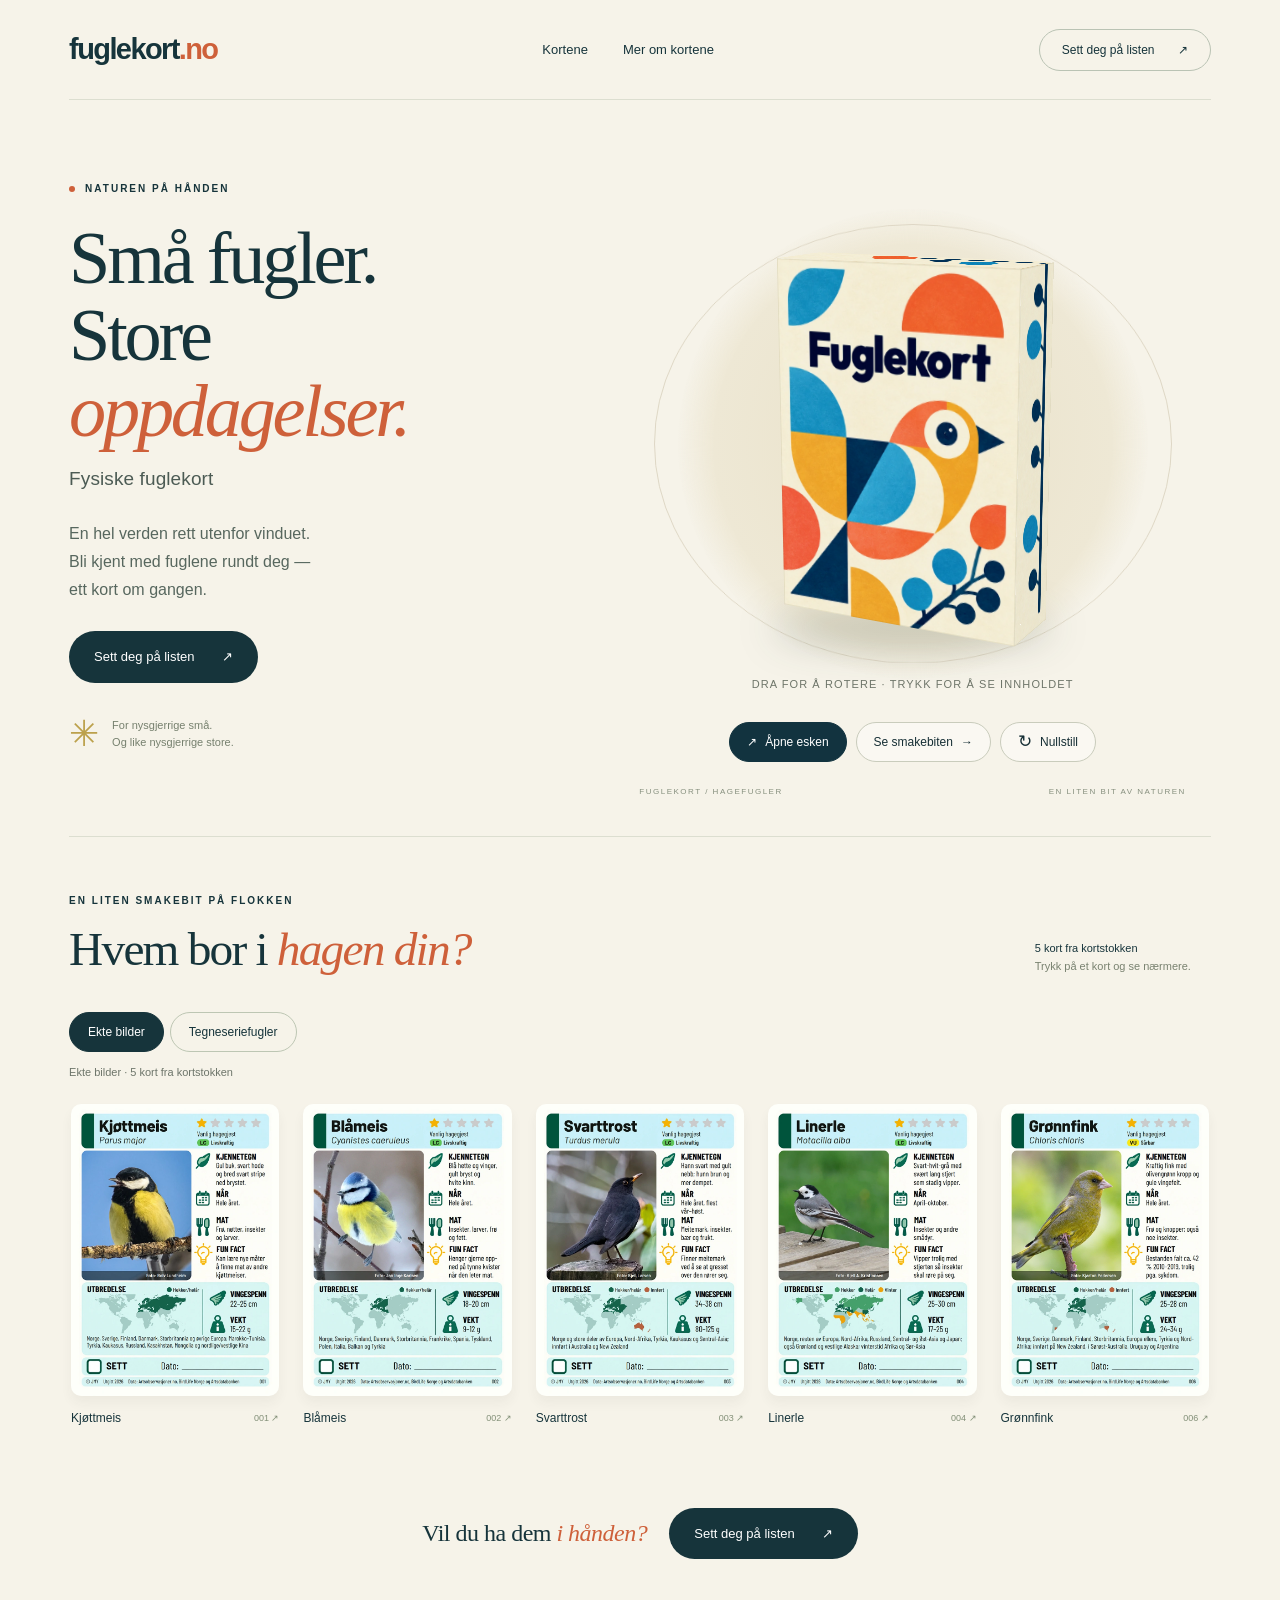
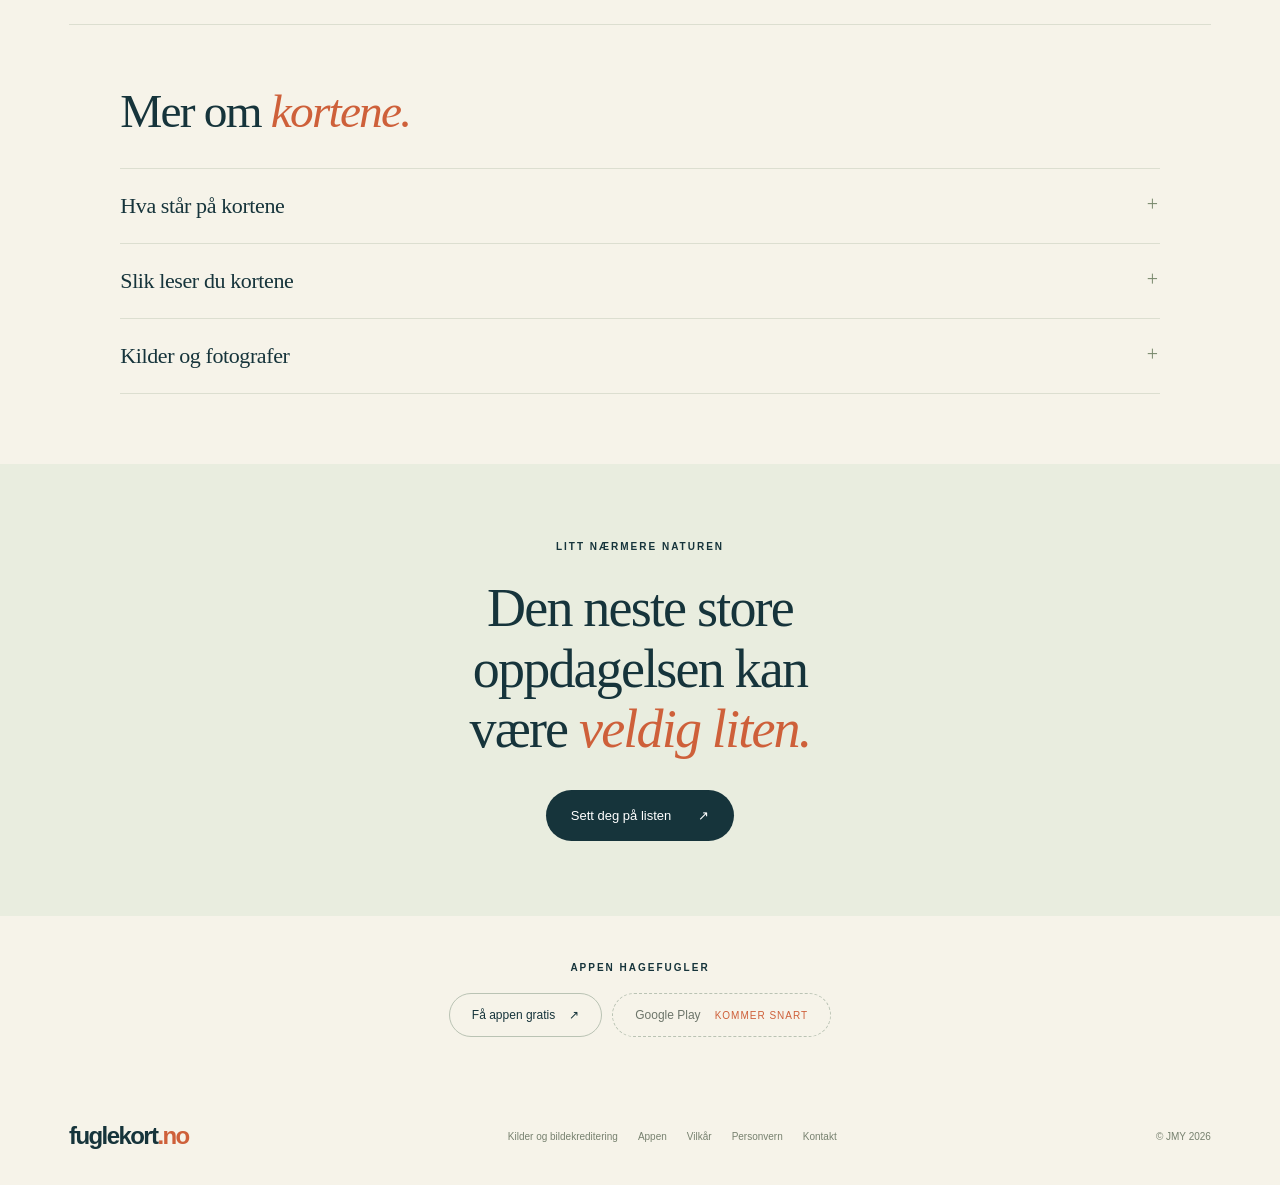
==== index.html @ 7085169b "Forsiden: uten «Ingen betaling nå», med skillelinje og mindre luft - Fjerner «Ingen betaling nå» und" ====
<!doctype html><html lang="nb"><head><meta charset="utf-8"><meta name="viewport" content="width=device-width,initial-scale=1"><meta name="theme-color" content="#f6f3e9"><meta name="description" content="Fuglekort er en kortstokk med fuglene du kan se i og fra hagen. Sett deg på listen for de fysiske kortene. Ingen betaling nå."><title>fuglekort.no — Naturen på hånden</title><link rel="stylesheet" href="style.css?v=11"><script type="module" src="app.js?v=10"></script></head><body>
<header class="header"><a class="wordmark" href="#" aria-label="Fuglekort hjem">fuglekort<span class="brand-dot">.no</span></a><nav aria-label="Hovedmeny"><a href="#kortene">Kortene</a><a href="#mer">Mer om kortene</a></nav><button class="header-order" data-order>Sett deg på listen <span>↗</span></button></header>
<main><section class="hero"><div class="hero-copy"><p class="eyebrow"><span></span> NATUREN PÅ HÅNDEN</p><h1>Små fugler.<br>Store <em>oppdagelser.</em></h1><p class="hero-sub">Fysiske fuglekort</p><p class="intro">En hel verden rett utenfor vinduet. <br>Bli kjent med fuglene rundt deg — <br>ett kort om gangen.</p><div class="hero-actions"><button class="button dark" data-order>Sett deg på listen <span>↗</span></button></div><div class="hero-progress" id="hero-progress" hidden></div><div class="hero-note"><span class="sun" aria-hidden="true">✳</span><p>For nysgjerrige små.<br>Og like nysgjerrige store.</p></div></div><div class="product"><fuglekort-box no-picker></fuglekort-box><div class="product-caption"><span>FUGLEKORT / HAGEFUGLER</span><span>EN LITEN BIT AV NATUREN</span></div></div></section>
<hr class="section-line">
<section class="collection" id="kortene"><div class="section-head"><div><p class="eyebrow">EN LITEN SMAKEBIT PÅ FLOKKEN</p><h2>Hvem bor i <em>hagen din?</em></h2></div><div class="collection-controls"><p>5 kort fra kortstokken<br><span>Trykk på et kort og se nærmere.</span></p><button id="scroll-left" aria-label="Bla til venstre">←</button><button id="scroll-right" aria-label="Bla til høyre">→</button></div></div><div class="edition-picker" role="group" aria-label="Velg kortversjon"><button data-edition="photos" aria-pressed="true">Ekte bilder</button><button data-edition="illustrations" aria-pressed="false">Tegneseriefugler</button></div><p class="edition-note" id="edition-note" aria-live="polite">Ekte bilder · 5 kort fra kortstokken</p><div class="card-rail" id="card-rail" aria-label="Fuglekort"></div><div class="rail-foot"><span>DRA ELLER BLA <span>↔</span></span></div><div class="collection-cta"><p>Vil du ha dem <em>i hånden?</em></p><button class="button dark" data-order>Sett deg på listen <span>↗</span></button></div></section>

<section class="more" id="mer"><div class="more-head"><h2>Mer om <em>kortene.</em></h2></div><div class="more-list"><details id="om"><summary>Hva står på kortene</summary><div class="detail-content"><p>Fuglekort er en kortstokk med fuglene du kan se i og fra hagen, og noen du møter i skogen eller ved vannet. Hvert kort har bilde, kjennetegn og en fun fact, og plass til å krysse av når du har sett fuglen.</p><p>Velg mellom ekte fotografier og tegneseriefugler. Begge versjonene lar deg bli kjent med de samme fuglene.</p><div class="story-list"><div><span>01</span><p><strong>Se etter kjennetegn</strong>Illustrasjoner eller fotografier og enkle beskrivelser hjelper deg å kjenne igjen fuglene.</p></div><div><span>02</span><p><strong>Oppdag noe du ikke visste</strong>Les om maten, vingespennet og de små tingene som gjør hver fugl spesiell.</p></div><div><span>03</span><p><strong>Ta vare på øyeblikket</strong>Kryss av for fuglene du har sett, og skriv ned datoen på kortet.</p></div></div></div></details><details id="slik-leser-du"><summary>Slik leser du kortene</summary><div class="detail-content"><p>Stjerner, farger og kart hjelper deg å bli kjent med hver fugl.</p><div class="guide-columns"><div class="star-guide"><p class="eyebrow">STJERNENE</p><h3>Hvor lett er fuglen<br>å se i hagen?</h3><ul class="star-list"><li><span class="stars" aria-label="1 av 5 stjerner"><span aria-hidden="true">★</span><span class="empty-stars" aria-hidden="true">★★★★</span></span><span>Vanlig hagegjest</span></li><li><span class="stars" aria-label="2 av 5 stjerner"><span aria-hidden="true">★★</span><span class="empty-stars" aria-hidden="true">★★★</span></span><span>Regelmessig hagegjest</span></li><li><span class="stars" aria-label="3 av 5 stjerner"><span aria-hidden="true">★★★</span><span class="empty-stars" aria-hidden="true">★★</span></span><span>Uvanlig hagegjest</span></li><li><span class="stars" aria-label="4 av 5 stjerner"><span aria-hidden="true">★★★★</span><span class="empty-stars" aria-hidden="true">★</span></span><span>Sjelden hagegjest</span></li><li><span class="stars" aria-label="5 av 5 stjerner"><span aria-hidden="true">★★★★★</span><span class="empty-stars" aria-hidden="true"></span></span><span>Svært sjelden hagegjest</span></li></ul><p class="guide-note">Stjernene gjelder hager i boligstrøk. Grunnlaget er Hagefugltellingen 2024–2026 fra fôringsplasser i hele landet og funn i Artsobservasjoner.</p><p class="guide-note star-distinction">Stjernene beskriver hvor vanlig fuglen er å se i hagen. Rødlistemerket beskriver risikoen for at arten dør ut i Norge.</p></div><div class="guide-details"><details open><summary>Rødlista <span>Artens status i Norge</span></summary><div class="detail-content"><p>Merket under stjernene viser kategorien i Norsk rødliste for arter 2021 fra Artsdatabanken, som denne kortutgaven bruker.</p><div class="status-grid"><div><span class="status-chip status-lc">LC</span><span>Livskraftig</span></div><div><span class="status-chip status-nt">NT</span><span>Nær truet</span></div><div><span class="status-chip status-vu">VU</span><span>Sårbar</span></div><div><span class="status-chip status-en">EN</span><span>Sterkt truet</span></div><div><span class="status-chip status-cr">CR</span><span>Kritisk truet</span></div><div><span class="status-chip status-re">RE</span><span>Regionalt utdødd</span></div><div><span class="status-chip status-dd">DD</span><span>Datamangel</span></div><div><span class="status-chip status-na">NA</span><span>Ikke egnet</span></div><div><span class="status-chip status-ne">NE</span><span>Ikke vurdert</span></div></div></div></details><details><summary>Fargen ved navnet <span>Hvilken fuglegruppe?</span></summary><div class="detail-content"><p>Fargestolpen til venstre for navnet viser hvilken orden fuglen tilhører hos Artsdatabanken.</p><ul class="group-legend"><li><span class="group-stripe" style="background:#00573d" aria-hidden="true"></span>Spurvefugler</li><li><span class="group-stripe" style="background:#804a20" aria-hidden="true"></span>Haukefugler</li><li><span class="group-stripe" style="background:#3398b6" aria-hidden="true"></span>Vade-, måke- og alkefugler</li><li><span class="group-stripe" style="background:#808aaa" aria-hidden="true"></span>Duefugler</li><li><span class="group-stripe" style="background:#bb6227" aria-hidden="true"></span>Falkefugler</li><li><span class="group-stripe" style="background:#819c2b" aria-hidden="true"></span>Tranefugler</li><li><span class="group-stripe" style="background:#c21b5b" aria-hidden="true"></span>Gjøkfugler</li><li><span class="group-stripe" style="background:#dfa821" aria-hidden="true"></span>Horn- og hærfugler</li><li><span class="group-stripe" style="background:#b8291c" aria-hidden="true"></span>Spettefugler</li><li><span class="group-stripe" style="background:#674697" aria-hidden="true"></span>Ugler</li><li><span class="group-stripe" style="background:#746c23" aria-hidden="true"></span>Hønsefugler</li><li><span class="group-stripe" style="background:#1c79bb" aria-hidden="true"></span>Andefugler</li><li><span class="group-stripe" style="background:#333438" aria-hidden="true"></span>Nattravn- og seilerfugler</li><li><span class="group-stripe" style="background:#183b62" aria-hidden="true"></span>Lomfugler</li><li><span class="group-stripe" style="background:#0a9da6" aria-hidden="true"></span>Råkefugler</li><li><span class="group-stripe" style="background:#97adb5" aria-hidden="true"></span>Pelikan- og hegrefugler</li></ul></div></details><details><summary>Kartet <span>Hvor i verden lever fuglen?</span></summary><div class="detail-content"><p>Kartet viser en grov utbredelse. Teksten under kartet nevner land og områder.</p><ul class="map-legend"><li><i style="background:#18664f"></i>Hekker eller er der hele året</li><li><i style="background:#48a274"></i>Hekker (bare sommer)</li><li><i style="background:#eaa51c"></i>Er der om vinteren</li><li><i style="background:#ba6840"></i>Innført av mennesker</li></ul></div></details><details><summary>«Sett» <span>Din egen oppdagelsesliste</span></summary><div class="detail-content"><p>Kryss av og skriv datoen når du har sett fuglen selv. Bruk kortene som en liten samling av egne naturopplevelser. Hvor mange finner du?</p></div></details></div></div></div></details><details id="kilder"><summary>Kilder og fotografer</summary><div class="detail-content"><h3 class="more-sub">Kilder til opplysningene</h3><p>Kortutgaven oppgir Hagefugltellingen (BirdLife Norge/Fuglevennen), Artsobservasjoner.no og Artsdatabanken som grunnlag. Fakta, vingespenn og vekt er kontrollert mot Store norske leksikon, BTO, RSPB og andre fagkilder, ifølge informasjonskortet.</p><div class="source-links"><a href="https://www.birdlife.no/" target="_blank" rel="noopener noreferrer">BirdLife Norge ↗</a><a href="https://www.artsobservasjoner.no/" target="_blank" rel="noopener noreferrer">Artsobservasjoner ↗</a><a href="https://www.artsdatabanken.no/" target="_blank" rel="noopener noreferrer">Artsdatabanken ↗</a></div><h3 class="more-sub">Fotografene i fotoversjonen</h3><p>Fotografiene er hentet fra artssidene hos Artsdatabanken og Artsobservasjoner. De er beskåret og skalert for kortene.</p><table class="photo-credits"><caption>Fotokreditering for de fem kortene med ekte bilder</caption><thead><tr><th scope="col">Kort</th><th scope="col">Fotograf</th></tr></thead><tbody><tr><td>001 · Kjøttmeis</td><td>Rolv Lundheim</td></tr><tr><td>002 · Blåmeis</td><td>Jan Inge Karlsen</td></tr><tr><td>003 · Svarttrost</td><td>Kjell Larsen</td></tr><tr><td>004 · Linerle</td><td>Kjell A. Kristiansen</td></tr><tr><td>006 · Grønnfink</td><td>Kjartan Pedersen</td></tr></tbody></table><p>De fem fotografiene er oppført med <a href="https://creativecommons.org/licenses/by/4.0/" target="_blank" rel="noopener noreferrer">CC BY 4.0</a> på bildekrediteringskortet.</p><a class="text-link" href="assets/bildekreditering.webp" target="_blank" rel="noopener noreferrer">Se full bildekreditering og lisenser ↗</a></div></details></div></section>
<section class="order-section"><p class="eyebrow">LITT NÆRMERE NATUREN</p><h2>Den neste store<br>oppdagelsen kan<br>være <em>veldig liten.</em></h2><button class="button dark" data-order>Sett deg på listen <span>↗</span></button></section><section class="app-buttons" aria-labelledby="app-buttons-title"><p class="eyebrow" id="app-buttons-title">APPEN HAGEFUGLER</p><div class="app-buttons-row"><a class="app-btn" id="app-link" href="/app/">Få appen gratis <span>↗</span></a><span class="app-btn soon" aria-disabled="true">Google Play <small>Kommer snart</small></span></div></section></main>
<footer><a class="wordmark" href="#">fuglekort<span class="brand-dot">.no</span></a><span class="footer-links"><a class="footer-sources" href="#kilder">Kilder og bildekreditering</a><a class="footer-sources" href="/app/">Appen</a><a class="footer-sources" href="/vilkar/">Vilkår</a><a class="footer-sources" href="/personvern/">Personvern</a><a class="footer-sources" href="mailto:post.fuglekort@gmail.com">Kontakt</a></span><small>© JMY 2026</small></footer>
<dialog id="viewer" class="viewer" aria-label="Se fuglekort"><button class="close" data-close aria-label="Lukk kortvisning">✕</button><div class="viewer-editions"><div class="edition-picker" role="group" aria-label="Velg kortversjon"><button data-edition="photos" aria-pressed="true">Ekte bilder</button><button data-edition="illustrations" aria-pressed="false">Tegneseriefugler</button></div></div><div class="viewer-layout"><button class="round prev" aria-label="Forrige kort">←</button><div class="viewer-card"><img id="large-card" alt=""><p id="card-counter" aria-live="polite"></p></div><button class="round next" aria-label="Neste kort">→</button></div><p class="viewer-tip">En smakebit: de fem første kortene. Bruk pilene for å bla.</p></dialog>
<dialog id="app-guide" class="order-dialog app-guide" aria-labelledby="app-guide-title" data-os="ios"><button class="close" data-close aria-label="Lukk">✕</button><p class="eyebrow">APPEN HAGEFUGLER</p><h2 id="app-guide-title">Hagefugler på<br><em>hjemskjermen.</em></h2><p class="guide-intro">Slik får du appen som et eget ikon på telefonen.</p><ol class="guide-steps" data-for="ios"><li><span class="step-n">1</span><p>Trykk <b>Åpne appen</b> nederst. Appen åpnes i Safari.</p></li><li><span class="step-n">2</span><p>Trykk <span class="ui-icon" role="img" aria-label="tre prikker"><svg viewBox="0 0 24 24" fill="currentColor"><circle cx="5" cy="12" r="1.9"/><circle cx="12" cy="12" r="1.9"/><circle cx="19" cy="12" r="1.9"/></svg></span> ved adressefeltet, og så <span class="ui-icon" role="img" aria-label="Del"><svg viewBox="0 0 24 24" fill="none" stroke="currentColor" stroke-width="1.8" stroke-linecap="round" stroke-linejoin="round"><path d="M12 14.5V3.5M8 7.5l4-4 4 4"/><path d="M8 10.5H6.5v10h11v-10H16"/></svg></span> <b>Del</b>. Ser du <span class="ui-icon" role="img" aria-label="Del"><svg viewBox="0 0 24 24" fill="none" stroke="currentColor" stroke-width="1.8" stroke-linecap="round" stroke-linejoin="round"><path d="M12 14.5V3.5M8 7.5l4-4 4 4"/><path d="M8 10.5H6.5v10h11v-10H16"/></svg></span> nederst på skjermen, trykker du rett på den.</p></li><li><span class="step-n">3</span><p>Bla ned og trykk <span class="ui-icon" role="img" aria-label="pluss"><svg viewBox="0 0 24 24" fill="none" stroke="currentColor" stroke-width="1.8" stroke-linecap="round"><rect x="4" y="4" width="16" height="16" rx="4.5"/><path d="M12 8.5v7M8.5 12h7"/></svg></span> <b>Legg til på Hjem-skjerm</b>, og så <b>Legg til</b>.</p></li></ol><ol class="guide-steps" data-for="android"><li><span class="step-n">1</span><p>Trykk <b>Åpne appen</b> nederst. Appen åpnes i Chrome.</p></li><li><span class="step-n">2</span><p>Trykk <span class="ui-icon" role="img" aria-label="tre prikker"><svg viewBox="0 0 24 24" fill="currentColor"><circle cx="12" cy="5" r="1.9"/><circle cx="12" cy="12" r="1.9"/><circle cx="12" cy="19" r="1.9"/></svg></span> øverst til høyre.</p></li><li><span class="step-n">3</span><p>Trykk <b>Installer app</b> eller <b>Legg til på startskjermen</b>, og bekreft.</p></li></ol><a class="button dark wide" href="/app/">Åpne appen <span>↗</span></a></dialog><dialog id="order" class="order-dialog" aria-labelledby="order-title"><button class="close" data-close aria-label="Lukk bestilling">✕</button><p class="eyebrow">DIN KORTESKE</p><h2 id="order-title">En liten verden.<br><em>Til å holde i hånden.</em></h2>
<div id="order-start"><div class="order-product"><img src="assets/box-front.webp" alt="Fuglekort-esken"><div><h3>Fuglekort</h3><p>Fysiske fuglekort i illustrert eske.</p><p class="price"><strong>199 kr</strong> per kortstokk + frakt</p></div></div>
<div class="versions" role="group" aria-label="Antall kortstokker av hver versjon"><p class="field-label">Velg antall av hver versjon</p><div class="version-row" data-version="photos"><div class="version-head"><strong>Ekte bilder</strong><div class="quantity"><button type="button" data-step="-1" aria-label="Én kortstokk færre med ekte bilder">−</button><output aria-live="polite">0</output><button type="button" data-step="1" aria-label="Én kortstokk til med ekte bilder">+</button></div></div><div class="version-progress" hidden><div class="progress-bar" role="progressbar" aria-label="Bestilt med ekte bilder" aria-valuemin="0" aria-valuemax="100" aria-valuenow="0"><span></span></div><small></small></div></div><div class="version-row" data-version="illustrations"><div class="version-head"><strong>Tegneseriefugler</strong><div class="quantity"><button type="button" data-step="-1" aria-label="Én kortstokk færre med tegneseriefugler">−</button><output aria-live="polite">0</output><button type="button" data-step="1" aria-label="Én kortstokk til med tegneseriefugler">+</button></div></div><div class="version-progress" hidden><div class="progress-bar" role="progressbar" aria-label="Bestilt med tegneseriefugler" aria-valuemin="0" aria-valuemax="100" aria-valuenow="0"><span></span></div><small></small></div></div></div>
<div class="order-status"><span class="status-dot"></span><div><strong>Sett deg på listen. Ingen betaling nå.</strong><p>Hver versjon har sitt eget mål. Når en versjon har 100 bestilte kortstokker, vurderer vi å trykke den. Blir det trykk, får du en betalingsforespørsel i Vipps for det som trykkes. Du er ikke bundet før du har betalt. 100 bestillinger er ingen garanti for at kortene blir trykket.</p></div></div>
<form id="order-form" class="order-form" novalidate onsubmit="return false">
<label class="field"><span class="field-label">Navn</span><input name="navn" autocomplete="name" maxlength="100" required></label>
<label class="field"><span class="field-label">E-post</span><input name="epost" type="email" autocomplete="email" maxlength="254" required></label>
<label class="field"><span class="field-label">Mobilnummer</span><input name="mobil" type="tel" inputmode="tel" autocomplete="tel-national" placeholder="8 siffer" maxlength="16" required><span class="field-note">Til betalingsforespørselen i Vipps.</span></label>
<fieldset class="delivery"><legend class="field-label">Levering</legend><div class="delivery-options"><label><input type="radio" name="levering" value="post" checked><span>Send i posten · 69 kr</span></label><label><input type="radio" name="levering" value="hent"><span>Hent selv i Oslo · gratis</span></label></div><p class="field-note">Frakten er 69 kr per bestilling, uansett antall. Henting avtaler vi på e-post.</p></fieldset>
<div class="address-fields" id="address-fields"><label class="field"><span class="field-label">Adresse</span><input name="adresse" autocomplete="street-address" maxlength="200"></label><div class="field-row"><label class="field"><span class="field-label">Postnummer</span><input name="postnummer" inputmode="numeric" autocomplete="postal-code" maxlength="4"></label><label class="field"><span class="field-label">Poststed</span><input name="poststed" autocomplete="address-level2" maxlength="60"></label></div></div>
<div class="hp" aria-hidden="true"><label>La dette feltet stå tomt<input name="nettside" tabindex="-1" autocomplete="off"></label></div>
<div class="order-total" aria-live="polite"><div><p class="field-label">Totalt</p><span id="total-detail">1 kortstokk 199 kr + frakt 69 kr</span></div><strong id="total-sum">268 kr</strong></div>
<label class="consent"><input type="checkbox" name="samtykke" required><span>Jeg godtar <a href="/vilkar/" target="_blank">vilkårene</a> og <a href="/personvern/#bestillingslisten" target="_blank">personvernerklæringen</a>, og at jeg får en betalingsforespørsel i Vipps på mobilnummeret hvis kortene blir trykket.</span></label>
<p class="form-error" id="form-error" role="alert" hidden></p>
<button class="button dark wide" type="submit" id="order-submit">Sett meg på listen <span>→</span></button>
</form><p class="demo-note">Vil du melde deg av, skriv til <a href="mailto:post.fuglekort@gmail.com">post.fuglekort@gmail.com</a>.</p></div>
<div class="order-done" id="order-done" tabindex="-1" hidden><span class="done-mark" aria-hidden="true">✓</span><h3>Du står på listen</h3><p id="done-summary"></p><p>Du får en bekreftelse på e-post nå. Vi gir også beskjed når vi vet om kortene blir trykket. Du betaler ingenting før du får en forespørsel i Vipps.</p><button class="button dark wide" type="button" id="back-explore">Utforsk kortene <span>→</span></button><button class="text-button" type="button" id="order-again">Meld på én til</button></div></dialog>
</body></html>
---- style.css ----
:root{--paper:#f6f3e9;--ink:#16343b;--muted:#6d756a;--orange:#ce603a;--line:#dcded0}*{box-sizing:border-box}html{scroll-behavior:smooth;scroll-padding-top:35px}body{margin:0;background:var(--paper);color:var(--ink);font-family:Arial,Helvetica,sans-serif;-webkit-font-smoothing:antialiased}button,a{-webkit-tap-highlight-color:transparent}button{font:inherit;cursor:pointer}a{color:inherit;text-decoration:none}button:focus-visible,a:focus-visible{outline:3px solid var(--orange);outline-offset:5px}button:disabled{opacity:.4;cursor:default}.header{height:100px;border-bottom:1px solid var(--line);margin:0 5.4%;display:flex;align-items:center;justify-content:space-between}.wordmark{font-size:29px;letter-spacing:-1.6px;font-weight:800;display:flex;align-items:center}.brand-dot{color:var(--orange)}nav{display:flex;gap:35px;font-size:13px}nav a:hover{color:var(--orange)}.header-order{background:transparent;border:1px solid #bac3b4;border-radius:30px;padding:13px 22px;color:var(--ink);font-size:12px}.header-order span{padding-left:20px}.hero{max-width:1500px;margin:auto;display:grid;grid-template-columns:46% 54%;padding:40px 5.4% 54px;align-items:center;min-height:680px}.eyebrow{font-size:10px;letter-spacing:2px;font-weight:600;margin:0 0 24px;line-height:1.5}.hero-copy>.eyebrow{display:flex;align-items:center;gap:10px}.eyebrow>span{width:6px;height:6px;border-radius:50%;background:var(--orange)}h1,h2{font-family:Georgia,'Times New Roman',serif;font-weight:400;margin:0;letter-spacing:-3.2px}h1{font-size:clamp(55px,5.8vw,88px);line-height:1.03}h1 em{display:block}em{font-weight:400;color:var(--orange)}.intro{font-size:16px;color:#57675e;line-height:1.75;margin:28px 0 27px}.hero-actions{display:flex;gap:22px;align-items:center}.button{border:0;border-radius:32px;padding:18px 25px;display:inline-flex;align-items:center;justify-content:space-between;gap:27px;font-size:13px;line-height:1.2}.dark{background:var(--ink);color:#fff}.dark:hover{background:#2e5459}.text-link{font-size:12px;border-bottom:1px solid #a9b2a7;padding-bottom:5px;white-space:nowrap}.text-link span{padding-left:8px}.hero-note{display:flex;align-items:center;gap:13px;margin-top:30px}.hero-note p{font-size:11px;line-height:1.5;color:#76806e;margin:0}.sun{font-size:36px;color:#bca14c;font-weight:normal}.product{position:relative;padding-left:20px;min-width:0}.product-caption{display:flex;justify-content:space-between;margin:25px 25px 0;color:#87907f;font-size:8px;letter-spacing:1.5px}.collection{padding:84px 5.4% 65px;max-width:1600px;margin:auto}.section-head{display:flex;justify-content:space-between;align-items:end;margin-bottom:36px}.section-head .eyebrow{margin-bottom:15px}h2{font-size:clamp(36px,3.7vw,54px);line-height:1.12;letter-spacing:-1.8px}.collection-controls{display:flex;align-items:center;gap:10px}.collection-controls p{font-size:11px;line-height:1.7;margin:0 20px 0 0}.collection-controls p span{color:#798270}.collection-controls button,.round{width:39px;height:39px;border:1px solid #c4ccb8;color:var(--ink);background:transparent;border-radius:50%;font-size:18px}.collection-controls button:hover{background:#e6e8d9}.card-rail{display:flex;gap:28px;overflow-x:auto;scroll-snap-type:x mandatory;padding:10px 2px 24px;scrollbar-width:thin;scrollbar-color:#c9ccb9 transparent}.card-tile{flex:0 0 210px;border:0;background:transparent;padding:0;text-align:left;color:var(--ink);scroll-snap-align:start}.card-tile img{width:100%;height:auto;display:block;border-radius:10px;box-shadow:0 7px 12px #3944330d;transition:transform .3s}.card-tile:hover img{transform:translateY(-6px) rotate(-1deg)}.card-label{display:flex;justify-content:space-between;align-items:center;margin-top:15px;font-size:12px}.card-label small{color:#839078;font-size:9px}.rail-foot{display:flex;justify-content:flex-end;font-size:8px;color:#7e8876;letter-spacing:1.5px;margin-top:21px}.rail-foot>span:last-child>span{font-size:16px;margin-left:12px}.story{margin:25px 5.4% 0;border-top:1px solid var(--line);padding:78px 4% 85px;display:grid;grid-template-columns:1fr 1fr;gap:12%;align-items:center}.story-art{background:#e6e8d8;min-height:515px;display:flex;flex-direction:column;align-items:center;justify-content:center;overflow:hidden}.story-art img{width:56%;max-width:260px;transform:rotate(-9deg);box-shadow:12px 22px 35px #2d443123}.story-art span{font-family:Georgia,serif;font-style:italic;font-size:20px;margin-top:40px;color:#6e775e}.story-copy>p:not(.eyebrow){max-width:420px;line-height:1.8;font-size:13px;color:#6b796a;margin-top:24px}.story-list{margin-top:28px}.story-list>div{display:flex;gap:19px;border-top:1px solid var(--line);padding:16px 0}.story-list>div>span{font-size:10px;color:var(--orange);padding-top:4px}.story-list p{margin:0;color:#77816f;font-size:11px;line-height:1.6;max-width:330px}.story-list strong{display:block;color:var(--ink);font-size:12px;margin-bottom:4px;font-weight:500}.order-section{text-align:center;background:#e9eddf;padding:75px 20px}.order-section .button{margin-top:30px}.order-section h2{font-size:54px}.launch-note{font-size:11px;color:#7b856f;margin-top:22px}footer{padding:35px 5.4%;display:flex;align-items:center;justify-content:space-between}footer .wordmark{font-size:24px}footer>span,footer small{font-size:10px;color:#77816f}dialog{border:0;padding:0;color:var(--ink)}dialog::backdrop{background:#152c30ba;backdrop-filter:blur(8px)}.close{position:absolute;top:20px;right:20px;border:1px solid #c7cebf;width:38px;height:38px;border-radius:50%;background:#f6f3e9;color:var(--ink);z-index:3}.viewer{background:transparent;overflow:visible;max-width:100vw;width:850px;height:min(92dvh,920px);max-height:94dvh}.viewer .close{right:16px;top:10px;background:#fff}.viewer-layout{height:calc(100% - 40px);display:flex;align-items:center;justify-content:center;gap:35px}.viewer-card{height:100%;min-width:0;display:flex;flex-direction:column;align-items:center;padding-top:15px}.viewer-card img{height:calc(100% - 38px);max-width:100%;object-fit:contain;border-radius:15px}.viewer-card p{color:#f3f0e5;font-size:11px;letter-spacing:1px;margin:14px 0 0}.viewer .round{flex-shrink:0;background:#f6f3e9;border:0;width:42px;height:42px}.viewer-tip{text-align:center;font-size:11px;color:#d8dece}.order-dialog{width:510px;max-width:calc(100vw - 30px);background:var(--paper);padding:43px 35px;border-radius:5px;max-height:92dvh;overflow:auto}.order-dialog h2{font-size:37px}.order-product{display:flex;gap:25px;align-items:center;padding:28px 0}.order-product>img{width:88px;transform:rotate(-5deg);box-shadow:4px 7px 10px #1c32331c}.order-product h3{margin:0 0 8px;font-size:17px}.order-product p{font-size:12px;color:#74806c;line-height:1.5;margin:0 0 16px}.quantity{display:inline-flex;align-items:center;border:1px solid #cbd0c1;border-radius:20px;overflow:hidden}.quantity button{border:0;background:transparent;width:33px;height:30px;color:var(--ink)}.quantity output{width:35px;text-align:center;font-size:12px}.order-status{display:flex;gap:10px;background:#e9ecdf;padding:18px;margin:12px 0 24px}.status-dot{background:#c37246;width:6px;height:6px;border-radius:50%;flex-shrink:0;margin-top:4px}.order-status strong{font-size:12px}.order-status p{font-size:11px;line-height:1.7;color:#6c7766;margin:7px 0 0}.wide{width:100%}.demo-note{text-align:center;font-size:10px;line-height:1.6;color:#818877;margin:16px 0 0}body.modal-open{overflow:hidden}
@media(min-width:1600px){.header,footer{max-width:1500px;margin:auto}.hero{padding-inline:50px}}@media(max-width:1100px){.hero-actions{gap:13px;flex-wrap:wrap}.hero{grid-template-columns:44% 56%;padding-inline:4%;gap:0}.product{padding-left:0}h1{font-size:61px}.story{gap:7%;padding-inline:0}.story-art{min-height:460px}.collection-controls p{display:none}}
@media(max-width:760px){.header{height:77px;margin-inline:6%}.wordmark{font-size:25px}nav{display:none}.header-order{font-size:11px;padding:10px 14px}.header-order span{padding-left:12px}.hero{display:flex;flex-direction:column;padding:40px 6% 32px;min-height:0}.hero-copy{width:100%}h1{font-size:clamp(52px,10vw,70px);letter-spacing:-2px}h1 em{display:inline}.intro{font-size:14px;margin:19px 0 23px}.intro br{display:none}.hero-copy .eyebrow{font-size:9px;margin-bottom:19px}.hero-actions{gap:20px}.button{font-size:12px;padding:16px 22px}.hero-note{display:none}.product{width:calc(100% + 30px);margin-top:15px}.product-caption{font-size:7px;letter-spacing:1px;margin:22px 18px 0}.collection{padding:50px 6% 35px}.section-head{align-items:end;gap:12px;margin-bottom:24px}.section-head .eyebrow{font-size:8px;letter-spacing:1.5px}h2{font-size:35px}.collection-controls{gap:5px}.collection-controls button{width:31px;height:31px}.card-rail{gap:18px}.card-tile{flex-basis:185px}.rail-foot{font-size:7px;line-height:1.6}.rail-foot>span:last-child{display:none}.story{margin:0 6%;padding:42px 0;grid-template-columns:1fr;gap:40px}.story-art{min-height:370px}.story-art img{width:185px}.story-art span{font-size:19px;margin-top:30px}.story-copy h2{font-size:42px}.story-list p{max-width:none}.order-section{padding:50px 20px}.order-section h2{font-size:37px}footer{padding:30px 6%}footer>span{display:none}.viewer-layout{gap:8px}.viewer .round{width:30px;height:30px}.viewer-card{padding-top:45px}.viewer-card img{border-radius:9px}.viewer{width:100vw;height:min(90dvh,760px)}.viewer .close{top:2px;right:10px}.order-dialog{padding:35px 24px}.order-dialog h2{font-size:31px}}
@media(prefers-reduced-motion:reduce){html{scroll-behavior:auto}*{transition:none!important}}
/* Five-card sample and companion app. */
@media(min-width:761px){.card-rail{display:grid;grid-template-columns:repeat(5,minmax(0,1fr));gap:24px;overflow:visible}.card-tile{min-width:0}.collection-controls button{display:none}.rail-foot>span:last-child{display:none}}
.app-section{margin:0 5.4% 65px;border-top:1px solid var(--line);padding:45px 4% 0;display:flex;align-items:center;gap:30px}.app-mark{font-family:Georgia,serif;font-size:55px;background:#e6e8d8;color:var(--orange);width:88px;height:100px;border-radius:20px;display:flex;align-items:center;justify-content:center;flex-shrink:0;transform:rotate(-7deg)}.app-copy{flex:1}.app-copy .eyebrow{font-size:8px;margin-bottom:12px}.app-copy h2{font-size:34px}.app-copy>p:last-child{font-size:12px;line-height:1.7;color:var(--muted);max-width:400px;margin:15px 0 0}.play-link{display:flex;align-items:center;gap:13px;background:#12333f;color:#fff;padding:15px 18px;border-radius:11px;flex-shrink:0}.play-link:hover{background:#244b56}.play-link small{display:block;font-size:9px;line-height:1.6;color:#dce5de}.play-link strong{display:block;font-size:22px;letter-spacing:-.4px;font-weight:500}.external-arrow{align-self:start;font-size:14px;margin-left:6px}
@media(max-width:760px){.app-section{margin:0 6% 42px;padding:35px 0 0;flex-wrap:wrap;gap:21px}.app-mark{width:60px;height:75px;font-size:40px;border-radius:14px}.app-copy{flex-basis:calc(100% - 90px)}.app-copy h2{font-size:29px}.play-link{margin-left:81px}.app-copy>p:last-child{font-size:11px}}
.reading-guide{margin:0 5.4%;border-top:1px solid var(--line);padding:66px 4% 60px}.guide-heading{margin-bottom:35px}.guide-heading .eyebrow{margin-bottom:15px}.guide-heading>p:last-child{color:var(--muted);font-size:13px;line-height:1.7}.guide-columns{display:grid;grid-template-columns:.9fr 1.1fr;gap:65px}.star-guide{background:#e9eddf;padding:31px 32px;align-self:start}.star-guide .eyebrow{margin-bottom:12px;color:#748267}.star-guide h3{font-family:Georgia,serif;font-weight:400;font-size:28px;line-height:1.2;letter-spacing:-.5px;margin:0 0 24px}.star-list{padding:0;list-style:none;margin:0}.star-list li{display:flex;gap:17px;align-items:center;padding:9px 0;font-size:12px}.stars{white-space:nowrap;color:#c99226;font-size:19px;letter-spacing:1.5px;flex-shrink:0}.empty-stars{color:#c9cebc}.guide-note{font-size:10px;line-height:1.8;color:#6c7964;margin:24px 0 0}.star-distinction{border-top:1px solid #cfd6c2;padding-top:18px}.guide-details details,.credit-details details{border-top:1px solid var(--line)}.guide-details details:last-child,.credit-details details:last-child{border-bottom:1px solid var(--line)}summary{list-style:none;cursor:pointer;position:relative;padding:22px 25px 22px 0;font-size:15px;font-weight:500}summary::-webkit-details-marker{display:none}summary:after{content:'+';position:absolute;right:2px;top:21px;font-size:20px;font-weight:400;color:#79896d}details[open]>summary:after{content:'−'}summary span{display:block;font-size:10px;color:#78836e;margin-top:6px;font-weight:400}summary:focus-visible{outline:3px solid var(--orange);outline-offset:3px}.detail-content{padding:0 0 24px}.detail-content>p{font-size:12px;color:#697763;line-height:1.8;margin:0 0 18px}.status-grid{display:grid;grid-template-columns:repeat(3,minmax(0,1fr));gap:13px 7px}.status-grid>div{display:flex;gap:6px;align-items:center;font-size:10px}.status-chip{min-width:29px;padding:4px 5px;border-radius:14px;display:inline-block;text-align:center;font-weight:700;font-size:10px;color:#17372c;background:#e2e4d9}.status-lc{background:#93c792}.status-nt{background:#dae488}.status-vu{background:#f2d976}.status-en{background:#efb187}.status-cr{background:#c64635;color:white}.status-re{background:#54465e;color:white}.status-na,.status-ne{background:white;border:1px solid #c7cdbf}.map-legend,.group-legend{padding:0;margin:0;list-style:none;display:grid;grid-template-columns:1fr 1fr;gap:12px 15px}.map-legend li,.group-legend li{display:flex;align-items:center;gap:9px;font-size:11px;line-height:1.5}.map-legend i{width:11px;height:11px;border-radius:50%;flex-shrink:0}.group-stripe{width:7px;height:23px;border-radius:3px;flex-shrink:0}.credits-section{margin:0 5.4%;border-top:1px solid var(--line);padding:60px 4% 65px;display:grid;grid-template-columns:.9fr 1.1fr;gap:65px}.credits-section h2{font-size:38px}.credits-section>div>p:not(.eyebrow){font-size:13px;color:var(--muted);line-height:1.8;max-width:350px}.source-links{display:flex;gap:15px;flex-wrap:wrap;font-size:11px}.source-links a,.detail-content>p>a{text-decoration:underline;text-underline-offset:3px}.photo-credits{width:100%;border-collapse:collapse;text-align:left;font-size:11px;margin:5px 0 19px}.photo-credits caption{position:absolute;width:1px;height:1px;overflow:hidden;clip-path:inset(50%)}.photo-credits th{font-size:9px;letter-spacing:.6px;color:#748269;font-weight:500;text-transform:uppercase}.photo-credits th,.photo-credits td{padding:10px 2px;border-bottom:1px solid var(--line)}.footer-sources{font-size:10px;color:#77816f}
@media(max-width:1000px){.guide-columns,.credits-section{gap:32px}.reading-guide,.credits-section{padding-inline:0}.star-guide{padding:25px 22px}.star-list li{gap:12px}.stars{font-size:17px;letter-spacing:.5px}.status-grid{grid-template-columns:1fr 1fr}}
@media(max-width:760px){.reading-guide{margin:0 6%;padding:42px 0}.guide-heading{margin-bottom:25px}.guide-columns,.credits-section{grid-template-columns:1fr;gap:30px}.star-guide{padding:26px}.star-list li{font-size:12px;gap:20px}.stars{font-size:19px;letter-spacing:1px}.guide-note{font-size:11px}.status-grid{grid-template-columns:repeat(3,minmax(0,1fr));gap:12px 4px}.status-grid>div{font-size:9px;gap:4px}.status-chip{font-size:9px;min-width:25px}.group-legend{gap:10px}.credits-section{margin:0 6%;padding:40px 0;gap:15px}.credits-section h2{font-size:34px}.footer-sources{font-size:9px;max-width:105px;text-align:center;line-height:1.6}}
@media(max-width:365px){.status-grid{grid-template-columns:1fr 1fr}.group-legend{grid-template-columns:1fr}}
.domain-title{font-size:clamp(44px,5.1vw,76px);letter-spacing:-3px;white-space:nowrap}.domain-title span{color:var(--orange)}.hero-tagline{font:italic 25px/1.3 Georgia,serif;color:#68785f;margin:22px 0 0}.edition-picker{display:flex;gap:6px;flex-wrap:wrap;align-items:center}.edition-picker button{font-size:12px;color:var(--ink);padding:12px 18px;background:transparent;border:1px solid #bdc6b3;border-radius:26px;transition:background .2s,color .2s}.edition-picker button[aria-pressed="true"]{background:var(--ink);border-color:var(--ink);color:#fff}.edition-picker button:hover{box-shadow:0 0 0 1px #76866c}.edition-note{font-size:11px;color:var(--muted);margin:14px 0 16px}.viewer-editions{display:flex;justify-content:center;height:48px;padding-right:42px}.viewer-editions .edition-picker{justify-content:center;gap:5px}.viewer-editions button{background:#f6f3e9;font-size:11px;padding:10px 14px}.viewer .viewer-layout{height:calc(100% - 90px)}.viewer .close{top:0}.viewer .viewer-card{padding-top:10px}.viewer-tip{line-height:1.5}#order-edition{color:var(--ink);font-size:11px;font-weight:600}.order-dialog>.edition-picker{margin:0 0 22px}.order-dialog>.edition-picker button{font-size:11px;padding:10px 12px}
@media(max-width:1100px) and (min-width:761px){.domain-title{font-size:clamp(38px,4.9vw,54px);letter-spacing:-2px}.hero-tagline{font-size:21px}}
@media(max-width:760px){.domain-title{font-size:clamp(40px,9vw,66px);letter-spacing:-2px}.hero-tagline{font-size:22px;margin-top:14px}.collection .edition-picker button{font-size:11px;padding:11px 13px}.viewer-editions{height:46px;padding-right:42px}.viewer-editions button{font-size:9px;padding:9px 10px}.viewer-card p{font-size:9px;line-height:1.5;text-align:center}.header .wordmark{font-size:24px}footer .wordmark{font-size:21px}}
.footer-links{display:flex;flex-wrap:wrap;gap:8px 20px}.footer-links a:hover{color:var(--orange)}
@media(max-width:760px){footer{flex-wrap:wrap;gap:14px 20px;padding:30px 6%}.footer-links{order:3;width:100%;gap:10px 18px}}
/* Bestillingslisten i bestillingsdialogen, i samme stil som knappene og versjonsvalget */
[hidden]{display:none!important}.order-product .price{color:var(--ink);font-size:12px;margin:0 0 10px}.order-product .price strong{font-size:17px;font-weight:600}.versions{margin:0 0 4px}.versions>.field-label{margin-bottom:6px}.version-row{border-bottom:1px solid var(--line);padding:14px 0}.version-row:first-of-type{border-top:1px solid var(--line)}.version-head{display:flex;justify-content:space-between;align-items:center;gap:12px}.version-head strong{font-size:14px;font-weight:600}.version-progress{display:grid;grid-template-columns:minmax(0,1fr) auto;align-items:center;gap:12px;margin-top:11px}.version-progress small{font-size:10px;color:var(--muted);white-space:nowrap}.progress-bar{height:6px;border-radius:3px;background:#dde2cf;overflow:hidden}.progress-bar span{display:block;height:100%;width:0;background:var(--orange);border-radius:3px;transition:width .6s}
.order-form{display:grid;gap:20px;margin-top:4px}.field{display:grid;gap:9px;min-width:0}.field-label{font-size:10px;letter-spacing:2px;font-weight:600;text-transform:uppercase;line-height:1.5;margin:0;padding:0}.field input{font:16px/1.3 Arial,Helvetica,sans-serif;color:var(--ink);background:transparent;border:1px solid #bdc6b3;border-radius:26px;padding:13px 20px;width:100%;min-width:0;transition:border-color .2s,box-shadow .2s}.field input::placeholder{color:#9aa292}.field input:hover{box-shadow:0 0 0 1px #76866c}.field input:focus{outline:0;border-color:var(--ink);box-shadow:0 0 0 1px var(--ink)}.field input[aria-invalid="true"]{border-color:var(--orange);box-shadow:0 0 0 1px var(--orange)}.field-note{font-size:11px;line-height:1.6;color:var(--muted);margin:0}.field-row{display:grid;grid-template-columns:minmax(0,2fr) minmax(0,3fr);gap:10px}.address-fields{display:grid;gap:20px}
.delivery{border:0;padding:0;margin:0;min-width:0;display:grid;gap:10px}.delivery legend{margin-bottom:9px}.delivery-options{display:flex;flex-wrap:wrap;gap:6px}.delivery-options label{position:relative;cursor:pointer}.delivery-options input{position:absolute;inset:0;width:100%;height:100%;margin:0;opacity:0;cursor:pointer}.delivery-options span{display:inline-block;font-size:12px;color:var(--ink);padding:12px 18px;border:1px solid #bdc6b3;border-radius:26px;transition:background .2s,color .2s}.delivery-options label:hover span{box-shadow:0 0 0 1px #76866c}.delivery-options input:checked+span{background:var(--ink);border-color:var(--ink);color:#fff}.delivery-options input:focus-visible+span{outline:3px solid var(--orange);outline-offset:3px}
.order-total{display:flex;justify-content:space-between;align-items:flex-end;gap:12px;border-block:1px solid var(--line);padding:18px 0}.order-total .field-label{margin-bottom:5px}.order-total span{font-size:11px;line-height:1.5;color:var(--muted)}.order-total strong{font-family:Georgia,'Times New Roman',serif;font-weight:400;font-size:34px;letter-spacing:-1px;line-height:1;white-space:nowrap}
.consent{display:flex;gap:12px;align-items:flex-start;font-size:11px;line-height:1.7;color:#6c7766;cursor:pointer}.consent input{accent-color:var(--ink);width:18px;height:18px;margin:1px 0 0;flex-shrink:0}.consent input:focus-visible{outline:3px solid var(--orange);outline-offset:2px}.consent a,.demo-note a{text-decoration:underline;text-underline-offset:2px}.form-error{border-left:3px solid var(--orange);background:#f1e4d9;color:#83361a;font-size:12px;line-height:1.6;padding:12px 14px;margin:0}.hp{position:absolute;left:-9999px;width:1px;height:1px;overflow:hidden}
.order-done{text-align:center;padding:30px 0 4px;outline:0}.done-mark{display:inline-flex;width:54px;height:54px;border-radius:50%;background:var(--ink);color:#fff;font-size:24px;align-items:center;justify-content:center;margin-bottom:18px}.order-done h3{font-family:Georgia,'Times New Roman',serif;font-weight:400;font-size:29px;letter-spacing:-.6px;margin:0 0 12px}.order-done p{font-size:12px;line-height:1.75;color:#5f6d62;margin:0 0 12px}.order-done .button{margin-top:12px}.text-button{background:none;border:0;padding:8px;font-size:12px;color:var(--ink);text-decoration:underline;text-underline-offset:3px;margin-top:14px}
@media(max-width:760px){.delivery-options span{font-size:11px;padding:11px 14px}.order-total strong{font-size:30px}}
/* Forsiden med fokus på bestillingslisten */
.hero-actions .text-link{background:none;border:0;border-bottom:1px solid #a9b2a7;border-radius:0;padding:0 0 5px;color:var(--ink);font:inherit;font-size:12px;cursor:pointer}.hero-price{font-size:12px;color:var(--muted);margin:16px 0 0}.hero-progress{display:grid;gap:10px;margin-top:22px;max-width:400px}.hero-count{display:grid;grid-template-columns:118px minmax(0,1fr) auto;gap:12px;align-items:center;font-size:11px}.hero-count>strong{font-weight:600}.hero-count small{font-size:10px;color:var(--muted);white-space:nowrap}
.collection-cta{display:flex;align-items:center;justify-content:center;gap:12px 22px;flex-wrap:wrap;margin-top:38px}.collection-cta p{font:400 24px/1.2 Georgia,'Times New Roman',serif;letter-spacing:-.5px;margin:0}
.more{margin:0 5.4%;border-top:1px solid var(--line);padding:60px 4% 70px}.more-head{margin-bottom:30px}.more-head .eyebrow{margin-bottom:15px}.more-head>p:not(.eyebrow){font-size:13px;color:var(--muted);margin:14px 0 0}.more-list>details{border-top:1px solid var(--line)}.more-list>details:last-child{border-bottom:1px solid var(--line)}.more-list>details>summary{font-family:Georgia,'Times New Roman',serif;font-weight:400;font-size:22px;letter-spacing:-.4px;padding:24px 30px 24px 0}.more-list>details>summary span{font-family:Arial,Helvetica,sans-serif;letter-spacing:0;font-size:11px}.more-list>details>summary:after{top:24px}.more-list>details>.detail-content{padding:0 0 32px}.more-list>details>.detail-content>p{font-size:13px;max-width:640px}.more .story-list{max-width:520px}.more .guide-columns{margin-top:10px}.more-sub{font-size:13px;font-weight:600;margin:4px 0 10px}.more .source-links+.more-sub{margin-top:30px}.more .play-link{display:inline-flex;margin-top:6px}
@media(max-width:1000px){.more{padding-inline:0}}
@media(max-width:760px){.hero-progress{max-width:none}.hero-count{grid-template-columns:104px minmax(0,1fr) auto}.collection-cta{margin-top:26px}.collection-cta p{font-size:21px}.more{margin:0 6%;padding:42px 0 50px}.more-list>details>summary{font-size:19px;padding:20px 28px 20px 0}.more-list>details>summary:after{top:19px}}
/* Mobil: overskriften og hele esken på første skjermbilde, så introteksten og bestillingsknappen */
@media(max-width:760px){.header{height:64px}.hero{align-items:stretch;padding-top:20px}.hero-copy{display:contents}.hero-copy>.eyebrow{order:1;margin-bottom:12px}.hero-copy>h1{order:2;font-size:clamp(34px,10.2vw,44px);letter-spacing:-1.6px}.hero>.product{order:3;margin-top:14px;align-self:center}.hero-copy>.intro{order:4;margin:6px 0 0}.hero-copy>.hero-actions{order:5;margin-top:24px}.hero-copy>.hero-price{order:6}.hero-copy>.hero-progress{order:7}.hero-copy>.hero-note{order:8}}
/* Appknapper nederst */
.app-buttons{text-align:center;padding:44px 20px 50px}.app-buttons .eyebrow{margin-bottom:18px}.app-buttons-row{display:flex;justify-content:center;gap:10px;flex-wrap:wrap}.app-btn{display:inline-flex;align-items:center;gap:14px;border:1px solid #bac3b4;border-radius:30px;padding:14px 22px;font-size:12px;color:var(--ink);background:transparent}a.app-btn:hover{background:#e9eddf}.app-btn.soon{color:var(--muted);border-style:dashed;cursor:default}.app-btn.soon small{font-size:10px;letter-spacing:1px;text-transform:uppercase;color:var(--orange)}
/* Instruksjoner for å legge appen på hjemskjermen */
.app-guide[data-os="ios"] [data-for="android"],.app-guide[data-os="android"] [data-for="ios"]{display:none}.app-guide .guide-intro{font-size:13px;line-height:1.7;color:var(--muted);margin:14px 0 22px}.guide-steps{list-style:none;padding:0;margin:0 0 26px;border-top:1px solid var(--line)}.guide-steps li{display:flex;gap:16px;align-items:flex-start;border-bottom:1px solid var(--line);padding:16px 0}.step-n{flex:0 0 28px;height:28px;border-radius:50%;background:var(--ink);color:#fff;font-size:12px;font-weight:600;display:inline-flex;align-items:center;justify-content:center}.guide-steps p{margin:3px 0 0;font-size:14px;line-height:1.75;color:#4c5b54}.guide-steps b{color:var(--ink);font-weight:600}.ui-icon{display:inline-flex;align-items:center;justify-content:center;width:26px;height:26px;margin:0 2px;vertical-align:-7px;border:1px solid #c7cebf;border-radius:8px;background:#fffdf7;color:var(--ink)}.ui-icon svg{width:16px;height:16px}
/* Undertekst under overskriften */
.hero-sub{font-size:19px;line-height:1.4;color:#4c5b54;margin:16px 0 0;letter-spacing:.1px}
@media(max-width:760px){.hero-copy>.hero-sub{order:2;font-size:17px;margin:6px 0 0}.hero>.product{margin-top:6px}}
/* Skille mellom toppen og smakebiten, med mindre luft */
.section-line{border:0;border-top:1px solid var(--line);margin:0 5.4%;height:0}.hero{padding-bottom:40px}.section-line+.collection{padding-top:56px}
@media(max-width:760px){.section-line{margin:0 6%}.hero{padding-bottom:30px}.section-line+.collection{padding-top:34px}}
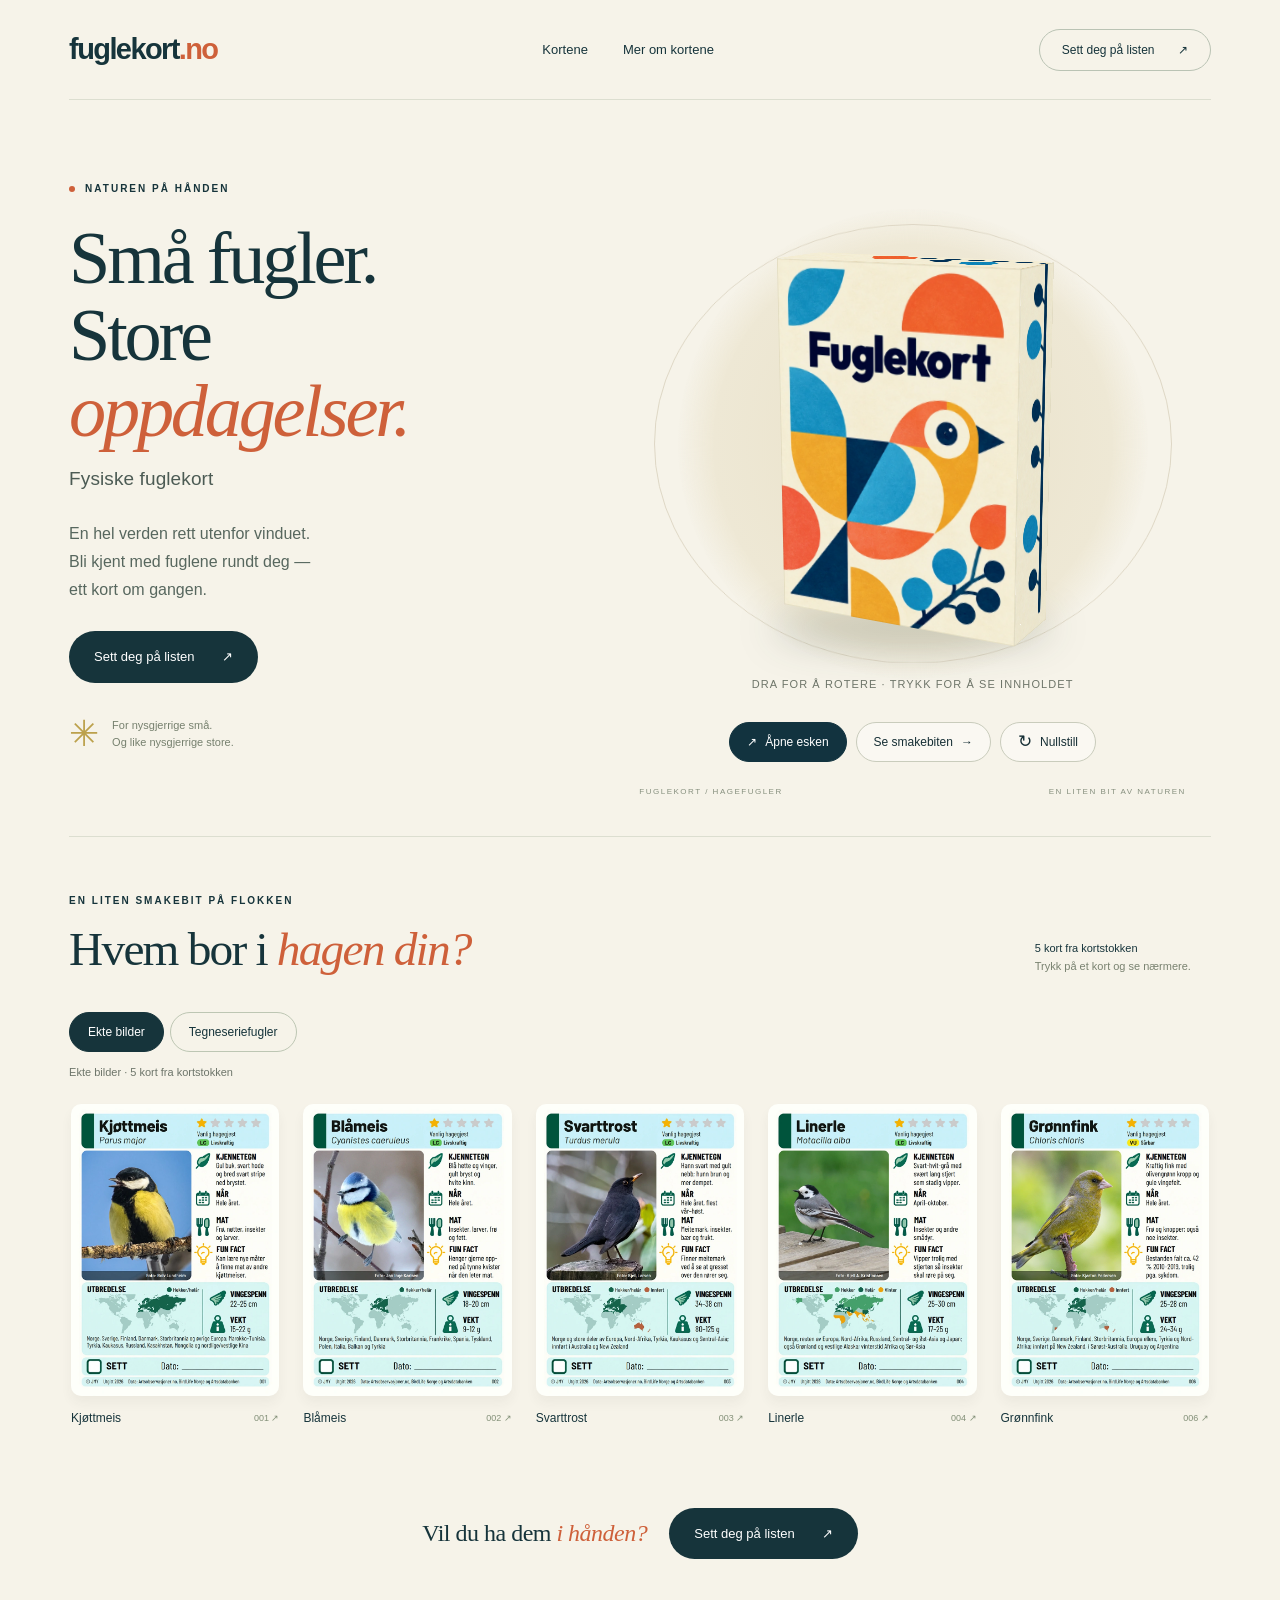
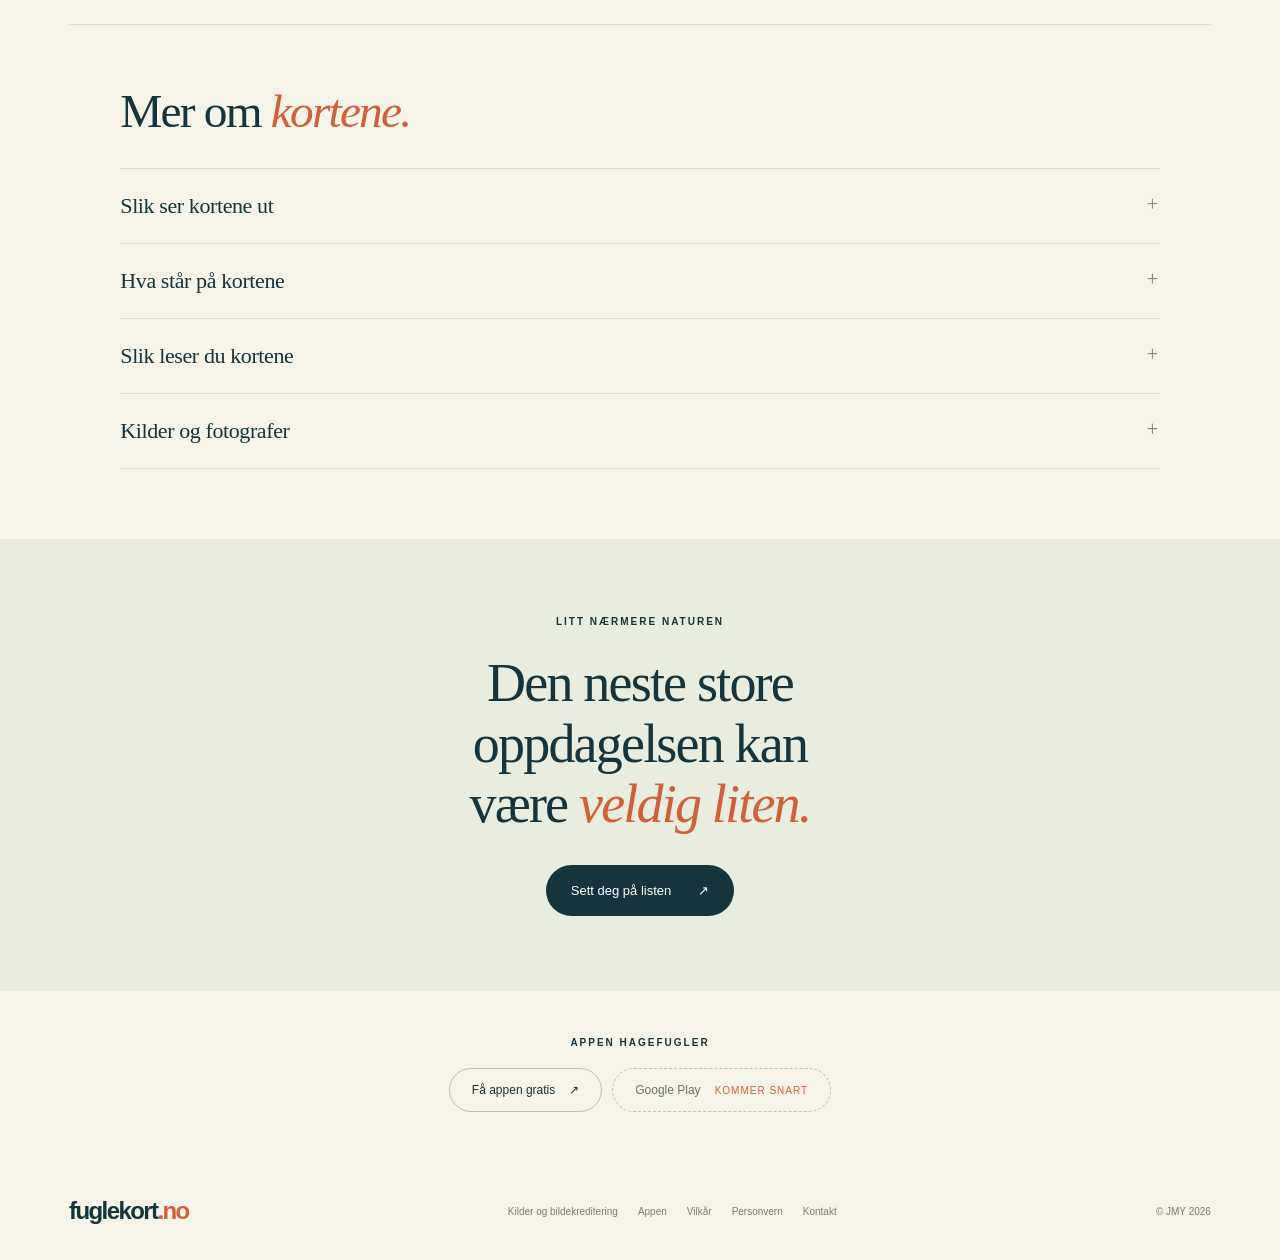
==== commit a0cf8f63: "Nytt felt «Slik ser kortene ut» med bilder og sitat - Øverst under «Mer om kortene»: to bilder av de" ====
--- a/index.html
+++ b/index.html
@@ -1,10 +1,10 @@
-<!doctype html><html lang="nb"><head><meta charset="utf-8"><meta name="viewport" content="width=device-width,initial-scale=1"><meta name="theme-color" content="#f6f3e9"><meta name="description" content="Fuglekort er en kortstokk med fuglene du kan se i og fra hagen. Sett deg på listen for de fysiske kortene. Ingen betaling nå."><title>fuglekort.no — Naturen på hånden</title><link rel="stylesheet" href="style.css?v=11"><script type="module" src="app.js?v=10"></script></head><body>
+<!doctype html><html lang="nb"><head><meta charset="utf-8"><meta name="viewport" content="width=device-width,initial-scale=1"><meta name="theme-color" content="#f6f3e9"><meta name="description" content="Fuglekort er en kortstokk med fuglene du kan se i og fra hagen. Sett deg på listen for de fysiske kortene. Ingen betaling nå."><title>fuglekort.no — Naturen på hånden</title><link rel="stylesheet" href="style.css?v=12"><script type="module" src="app.js?v=10"></script></head><body>
 <header class="header"><a class="wordmark" href="#" aria-label="Fuglekort hjem">fuglekort<span class="brand-dot">.no</span></a><nav aria-label="Hovedmeny"><a href="#kortene">Kortene</a><a href="#mer">Mer om kortene</a></nav><button class="header-order" data-order>Sett deg på listen <span>↗</span></button></header>
 <main><section class="hero"><div class="hero-copy"><p class="eyebrow"><span></span> NATUREN PÅ HÅNDEN</p><h1>Små fugler.<br>Store <em>oppdagelser.</em></h1><p class="hero-sub">Fysiske fuglekort</p><p class="intro">En hel verden rett utenfor vinduet. <br>Bli kjent med fuglene rundt deg — <br>ett kort om gangen.</p><div class="hero-actions"><button class="button dark" data-order>Sett deg på listen <span>↗</span></button></div><div class="hero-progress" id="hero-progress" hidden></div><div class="hero-note"><span class="sun" aria-hidden="true">✳</span><p>For nysgjerrige små.<br>Og like nysgjerrige store.</p></div></div><div class="product"><fuglekort-box no-picker></fuglekort-box><div class="product-caption"><span>FUGLEKORT / HAGEFUGLER</span><span>EN LITEN BIT AV NATUREN</span></div></div></section>
 <hr class="section-line">
 <section class="collection" id="kortene"><div class="section-head"><div><p class="eyebrow">EN LITEN SMAKEBIT PÅ FLOKKEN</p><h2>Hvem bor i <em>hagen din?</em></h2></div><div class="collection-controls"><p>5 kort fra kortstokken<br><span>Trykk på et kort og se nærmere.</span></p><button id="scroll-left" aria-label="Bla til venstre">←</button><button id="scroll-right" aria-label="Bla til høyre">→</button></div></div><div class="edition-picker" role="group" aria-label="Velg kortversjon"><button data-edition="photos" aria-pressed="true">Ekte bilder</button><button data-edition="illustrations" aria-pressed="false">Tegneseriefugler</button></div><p class="edition-note" id="edition-note" aria-live="polite">Ekte bilder · 5 kort fra kortstokken</p><div class="card-rail" id="card-rail" aria-label="Fuglekort"></div><div class="rail-foot"><span>DRA ELLER BLA <span>↔</span></span></div><div class="collection-cta"><p>Vil du ha dem <em>i hånden?</em></p><button class="button dark" data-order>Sett deg på listen <span>↗</span></button></div></section>
 
-<section class="more" id="mer"><div class="more-head"><h2>Mer om <em>kortene.</em></h2></div><div class="more-list"><details id="om"><summary>Hva står på kortene</summary><div class="detail-content"><p>Fuglekort er en kortstokk med fuglene du kan se i og fra hagen, og noen du møter i skogen eller ved vannet. Hvert kort har bilde, kjennetegn og en fun fact, og plass til å krysse av når du har sett fuglen.</p><p>Velg mellom ekte fotografier og tegneseriefugler. Begge versjonene lar deg bli kjent med de samme fuglene.</p><div class="story-list"><div><span>01</span><p><strong>Se etter kjennetegn</strong>Illustrasjoner eller fotografier og enkle beskrivelser hjelper deg å kjenne igjen fuglene.</p></div><div><span>02</span><p><strong>Oppdag noe du ikke visste</strong>Les om maten, vingespennet og de små tingene som gjør hver fugl spesiell.</p></div><div><span>03</span><p><strong>Ta vare på øyeblikket</strong>Kryss av for fuglene du har sett, og skriv ned datoen på kortet.</p></div></div></div></details><details id="slik-leser-du"><summary>Slik leser du kortene</summary><div class="detail-content"><p>Stjerner, farger og kart hjelper deg å bli kjent med hver fugl.</p><div class="guide-columns"><div class="star-guide"><p class="eyebrow">STJERNENE</p><h3>Hvor lett er fuglen<br>å se i hagen?</h3><ul class="star-list"><li><span class="stars" aria-label="1 av 5 stjerner"><span aria-hidden="true">★</span><span class="empty-stars" aria-hidden="true">★★★★</span></span><span>Vanlig hagegjest</span></li><li><span class="stars" aria-label="2 av 5 stjerner"><span aria-hidden="true">★★</span><span class="empty-stars" aria-hidden="true">★★★</span></span><span>Regelmessig hagegjest</span></li><li><span class="stars" aria-label="3 av 5 stjerner"><span aria-hidden="true">★★★</span><span class="empty-stars" aria-hidden="true">★★</span></span><span>Uvanlig hagegjest</span></li><li><span class="stars" aria-label="4 av 5 stjerner"><span aria-hidden="true">★★★★</span><span class="empty-stars" aria-hidden="true">★</span></span><span>Sjelden hagegjest</span></li><li><span class="stars" aria-label="5 av 5 stjerner"><span aria-hidden="true">★★★★★</span><span class="empty-stars" aria-hidden="true"></span></span><span>Svært sjelden hagegjest</span></li></ul><p class="guide-note">Stjernene gjelder hager i boligstrøk. Grunnlaget er Hagefugltellingen 2024–2026 fra fôringsplasser i hele landet og funn i Artsobservasjoner.</p><p class="guide-note star-distinction">Stjernene beskriver hvor vanlig fuglen er å se i hagen. Rødlistemerket beskriver risikoen for at arten dør ut i Norge.</p></div><div class="guide-details"><details open><summary>Rødlista <span>Artens status i Norge</span></summary><div class="detail-content"><p>Merket under stjernene viser kategorien i Norsk rødliste for arter 2021 fra Artsdatabanken, som denne kortutgaven bruker.</p><div class="status-grid"><div><span class="status-chip status-lc">LC</span><span>Livskraftig</span></div><div><span class="status-chip status-nt">NT</span><span>Nær truet</span></div><div><span class="status-chip status-vu">VU</span><span>Sårbar</span></div><div><span class="status-chip status-en">EN</span><span>Sterkt truet</span></div><div><span class="status-chip status-cr">CR</span><span>Kritisk truet</span></div><div><span class="status-chip status-re">RE</span><span>Regionalt utdødd</span></div><div><span class="status-chip status-dd">DD</span><span>Datamangel</span></div><div><span class="status-chip status-na">NA</span><span>Ikke egnet</span></div><div><span class="status-chip status-ne">NE</span><span>Ikke vurdert</span></div></div></div></details><details><summary>Fargen ved navnet <span>Hvilken fuglegruppe?</span></summary><div class="detail-content"><p>Fargestolpen til venstre for navnet viser hvilken orden fuglen tilhører hos Artsdatabanken.</p><ul class="group-legend"><li><span class="group-stripe" style="background:#00573d" aria-hidden="true"></span>Spurvefugler</li><li><span class="group-stripe" style="background:#804a20" aria-hidden="true"></span>Haukefugler</li><li><span class="group-stripe" style="background:#3398b6" aria-hidden="true"></span>Vade-, måke- og alkefugler</li><li><span class="group-stripe" style="background:#808aaa" aria-hidden="true"></span>Duefugler</li><li><span class="group-stripe" style="background:#bb6227" aria-hidden="true"></span>Falkefugler</li><li><span class="group-stripe" style="background:#819c2b" aria-hidden="true"></span>Tranefugler</li><li><span class="group-stripe" style="background:#c21b5b" aria-hidden="true"></span>Gjøkfugler</li><li><span class="group-stripe" style="background:#dfa821" aria-hidden="true"></span>Horn- og hærfugler</li><li><span class="group-stripe" style="background:#b8291c" aria-hidden="true"></span>Spettefugler</li><li><span class="group-stripe" style="background:#674697" aria-hidden="true"></span>Ugler</li><li><span class="group-stripe" style="background:#746c23" aria-hidden="true"></span>Hønsefugler</li><li><span class="group-stripe" style="background:#1c79bb" aria-hidden="true"></span>Andefugler</li><li><span class="group-stripe" style="background:#333438" aria-hidden="true"></span>Nattravn- og seilerfugler</li><li><span class="group-stripe" style="background:#183b62" aria-hidden="true"></span>Lomfugler</li><li><span class="group-stripe" style="background:#0a9da6" aria-hidden="true"></span>Råkefugler</li><li><span class="group-stripe" style="background:#97adb5" aria-hidden="true"></span>Pelikan- og hegrefugler</li></ul></div></details><details><summary>Kartet <span>Hvor i verden lever fuglen?</span></summary><div class="detail-content"><p>Kartet viser en grov utbredelse. Teksten under kartet nevner land og områder.</p><ul class="map-legend"><li><i style="background:#18664f"></i>Hekker eller er der hele året</li><li><i style="background:#48a274"></i>Hekker (bare sommer)</li><li><i style="background:#eaa51c"></i>Er der om vinteren</li><li><i style="background:#ba6840"></i>Innført av mennesker</li></ul></div></details><details><summary>«Sett» <span>Din egen oppdagelsesliste</span></summary><div class="detail-content"><p>Kryss av og skriv datoen når du har sett fuglen selv. Bruk kortene som en liten samling av egne naturopplevelser. Hvor mange finner du?</p></div></details></div></div></div></details><details id="kilder"><summary>Kilder og fotografer</summary><div class="detail-content"><h3 class="more-sub">Kilder til opplysningene</h3><p>Kortutgaven oppgir Hagefugltellingen (BirdLife Norge/Fuglevennen), Artsobservasjoner.no og Artsdatabanken som grunnlag. Fakta, vingespenn og vekt er kontrollert mot Store norske leksikon, BTO, RSPB og andre fagkilder, ifølge informasjonskortet.</p><div class="source-links"><a href="https://www.birdlife.no/" target="_blank" rel="noopener noreferrer">BirdLife Norge ↗</a><a href="https://www.artsobservasjoner.no/" target="_blank" rel="noopener noreferrer">Artsobservasjoner ↗</a><a href="https://www.artsdatabanken.no/" target="_blank" rel="noopener noreferrer">Artsdatabanken ↗</a></div><h3 class="more-sub">Fotografene i fotoversjonen</h3><p>Fotografiene er hentet fra artssidene hos Artsdatabanken og Artsobservasjoner. De er beskåret og skalert for kortene.</p><table class="photo-credits"><caption>Fotokreditering for de fem kortene med ekte bilder</caption><thead><tr><th scope="col">Kort</th><th scope="col">Fotograf</th></tr></thead><tbody><tr><td>001 · Kjøttmeis</td><td>Rolv Lundheim</td></tr><tr><td>002 · Blåmeis</td><td>Jan Inge Karlsen</td></tr><tr><td>003 · Svarttrost</td><td>Kjell Larsen</td></tr><tr><td>004 · Linerle</td><td>Kjell A. Kristiansen</td></tr><tr><td>006 · Grønnfink</td><td>Kjartan Pedersen</td></tr></tbody></table><p>De fem fotografiene er oppført med <a href="https://creativecommons.org/licenses/by/4.0/" target="_blank" rel="noopener noreferrer">CC BY 4.0</a> på bildekrediteringskortet.</p><a class="text-link" href="assets/bildekreditering.webp" target="_blank" rel="noopener noreferrer">Se full bildekreditering og lisenser ↗</a></div></details></div></section>
+<section class="more" id="mer"><div class="more-head"><h2>Mer om <em>kortene.</em></h2></div><div class="more-list"><details id="bilder"><summary>Slik ser kortene ut</summary><div class="detail-content"><div class="photo-pair"><img class="photo-wide" src="assets/fysisk-bord-768.webp" srcset="assets/fysisk-bord-768.webp 768w, assets/fysisk-bord-1536.webp 1536w" sizes="(max-width:760px) 88vw, 700px" width="1536" height="750" loading="lazy" decoding="async" alt="Fuglekort-esken med kortene vifta ut på et bord"><img class="photo-square" src="assets/fysisk-hand-640.webp" srcset="assets/fysisk-hand-640.webp 640w, assets/fysisk-hand-1152.webp 1152w" sizes="(max-width:760px) 88vw, 340px" width="1152" height="1152" loading="lazy" decoding="async" alt="En hånd som holder fem fuglekort"></div><figure class="photo-quote"><blockquote><p>«De var fine»</p></blockquote><figcaption>— Johanne, 5 år</figcaption></figure></div></details><details id="om"><summary>Hva står på kortene</summary><div class="detail-content"><p>Fuglekort er en kortstokk med fuglene du kan se i og fra hagen, og noen du møter i skogen eller ved vannet. Hvert kort har bilde, kjennetegn og en fun fact, og plass til å krysse av når du har sett fuglen.</p><p>Velg mellom ekte fotografier og tegneseriefugler. Begge versjonene lar deg bli kjent med de samme fuglene.</p><div class="story-list"><div><span>01</span><p><strong>Se etter kjennetegn</strong>Illustrasjoner eller fotografier og enkle beskrivelser hjelper deg å kjenne igjen fuglene.</p></div><div><span>02</span><p><strong>Oppdag noe du ikke visste</strong>Les om maten, vingespennet og de små tingene som gjør hver fugl spesiell.</p></div><div><span>03</span><p><strong>Ta vare på øyeblikket</strong>Kryss av for fuglene du har sett, og skriv ned datoen på kortet.</p></div></div></div></details><details id="slik-leser-du"><summary>Slik leser du kortene</summary><div class="detail-content"><p>Stjerner, farger og kart hjelper deg å bli kjent med hver fugl.</p><div class="guide-columns"><div class="star-guide"><p class="eyebrow">STJERNENE</p><h3>Hvor lett er fuglen<br>å se i hagen?</h3><ul class="star-list"><li><span class="stars" aria-label="1 av 5 stjerner"><span aria-hidden="true">★</span><span class="empty-stars" aria-hidden="true">★★★★</span></span><span>Vanlig hagegjest</span></li><li><span class="stars" aria-label="2 av 5 stjerner"><span aria-hidden="true">★★</span><span class="empty-stars" aria-hidden="true">★★★</span></span><span>Regelmessig hagegjest</span></li><li><span class="stars" aria-label="3 av 5 stjerner"><span aria-hidden="true">★★★</span><span class="empty-stars" aria-hidden="true">★★</span></span><span>Uvanlig hagegjest</span></li><li><span class="stars" aria-label="4 av 5 stjerner"><span aria-hidden="true">★★★★</span><span class="empty-stars" aria-hidden="true">★</span></span><span>Sjelden hagegjest</span></li><li><span class="stars" aria-label="5 av 5 stjerner"><span aria-hidden="true">★★★★★</span><span class="empty-stars" aria-hidden="true"></span></span><span>Svært sjelden hagegjest</span></li></ul><p class="guide-note">Stjernene gjelder hager i boligstrøk. Grunnlaget er Hagefugltellingen 2024–2026 fra fôringsplasser i hele landet og funn i Artsobservasjoner.</p><p class="guide-note star-distinction">Stjernene beskriver hvor vanlig fuglen er å se i hagen. Rødlistemerket beskriver risikoen for at arten dør ut i Norge.</p></div><div class="guide-details"><details open><summary>Rødlista <span>Artens status i Norge</span></summary><div class="detail-content"><p>Merket under stjernene viser kategorien i Norsk rødliste for arter 2021 fra Artsdatabanken, som denne kortutgaven bruker.</p><div class="status-grid"><div><span class="status-chip status-lc">LC</span><span>Livskraftig</span></div><div><span class="status-chip status-nt">NT</span><span>Nær truet</span></div><div><span class="status-chip status-vu">VU</span><span>Sårbar</span></div><div><span class="status-chip status-en">EN</span><span>Sterkt truet</span></div><div><span class="status-chip status-cr">CR</span><span>Kritisk truet</span></div><div><span class="status-chip status-re">RE</span><span>Regionalt utdødd</span></div><div><span class="status-chip status-dd">DD</span><span>Datamangel</span></div><div><span class="status-chip status-na">NA</span><span>Ikke egnet</span></div><div><span class="status-chip status-ne">NE</span><span>Ikke vurdert</span></div></div></div></details><details><summary>Fargen ved navnet <span>Hvilken fuglegruppe?</span></summary><div class="detail-content"><p>Fargestolpen til venstre for navnet viser hvilken orden fuglen tilhører hos Artsdatabanken.</p><ul class="group-legend"><li><span class="group-stripe" style="background:#00573d" aria-hidden="true"></span>Spurvefugler</li><li><span class="group-stripe" style="background:#804a20" aria-hidden="true"></span>Haukefugler</li><li><span class="group-stripe" style="background:#3398b6" aria-hidden="true"></span>Vade-, måke- og alkefugler</li><li><span class="group-stripe" style="background:#808aaa" aria-hidden="true"></span>Duefugler</li><li><span class="group-stripe" style="background:#bb6227" aria-hidden="true"></span>Falkefugler</li><li><span class="group-stripe" style="background:#819c2b" aria-hidden="true"></span>Tranefugler</li><li><span class="group-stripe" style="background:#c21b5b" aria-hidden="true"></span>Gjøkfugler</li><li><span class="group-stripe" style="background:#dfa821" aria-hidden="true"></span>Horn- og hærfugler</li><li><span class="group-stripe" style="background:#b8291c" aria-hidden="true"></span>Spettefugler</li><li><span class="group-stripe" style="background:#674697" aria-hidden="true"></span>Ugler</li><li><span class="group-stripe" style="background:#746c23" aria-hidden="true"></span>Hønsefugler</li><li><span class="group-stripe" style="background:#1c79bb" aria-hidden="true"></span>Andefugler</li><li><span class="group-stripe" style="background:#333438" aria-hidden="true"></span>Nattravn- og seilerfugler</li><li><span class="group-stripe" style="background:#183b62" aria-hidden="true"></span>Lomfugler</li><li><span class="group-stripe" style="background:#0a9da6" aria-hidden="true"></span>Råkefugler</li><li><span class="group-stripe" style="background:#97adb5" aria-hidden="true"></span>Pelikan- og hegrefugler</li></ul></div></details><details><summary>Kartet <span>Hvor i verden lever fuglen?</span></summary><div class="detail-content"><p>Kartet viser en grov utbredelse. Teksten under kartet nevner land og områder.</p><ul class="map-legend"><li><i style="background:#18664f"></i>Hekker eller er der hele året</li><li><i style="background:#48a274"></i>Hekker (bare sommer)</li><li><i style="background:#eaa51c"></i>Er der om vinteren</li><li><i style="background:#ba6840"></i>Innført av mennesker</li></ul></div></details><details><summary>«Sett» <span>Din egen oppdagelsesliste</span></summary><div class="detail-content"><p>Kryss av og skriv datoen når du har sett fuglen selv. Bruk kortene som en liten samling av egne naturopplevelser. Hvor mange finner du?</p></div></details></div></div></div></details><details id="kilder"><summary>Kilder og fotografer</summary><div class="detail-content"><h3 class="more-sub">Kilder til opplysningene</h3><p>Kortutgaven oppgir Hagefugltellingen (BirdLife Norge/Fuglevennen), Artsobservasjoner.no og Artsdatabanken som grunnlag. Fakta, vingespenn og vekt er kontrollert mot Store norske leksikon, BTO, RSPB og andre fagkilder, ifølge informasjonskortet.</p><div class="source-links"><a href="https://www.birdlife.no/" target="_blank" rel="noopener noreferrer">BirdLife Norge ↗</a><a href="https://www.artsobservasjoner.no/" target="_blank" rel="noopener noreferrer">Artsobservasjoner ↗</a><a href="https://www.artsdatabanken.no/" target="_blank" rel="noopener noreferrer">Artsdatabanken ↗</a></div><h3 class="more-sub">Fotografene i fotoversjonen</h3><p>Fotografiene er hentet fra artssidene hos Artsdatabanken og Artsobservasjoner. De er beskåret og skalert for kortene.</p><table class="photo-credits"><caption>Fotokreditering for de fem kortene med ekte bilder</caption><thead><tr><th scope="col">Kort</th><th scope="col">Fotograf</th></tr></thead><tbody><tr><td>001 · Kjøttmeis</td><td>Rolv Lundheim</td></tr><tr><td>002 · Blåmeis</td><td>Jan Inge Karlsen</td></tr><tr><td>003 · Svarttrost</td><td>Kjell Larsen</td></tr><tr><td>004 · Linerle</td><td>Kjell A. Kristiansen</td></tr><tr><td>006 · Grønnfink</td><td>Kjartan Pedersen</td></tr></tbody></table><p>De fem fotografiene er oppført med <a href="https://creativecommons.org/licenses/by/4.0/" target="_blank" rel="noopener noreferrer">CC BY 4.0</a> på bildekrediteringskortet.</p><a class="text-link" href="assets/bildekreditering.webp" target="_blank" rel="noopener noreferrer">Se full bildekreditering og lisenser ↗</a></div></details></div></section>
 <section class="order-section"><p class="eyebrow">LITT NÆRMERE NATUREN</p><h2>Den neste store<br>oppdagelsen kan<br>være <em>veldig liten.</em></h2><button class="button dark" data-order>Sett deg på listen <span>↗</span></button></section><section class="app-buttons" aria-labelledby="app-buttons-title"><p class="eyebrow" id="app-buttons-title">APPEN HAGEFUGLER</p><div class="app-buttons-row"><a class="app-btn" id="app-link" href="/app/">Få appen gratis <span>↗</span></a><span class="app-btn soon" aria-disabled="true">Google Play <small>Kommer snart</small></span></div></section></main>
 <footer><a class="wordmark" href="#">fuglekort<span class="brand-dot">.no</span></a><span class="footer-links"><a class="footer-sources" href="#kilder">Kilder og bildekreditering</a><a class="footer-sources" href="/app/">Appen</a><a class="footer-sources" href="/vilkar/">Vilkår</a><a class="footer-sources" href="/personvern/">Personvern</a><a class="footer-sources" href="mailto:post.fuglekort@gmail.com">Kontakt</a></span><small>© JMY 2026</small></footer>
 <dialog id="viewer" class="viewer" aria-label="Se fuglekort"><button class="close" data-close aria-label="Lukk kortvisning">✕</button><div class="viewer-editions"><div class="edition-picker" role="group" aria-label="Velg kortversjon"><button data-edition="photos" aria-pressed="true">Ekte bilder</button><button data-edition="illustrations" aria-pressed="false">Tegneseriefugler</button></div></div><div class="viewer-layout"><button class="round prev" aria-label="Forrige kort">←</button><div class="viewer-card"><img id="large-card" alt=""><p id="card-counter" aria-live="polite"></p></div><button class="round next" aria-label="Neste kort">→</button></div><p class="viewer-tip">En smakebit: de fem første kortene. Bruk pilene for å bla.</p></dialog>
--- a/style.css
+++ b/style.css
@@ -41,3 +41,6 @@
 /* Skille mellom toppen og smakebiten, med mindre luft */
 .section-line{border:0;border-top:1px solid var(--line);margin:0 5.4%;height:0}.hero{padding-bottom:40px}.section-line+.collection{padding-top:56px}
 @media(max-width:760px){.section-line{margin:0 6%}.hero{padding-bottom:30px}.section-line+.collection{padding-top:34px}}
+/* «Slik ser kortene ut»: bilder av de fysiske kortene og et sitat */
+.photo-pair{display:flex;gap:12px;align-items:flex-start;margin:4px 0 0}.photo-pair img{display:block;width:100%;height:auto;min-width:0;border-radius:8px;background:#e9e4d4}.photo-wide{flex:2.048 1 0}.photo-square{flex:1 1 0}.photo-quote{margin:26px 0 4px}.photo-quote blockquote{margin:0}.photo-quote blockquote p{font:italic 400 28px/1.25 Georgia,'Times New Roman',serif;letter-spacing:-.4px;color:var(--ink);margin:0}.photo-quote figcaption{font-size:12px;color:var(--muted);margin-top:8px}
+@media(max-width:760px){.photo-pair{flex-direction:column;gap:10px}.photo-wide,.photo-square{flex:none}.photo-quote{margin-top:20px}.photo-quote blockquote p{font-size:24px}}
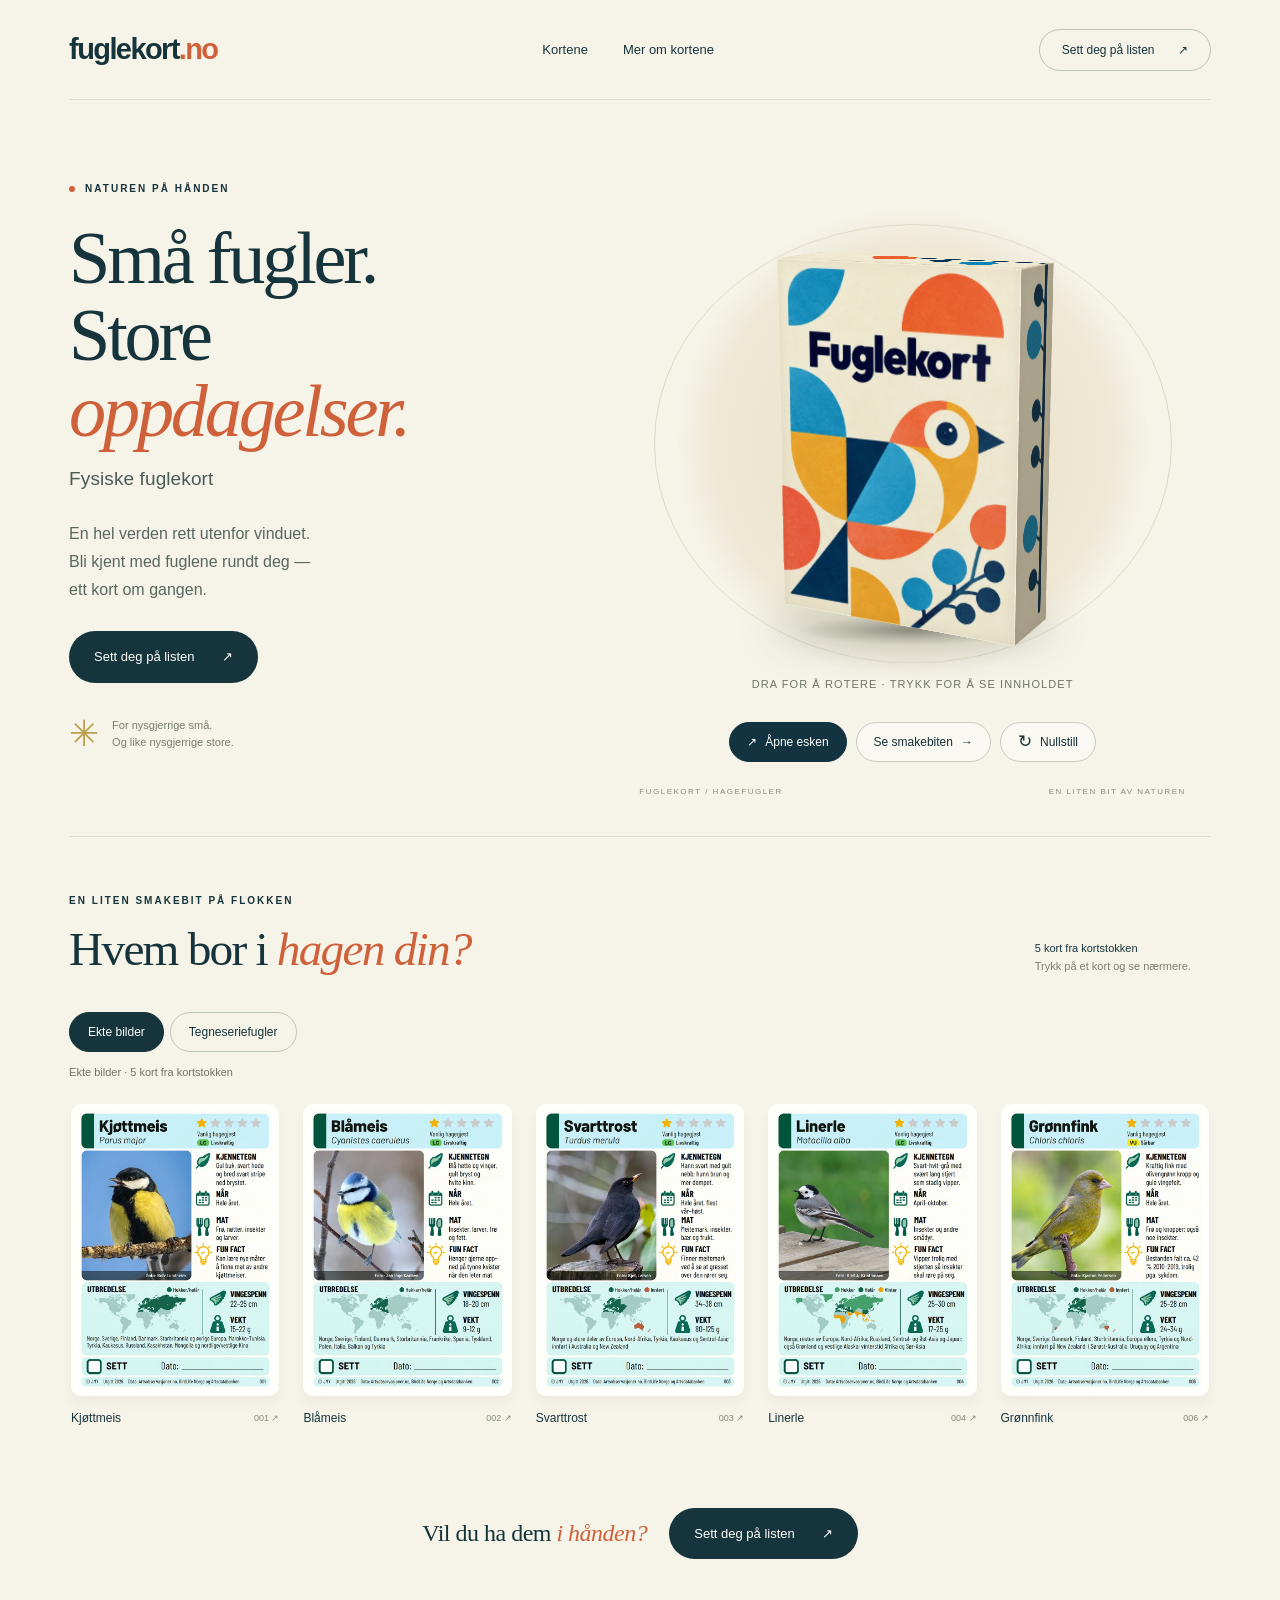
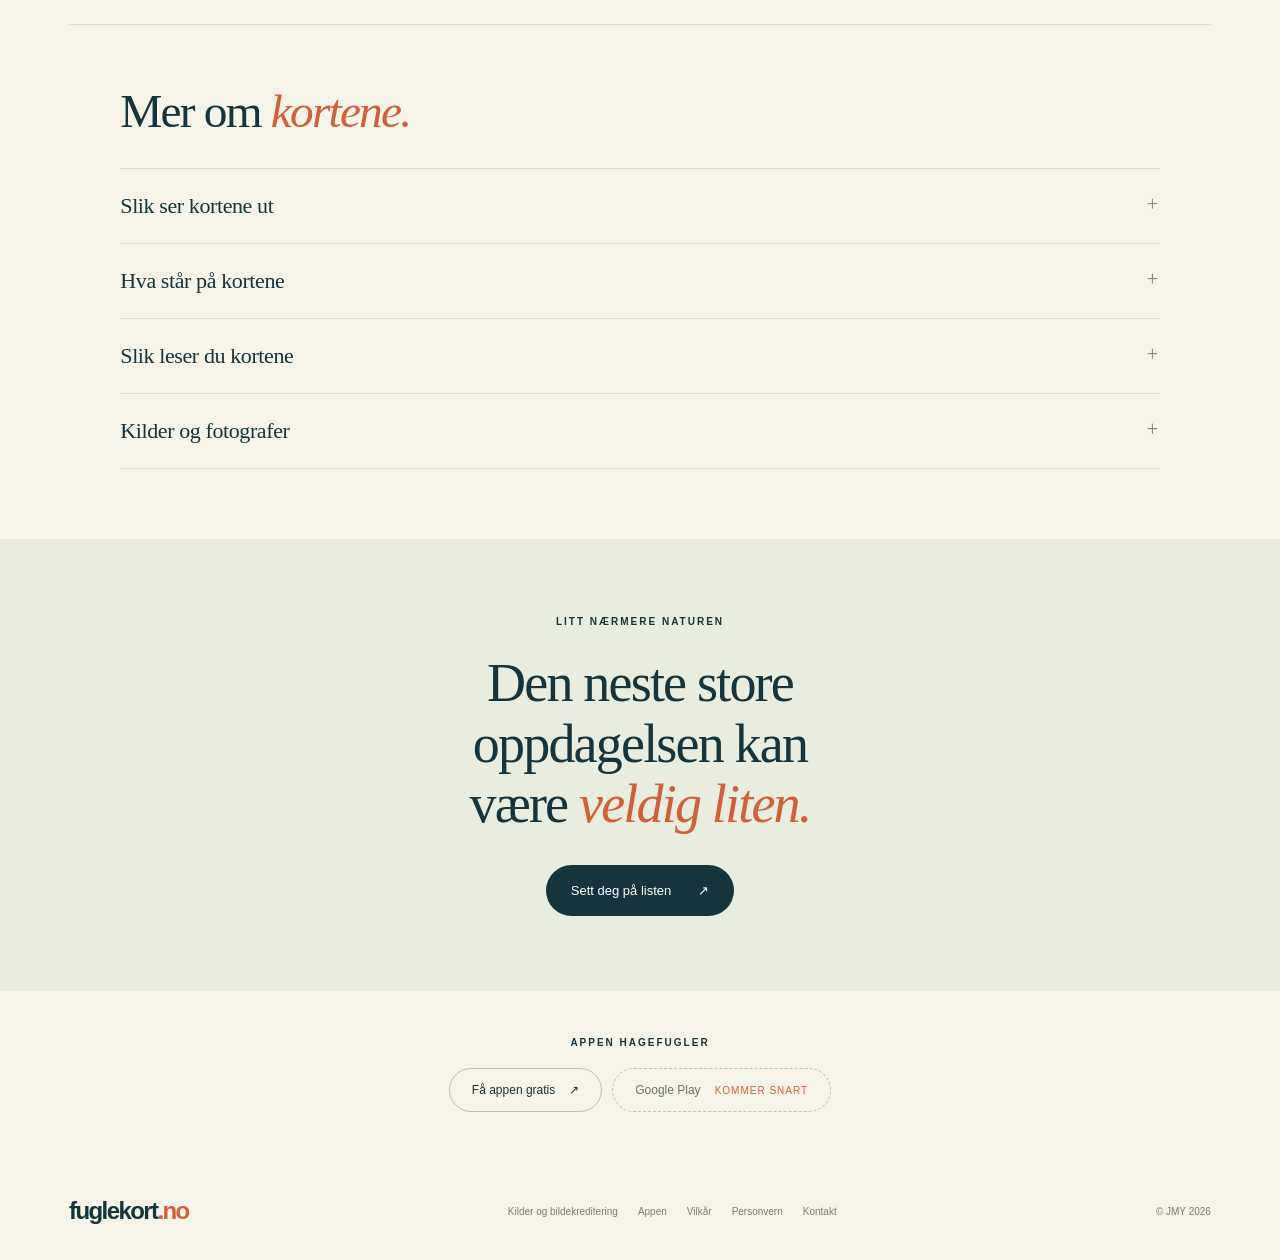
==== commit 05d99127: "Mer realistisk eske (kan slås av med attributtet realisme) - Lys og skygge per flate som følger rota" ====
--- a/index.html
+++ b/index.html
@@ -1,15 +1,15 @@
-<!doctype html><html lang="nb"><head><meta charset="utf-8"><meta name="viewport" content="width=device-width,initial-scale=1"><meta name="theme-color" content="#f6f3e9"><meta name="description" content="Fuglekort er en kortstokk med fuglene du kan se i og fra hagen. Sett deg på listen for de fysiske kortene. Ingen betaling nå."><title>fuglekort.no — Naturen på hånden</title><link rel="stylesheet" href="style.css?v=12"><script type="module" src="app.js?v=10"></script></head><body>
+<!doctype html><html lang="nb"><head><meta charset="utf-8"><meta name="viewport" content="width=device-width,initial-scale=1"><meta name="theme-color" content="#f6f3e9"><meta name="description" content="Fuglekort er en kortstokk med fuglene du kan se i og fra hagen. Sett deg på listen for de fysiske kortene. Ingen betaling nå."><title>fuglekort.no — Naturen på hånden</title><link rel="stylesheet" href="style.css?v=12"><script type="module" src="app.js?v=12"></script></head><body>
 <header class="header"><a class="wordmark" href="#" aria-label="Fuglekort hjem">fuglekort<span class="brand-dot">.no</span></a><nav aria-label="Hovedmeny"><a href="#kortene">Kortene</a><a href="#mer">Mer om kortene</a></nav><button class="header-order" data-order>Sett deg på listen <span>↗</span></button></header>
-<main><section class="hero"><div class="hero-copy"><p class="eyebrow"><span></span> NATUREN PÅ HÅNDEN</p><h1>Små fugler.<br>Store <em>oppdagelser.</em></h1><p class="hero-sub">Fysiske fuglekort</p><p class="intro">En hel verden rett utenfor vinduet. <br>Bli kjent med fuglene rundt deg — <br>ett kort om gangen.</p><div class="hero-actions"><button class="button dark" data-order>Sett deg på listen <span>↗</span></button></div><div class="hero-progress" id="hero-progress" hidden></div><div class="hero-note"><span class="sun" aria-hidden="true">✳</span><p>For nysgjerrige små.<br>Og like nysgjerrige store.</p></div></div><div class="product"><fuglekort-box no-picker></fuglekort-box><div class="product-caption"><span>FUGLEKORT / HAGEFUGLER</span><span>EN LITEN BIT AV NATUREN</span></div></div></section>
+<main><section class="hero"><div class="hero-copy"><p class="eyebrow"><span></span> NATUREN PÅ HÅNDEN</p><h1>Små fugler.<br>Store <em>oppdagelser.</em></h1><p class="hero-sub">Fysiske fuglekort</p><p class="intro">En hel verden rett utenfor vinduet. <br>Bli kjent med fuglene rundt deg — <br>ett kort om gangen.</p><div class="hero-actions"><button class="button dark" data-order>Sett deg på listen <span>↗</span></button></div><div class="hero-progress" id="hero-progress" hidden></div><div class="hero-note"><span class="sun" aria-hidden="true">✳</span><p>For nysgjerrige små.<br>Og like nysgjerrige store.</p></div></div><div class="product"><fuglekort-box no-picker realisme></fuglekort-box><div class="product-caption"><span>FUGLEKORT / HAGEFUGLER</span><span>EN LITEN BIT AV NATUREN</span></div></div></section>
 <hr class="section-line">
 <section class="collection" id="kortene"><div class="section-head"><div><p class="eyebrow">EN LITEN SMAKEBIT PÅ FLOKKEN</p><h2>Hvem bor i <em>hagen din?</em></h2></div><div class="collection-controls"><p>5 kort fra kortstokken<br><span>Trykk på et kort og se nærmere.</span></p><button id="scroll-left" aria-label="Bla til venstre">←</button><button id="scroll-right" aria-label="Bla til høyre">→</button></div></div><div class="edition-picker" role="group" aria-label="Velg kortversjon"><button data-edition="photos" aria-pressed="true">Ekte bilder</button><button data-edition="illustrations" aria-pressed="false">Tegneseriefugler</button></div><p class="edition-note" id="edition-note" aria-live="polite">Ekte bilder · 5 kort fra kortstokken</p><div class="card-rail" id="card-rail" aria-label="Fuglekort"></div><div class="rail-foot"><span>DRA ELLER BLA <span>↔</span></span></div><div class="collection-cta"><p>Vil du ha dem <em>i hånden?</em></p><button class="button dark" data-order>Sett deg på listen <span>↗</span></button></div></section>
 
-<section class="more" id="mer"><div class="more-head"><h2>Mer om <em>kortene.</em></h2></div><div class="more-list"><details id="bilder"><summary>Slik ser kortene ut</summary><div class="detail-content"><div class="photo-pair"><img class="photo-wide" src="assets/fysisk-bord-768.webp" srcset="assets/fysisk-bord-768.webp 768w, assets/fysisk-bord-1536.webp 1536w" sizes="(max-width:760px) 88vw, 700px" width="1536" height="750" loading="lazy" decoding="async" alt="Fuglekort-esken med kortene vifta ut på et bord"><img class="photo-square" src="assets/fysisk-hand-640.webp" srcset="assets/fysisk-hand-640.webp 640w, assets/fysisk-hand-1152.webp 1152w" sizes="(max-width:760px) 88vw, 340px" width="1152" height="1152" loading="lazy" decoding="async" alt="En hånd som holder fem fuglekort"></div><figure class="photo-quote"><blockquote><p>«De var fine»</p></blockquote><figcaption>— Johanne, 5 år</figcaption></figure></div></details><details id="om"><summary>Hva står på kortene</summary><div class="detail-content"><p>Fuglekort er en kortstokk med fuglene du kan se i og fra hagen, og noen du møter i skogen eller ved vannet. Hvert kort har bilde, kjennetegn og en fun fact, og plass til å krysse av når du har sett fuglen.</p><p>Velg mellom ekte fotografier og tegneseriefugler. Begge versjonene lar deg bli kjent med de samme fuglene.</p><div class="story-list"><div><span>01</span><p><strong>Se etter kjennetegn</strong>Illustrasjoner eller fotografier og enkle beskrivelser hjelper deg å kjenne igjen fuglene.</p></div><div><span>02</span><p><strong>Oppdag noe du ikke visste</strong>Les om maten, vingespennet og de små tingene som gjør hver fugl spesiell.</p></div><div><span>03</span><p><strong>Ta vare på øyeblikket</strong>Kryss av for fuglene du har sett, og skriv ned datoen på kortet.</p></div></div></div></details><details id="slik-leser-du"><summary>Slik leser du kortene</summary><div class="detail-content"><p>Stjerner, farger og kart hjelper deg å bli kjent med hver fugl.</p><div class="guide-columns"><div class="star-guide"><p class="eyebrow">STJERNENE</p><h3>Hvor lett er fuglen<br>å se i hagen?</h3><ul class="star-list"><li><span class="stars" aria-label="1 av 5 stjerner"><span aria-hidden="true">★</span><span class="empty-stars" aria-hidden="true">★★★★</span></span><span>Vanlig hagegjest</span></li><li><span class="stars" aria-label="2 av 5 stjerner"><span aria-hidden="true">★★</span><span class="empty-stars" aria-hidden="true">★★★</span></span><span>Regelmessig hagegjest</span></li><li><span class="stars" aria-label="3 av 5 stjerner"><span aria-hidden="true">★★★</span><span class="empty-stars" aria-hidden="true">★★</span></span><span>Uvanlig hagegjest</span></li><li><span class="stars" aria-label="4 av 5 stjerner"><span aria-hidden="true">★★★★</span><span class="empty-stars" aria-hidden="true">★</span></span><span>Sjelden hagegjest</span></li><li><span class="stars" aria-label="5 av 5 stjerner"><span aria-hidden="true">★★★★★</span><span class="empty-stars" aria-hidden="true"></span></span><span>Svært sjelden hagegjest</span></li></ul><p class="guide-note">Stjernene gjelder hager i boligstrøk. Grunnlaget er Hagefugltellingen 2024–2026 fra fôringsplasser i hele landet og funn i Artsobservasjoner.</p><p class="guide-note star-distinction">Stjernene beskriver hvor vanlig fuglen er å se i hagen. Rødlistemerket beskriver risikoen for at arten dør ut i Norge.</p></div><div class="guide-details"><details open><summary>Rødlista <span>Artens status i Norge</span></summary><div class="detail-content"><p>Merket under stjernene viser kategorien i Norsk rødliste for arter 2021 fra Artsdatabanken, som denne kortutgaven bruker.</p><div class="status-grid"><div><span class="status-chip status-lc">LC</span><span>Livskraftig</span></div><div><span class="status-chip status-nt">NT</span><span>Nær truet</span></div><div><span class="status-chip status-vu">VU</span><span>Sårbar</span></div><div><span class="status-chip status-en">EN</span><span>Sterkt truet</span></div><div><span class="status-chip status-cr">CR</span><span>Kritisk truet</span></div><div><span class="status-chip status-re">RE</span><span>Regionalt utdødd</span></div><div><span class="status-chip status-dd">DD</span><span>Datamangel</span></div><div><span class="status-chip status-na">NA</span><span>Ikke egnet</span></div><div><span class="status-chip status-ne">NE</span><span>Ikke vurdert</span></div></div></div></details><details><summary>Fargen ved navnet <span>Hvilken fuglegruppe?</span></summary><div class="detail-content"><p>Fargestolpen til venstre for navnet viser hvilken orden fuglen tilhører hos Artsdatabanken.</p><ul class="group-legend"><li><span class="group-stripe" style="background:#00573d" aria-hidden="true"></span>Spurvefugler</li><li><span class="group-stripe" style="background:#804a20" aria-hidden="true"></span>Haukefugler</li><li><span class="group-stripe" style="background:#3398b6" aria-hidden="true"></span>Vade-, måke- og alkefugler</li><li><span class="group-stripe" style="background:#808aaa" aria-hidden="true"></span>Duefugler</li><li><span class="group-stripe" style="background:#bb6227" aria-hidden="true"></span>Falkefugler</li><li><span class="group-stripe" style="background:#819c2b" aria-hidden="true"></span>Tranefugler</li><li><span class="group-stripe" style="background:#c21b5b" aria-hidden="true"></span>Gjøkfugler</li><li><span class="group-stripe" style="background:#dfa821" aria-hidden="true"></span>Horn- og hærfugler</li><li><span class="group-stripe" style="background:#b8291c" aria-hidden="true"></span>Spettefugler</li><li><span class="group-stripe" style="background:#674697" aria-hidden="true"></span>Ugler</li><li><span class="group-stripe" style="background:#746c23" aria-hidden="true"></span>Hønsefugler</li><li><span class="group-stripe" style="background:#1c79bb" aria-hidden="true"></span>Andefugler</li><li><span class="group-stripe" style="background:#333438" aria-hidden="true"></span>Nattravn- og seilerfugler</li><li><span class="group-stripe" style="background:#183b62" aria-hidden="true"></span>Lomfugler</li><li><span class="group-stripe" style="background:#0a9da6" aria-hidden="true"></span>Råkefugler</li><li><span class="group-stripe" style="background:#97adb5" aria-hidden="true"></span>Pelikan- og hegrefugler</li></ul></div></details><details><summary>Kartet <span>Hvor i verden lever fuglen?</span></summary><div class="detail-content"><p>Kartet viser en grov utbredelse. Teksten under kartet nevner land og områder.</p><ul class="map-legend"><li><i style="background:#18664f"></i>Hekker eller er der hele året</li><li><i style="background:#48a274"></i>Hekker (bare sommer)</li><li><i style="background:#eaa51c"></i>Er der om vinteren</li><li><i style="background:#ba6840"></i>Innført av mennesker</li></ul></div></details><details><summary>«Sett» <span>Din egen oppdagelsesliste</span></summary><div class="detail-content"><p>Kryss av og skriv datoen når du har sett fuglen selv. Bruk kortene som en liten samling av egne naturopplevelser. Hvor mange finner du?</p></div></details></div></div></div></details><details id="kilder"><summary>Kilder og fotografer</summary><div class="detail-content"><h3 class="more-sub">Kilder til opplysningene</h3><p>Kortutgaven oppgir Hagefugltellingen (BirdLife Norge/Fuglevennen), Artsobservasjoner.no og Artsdatabanken som grunnlag. Fakta, vingespenn og vekt er kontrollert mot Store norske leksikon, BTO, RSPB og andre fagkilder, ifølge informasjonskortet.</p><div class="source-links"><a href="https://www.birdlife.no/" target="_blank" rel="noopener noreferrer">BirdLife Norge ↗</a><a href="https://www.artsobservasjoner.no/" target="_blank" rel="noopener noreferrer">Artsobservasjoner ↗</a><a href="https://www.artsdatabanken.no/" target="_blank" rel="noopener noreferrer">Artsdatabanken ↗</a></div><h3 class="more-sub">Fotografene i fotoversjonen</h3><p>Fotografiene er hentet fra artssidene hos Artsdatabanken og Artsobservasjoner. De er beskåret og skalert for kortene.</p><table class="photo-credits"><caption>Fotokreditering for de fem kortene med ekte bilder</caption><thead><tr><th scope="col">Kort</th><th scope="col">Fotograf</th></tr></thead><tbody><tr><td>001 · Kjøttmeis</td><td>Rolv Lundheim</td></tr><tr><td>002 · Blåmeis</td><td>Jan Inge Karlsen</td></tr><tr><td>003 · Svarttrost</td><td>Kjell Larsen</td></tr><tr><td>004 · Linerle</td><td>Kjell A. Kristiansen</td></tr><tr><td>006 · Grønnfink</td><td>Kjartan Pedersen</td></tr></tbody></table><p>De fem fotografiene er oppført med <a href="https://creativecommons.org/licenses/by/4.0/" target="_blank" rel="noopener noreferrer">CC BY 4.0</a> på bildekrediteringskortet.</p><a class="text-link" href="assets/bildekreditering.webp" target="_blank" rel="noopener noreferrer">Se full bildekreditering og lisenser ↗</a></div></details></div></section>
+<section class="more" id="mer"><div class="more-head"><h2>Mer om <em>kortene.</em></h2></div><div class="more-list"><details id="bilder"><summary>Slik ser kortene ut</summary><div class="detail-content"><div class="photo-pair"><img class="photo-wide" src="assets/fysisk-bord-768.webp" srcset="assets/fysisk-bord-768.webp 768w, assets/fysisk-bord-1536.webp 1536w" sizes="(max-width:760px) 88vw, 700px" width="1536" height="750" loading="lazy" decoding="async" alt="Fuglekort-esken med kortene vifta ut på et bord"><img class="photo-square" src="assets/fysisk-hand-640.webp" srcset="assets/fysisk-hand-640.webp 640w, assets/fysisk-hand-1152.webp 1152w" sizes="(max-width:760px) 88vw, 340px" width="1152" height="1152" loading="lazy" decoding="async" alt="En hånd som holder fem fuglekort"></div><figure class="photo-quote"><blockquote><p>«De var fine»</p></blockquote><figcaption>— Johanne, 5 år</figcaption></figure></div></details><details id="om"><summary>Hva står på kortene</summary><div class="detail-content"><p>Fuglekort er en kortstokk med fuglene du kan se i og fra hagen, og noen du møter i skogen eller ved vannet. Hvert kort har bilde, kjennetegn og en fun fact, og plass til å krysse av når du har sett fuglen.</p><p>Kortstokken har 55 kort: 50 fugler, forklaringskort og bonuskort med andre dyr i hagen.</p><p>Velg mellom ekte fotografier og tegneseriefugler. Begge versjonene lar deg bli kjent med de samme fuglene.</p><div class="story-list"><div><span>01</span><p><strong>Se etter kjennetegn</strong>Illustrasjoner eller fotografier og enkle beskrivelser hjelper deg å kjenne igjen fuglene.</p></div><div><span>02</span><p><strong>Oppdag noe du ikke visste</strong>Les om maten, vingespennet og de små tingene som gjør hver fugl spesiell.</p></div><div><span>03</span><p><strong>Ta vare på øyeblikket</strong>Kryss av for fuglene du har sett, og skriv ned datoen på kortet.</p></div></div></div></details><details id="slik-leser-du"><summary>Slik leser du kortene</summary><div class="detail-content"><p>Stjerner, farger og kart hjelper deg å bli kjent med hver fugl.</p><div class="guide-columns"><div class="star-guide"><p class="eyebrow">STJERNENE</p><h3>Hvor lett er fuglen<br>å se i hagen?</h3><ul class="star-list"><li><span class="stars" aria-label="1 av 5 stjerner"><span aria-hidden="true">★</span><span class="empty-stars" aria-hidden="true">★★★★</span></span><span>Vanlig hagegjest</span></li><li><span class="stars" aria-label="2 av 5 stjerner"><span aria-hidden="true">★★</span><span class="empty-stars" aria-hidden="true">★★★</span></span><span>Regelmessig hagegjest</span></li><li><span class="stars" aria-label="3 av 5 stjerner"><span aria-hidden="true">★★★</span><span class="empty-stars" aria-hidden="true">★★</span></span><span>Uvanlig hagegjest</span></li><li><span class="stars" aria-label="4 av 5 stjerner"><span aria-hidden="true">★★★★</span><span class="empty-stars" aria-hidden="true">★</span></span><span>Sjelden hagegjest</span></li><li><span class="stars" aria-label="5 av 5 stjerner"><span aria-hidden="true">★★★★★</span><span class="empty-stars" aria-hidden="true"></span></span><span>Svært sjelden hagegjest</span></li></ul><p class="guide-note">Stjernene gjelder hager i boligstrøk. Grunnlaget er Hagefugltellingen 2024–2026 fra fôringsplasser i hele landet og funn i Artsobservasjoner.</p><p class="guide-note star-distinction">Stjernene beskriver hvor vanlig fuglen er å se i hagen. Rødlistemerket beskriver risikoen for at arten dør ut i Norge.</p></div><div class="guide-details"><details open><summary>Rødlista <span>Artens status i Norge</span></summary><div class="detail-content"><p>Merket under stjernene viser kategorien i Norsk rødliste for arter 2021 fra Artsdatabanken, som denne kortutgaven bruker.</p><div class="status-grid"><div><span class="status-chip status-lc">LC</span><span>Livskraftig</span></div><div><span class="status-chip status-nt">NT</span><span>Nær truet</span></div><div><span class="status-chip status-vu">VU</span><span>Sårbar</span></div><div><span class="status-chip status-en">EN</span><span>Sterkt truet</span></div><div><span class="status-chip status-cr">CR</span><span>Kritisk truet</span></div><div><span class="status-chip status-re">RE</span><span>Regionalt utdødd</span></div><div><span class="status-chip status-dd">DD</span><span>Datamangel</span></div><div><span class="status-chip status-na">NA</span><span>Ikke egnet</span></div><div><span class="status-chip status-ne">NE</span><span>Ikke vurdert</span></div></div></div></details><details><summary>Fargen ved navnet <span>Hvilken fuglegruppe?</span></summary><div class="detail-content"><p>Fargestolpen til venstre for navnet viser hvilken orden fuglen tilhører hos Artsdatabanken.</p><ul class="group-legend"><li><span class="group-stripe" style="background:#00573d" aria-hidden="true"></span>Spurvefugler</li><li><span class="group-stripe" style="background:#804a20" aria-hidden="true"></span>Haukefugler</li><li><span class="group-stripe" style="background:#3398b6" aria-hidden="true"></span>Vade-, måke- og alkefugler</li><li><span class="group-stripe" style="background:#808aaa" aria-hidden="true"></span>Duefugler</li><li><span class="group-stripe" style="background:#bb6227" aria-hidden="true"></span>Falkefugler</li><li><span class="group-stripe" style="background:#819c2b" aria-hidden="true"></span>Tranefugler</li><li><span class="group-stripe" style="background:#c21b5b" aria-hidden="true"></span>Gjøkfugler</li><li><span class="group-stripe" style="background:#dfa821" aria-hidden="true"></span>Horn- og hærfugler</li><li><span class="group-stripe" style="background:#b8291c" aria-hidden="true"></span>Spettefugler</li><li><span class="group-stripe" style="background:#674697" aria-hidden="true"></span>Ugler</li><li><span class="group-stripe" style="background:#746c23" aria-hidden="true"></span>Hønsefugler</li><li><span class="group-stripe" style="background:#1c79bb" aria-hidden="true"></span>Andefugler</li><li><span class="group-stripe" style="background:#333438" aria-hidden="true"></span>Nattravn- og seilerfugler</li><li><span class="group-stripe" style="background:#183b62" aria-hidden="true"></span>Lomfugler</li><li><span class="group-stripe" style="background:#0a9da6" aria-hidden="true"></span>Råkefugler</li><li><span class="group-stripe" style="background:#97adb5" aria-hidden="true"></span>Pelikan- og hegrefugler</li></ul></div></details><details><summary>Kartet <span>Hvor i verden lever fuglen?</span></summary><div class="detail-content"><p>Kartet viser en grov utbredelse. Teksten under kartet nevner land og områder.</p><ul class="map-legend"><li><i style="background:#18664f"></i>Hekker eller er der hele året</li><li><i style="background:#48a274"></i>Hekker (bare sommer)</li><li><i style="background:#eaa51c"></i>Er der om vinteren</li><li><i style="background:#ba6840"></i>Innført av mennesker</li></ul></div></details><details><summary>«Sett» <span>Din egen oppdagelsesliste</span></summary><div class="detail-content"><p>Kryss av og skriv datoen når du har sett fuglen selv. Bruk kortene som en liten samling av egne naturopplevelser. Hvor mange finner du?</p></div></details></div></div></div></details><details id="kilder"><summary>Kilder og fotografer</summary><div class="detail-content"><h3 class="more-sub">Kilder til opplysningene</h3><p>Kortutgaven oppgir Hagefugltellingen (BirdLife Norge/Fuglevennen), Artsobservasjoner.no og Artsdatabanken som grunnlag. Fakta, vingespenn og vekt er kontrollert mot Store norske leksikon, BTO, RSPB og andre fagkilder, ifølge informasjonskortet.</p><div class="source-links"><a href="https://www.birdlife.no/" target="_blank" rel="noopener noreferrer">BirdLife Norge ↗</a><a href="https://www.artsobservasjoner.no/" target="_blank" rel="noopener noreferrer">Artsobservasjoner ↗</a><a href="https://www.artsdatabanken.no/" target="_blank" rel="noopener noreferrer">Artsdatabanken ↗</a></div><h3 class="more-sub">Fotografene i fotoversjonen</h3><p>Fotografiene er hentet fra artssidene hos Artsdatabanken og Artsobservasjoner. De er beskåret og skalert for kortene.</p><table class="photo-credits"><caption>Fotokreditering for de fem kortene med ekte bilder</caption><thead><tr><th scope="col">Kort</th><th scope="col">Fotograf</th></tr></thead><tbody><tr><td>001 · Kjøttmeis</td><td>Rolv Lundheim</td></tr><tr><td>002 · Blåmeis</td><td>Jan Inge Karlsen</td></tr><tr><td>003 · Svarttrost</td><td>Kjell Larsen</td></tr><tr><td>004 · Linerle</td><td>Kjell A. Kristiansen</td></tr><tr><td>006 · Grønnfink</td><td>Kjartan Pedersen</td></tr></tbody></table><p>De fem fotografiene er oppført med <a href="https://creativecommons.org/licenses/by/4.0/" target="_blank" rel="noopener noreferrer">CC BY 4.0</a> på bildekrediteringskortet.</p><a class="text-link" href="assets/bildekreditering.webp" target="_blank" rel="noopener noreferrer">Se full bildekreditering og lisenser ↗</a></div></details></div></section>
 <section class="order-section"><p class="eyebrow">LITT NÆRMERE NATUREN</p><h2>Den neste store<br>oppdagelsen kan<br>være <em>veldig liten.</em></h2><button class="button dark" data-order>Sett deg på listen <span>↗</span></button></section><section class="app-buttons" aria-labelledby="app-buttons-title"><p class="eyebrow" id="app-buttons-title">APPEN HAGEFUGLER</p><div class="app-buttons-row"><a class="app-btn" id="app-link" href="/app/">Få appen gratis <span>↗</span></a><span class="app-btn soon" aria-disabled="true">Google Play <small>Kommer snart</small></span></div></section></main>
 <footer><a class="wordmark" href="#">fuglekort<span class="brand-dot">.no</span></a><span class="footer-links"><a class="footer-sources" href="#kilder">Kilder og bildekreditering</a><a class="footer-sources" href="/app/">Appen</a><a class="footer-sources" href="/vilkar/">Vilkår</a><a class="footer-sources" href="/personvern/">Personvern</a><a class="footer-sources" href="mailto:post.fuglekort@gmail.com">Kontakt</a></span><small>© JMY 2026</small></footer>
 <dialog id="viewer" class="viewer" aria-label="Se fuglekort"><button class="close" data-close aria-label="Lukk kortvisning">✕</button><div class="viewer-editions"><div class="edition-picker" role="group" aria-label="Velg kortversjon"><button data-edition="photos" aria-pressed="true">Ekte bilder</button><button data-edition="illustrations" aria-pressed="false">Tegneseriefugler</button></div></div><div class="viewer-layout"><button class="round prev" aria-label="Forrige kort">←</button><div class="viewer-card"><img id="large-card" alt=""><p id="card-counter" aria-live="polite"></p></div><button class="round next" aria-label="Neste kort">→</button></div><p class="viewer-tip">En smakebit: de fem første kortene. Bruk pilene for å bla.</p></dialog>
 <dialog id="app-guide" class="order-dialog app-guide" aria-labelledby="app-guide-title" data-os="ios"><button class="close" data-close aria-label="Lukk">✕</button><p class="eyebrow">APPEN HAGEFUGLER</p><h2 id="app-guide-title">Hagefugler på<br><em>hjemskjermen.</em></h2><p class="guide-intro">Slik får du appen som et eget ikon på telefonen.</p><ol class="guide-steps" data-for="ios"><li><span class="step-n">1</span><p>Trykk <b>Åpne appen</b> nederst. Appen åpnes i Safari.</p></li><li><span class="step-n">2</span><p>Trykk <span class="ui-icon" role="img" aria-label="tre prikker"><svg viewBox="0 0 24 24" fill="currentColor"><circle cx="5" cy="12" r="1.9"/><circle cx="12" cy="12" r="1.9"/><circle cx="19" cy="12" r="1.9"/></svg></span> ved adressefeltet, og så <span class="ui-icon" role="img" aria-label="Del"><svg viewBox="0 0 24 24" fill="none" stroke="currentColor" stroke-width="1.8" stroke-linecap="round" stroke-linejoin="round"><path d="M12 14.5V3.5M8 7.5l4-4 4 4"/><path d="M8 10.5H6.5v10h11v-10H16"/></svg></span> <b>Del</b>. Ser du <span class="ui-icon" role="img" aria-label="Del"><svg viewBox="0 0 24 24" fill="none" stroke="currentColor" stroke-width="1.8" stroke-linecap="round" stroke-linejoin="round"><path d="M12 14.5V3.5M8 7.5l4-4 4 4"/><path d="M8 10.5H6.5v10h11v-10H16"/></svg></span> nederst på skjermen, trykker du rett på den.</p></li><li><span class="step-n">3</span><p>Bla ned og trykk <span class="ui-icon" role="img" aria-label="pluss"><svg viewBox="0 0 24 24" fill="none" stroke="currentColor" stroke-width="1.8" stroke-linecap="round"><rect x="4" y="4" width="16" height="16" rx="4.5"/><path d="M12 8.5v7M8.5 12h7"/></svg></span> <b>Legg til på Hjem-skjerm</b>, og så <b>Legg til</b>.</p></li></ol><ol class="guide-steps" data-for="android"><li><span class="step-n">1</span><p>Trykk <b>Åpne appen</b> nederst. Appen åpnes i Chrome.</p></li><li><span class="step-n">2</span><p>Trykk <span class="ui-icon" role="img" aria-label="tre prikker"><svg viewBox="0 0 24 24" fill="currentColor"><circle cx="12" cy="5" r="1.9"/><circle cx="12" cy="12" r="1.9"/><circle cx="12" cy="19" r="1.9"/></svg></span> øverst til høyre.</p></li><li><span class="step-n">3</span><p>Trykk <b>Installer app</b> eller <b>Legg til på startskjermen</b>, og bekreft.</p></li></ol><a class="button dark wide" href="/app/">Åpne appen <span>↗</span></a></dialog><dialog id="order" class="order-dialog" aria-labelledby="order-title"><button class="close" data-close aria-label="Lukk bestilling">✕</button><p class="eyebrow">DIN KORTESKE</p><h2 id="order-title">En liten verden.<br><em>Til å holde i hånden.</em></h2>
-<div id="order-start"><div class="order-product"><img src="assets/box-front.webp" alt="Fuglekort-esken"><div><h3>Fuglekort</h3><p>Fysiske fuglekort i illustrert eske.</p><p class="price"><strong>199 kr</strong> per kortstokk + frakt</p></div></div>
+<div id="order-start"><div class="order-product"><img src="assets/box-front.webp" alt="Fuglekort-esken"><div><h3>Fuglekort</h3><p>55 fuglekort i illustrert eske.</p><p class="price"><strong>199 kr</strong> per kortstokk + frakt</p></div></div>
 <div class="versions" role="group" aria-label="Antall kortstokker av hver versjon"><p class="field-label">Velg antall av hver versjon</p><div class="version-row" data-version="photos"><div class="version-head"><strong>Ekte bilder</strong><div class="quantity"><button type="button" data-step="-1" aria-label="Én kortstokk færre med ekte bilder">−</button><output aria-live="polite">0</output><button type="button" data-step="1" aria-label="Én kortstokk til med ekte bilder">+</button></div></div><div class="version-progress" hidden><div class="progress-bar" role="progressbar" aria-label="Bestilt med ekte bilder" aria-valuemin="0" aria-valuemax="100" aria-valuenow="0"><span></span></div><small></small></div></div><div class="version-row" data-version="illustrations"><div class="version-head"><strong>Tegneseriefugler</strong><div class="quantity"><button type="button" data-step="-1" aria-label="Én kortstokk færre med tegneseriefugler">−</button><output aria-live="polite">0</output><button type="button" data-step="1" aria-label="Én kortstokk til med tegneseriefugler">+</button></div></div><div class="version-progress" hidden><div class="progress-bar" role="progressbar" aria-label="Bestilt med tegneseriefugler" aria-valuemin="0" aria-valuemax="100" aria-valuenow="0"><span></span></div><small></small></div></div></div>
 <div class="order-status"><span class="status-dot"></span><div><strong>Sett deg på listen. Ingen betaling nå.</strong><p>Hver versjon har sitt eget mål. Når en versjon har 100 bestilte kortstokker, vurderer vi å trykke den. Blir det trykk, får du en betalingsforespørsel i Vipps for det som trykkes. Du er ikke bundet før du har betalt. 100 bestillinger er ingen garanti for at kortene blir trykket.</p></div></div>
 <form id="order-form" class="order-form" novalidate onsubmit="return false">
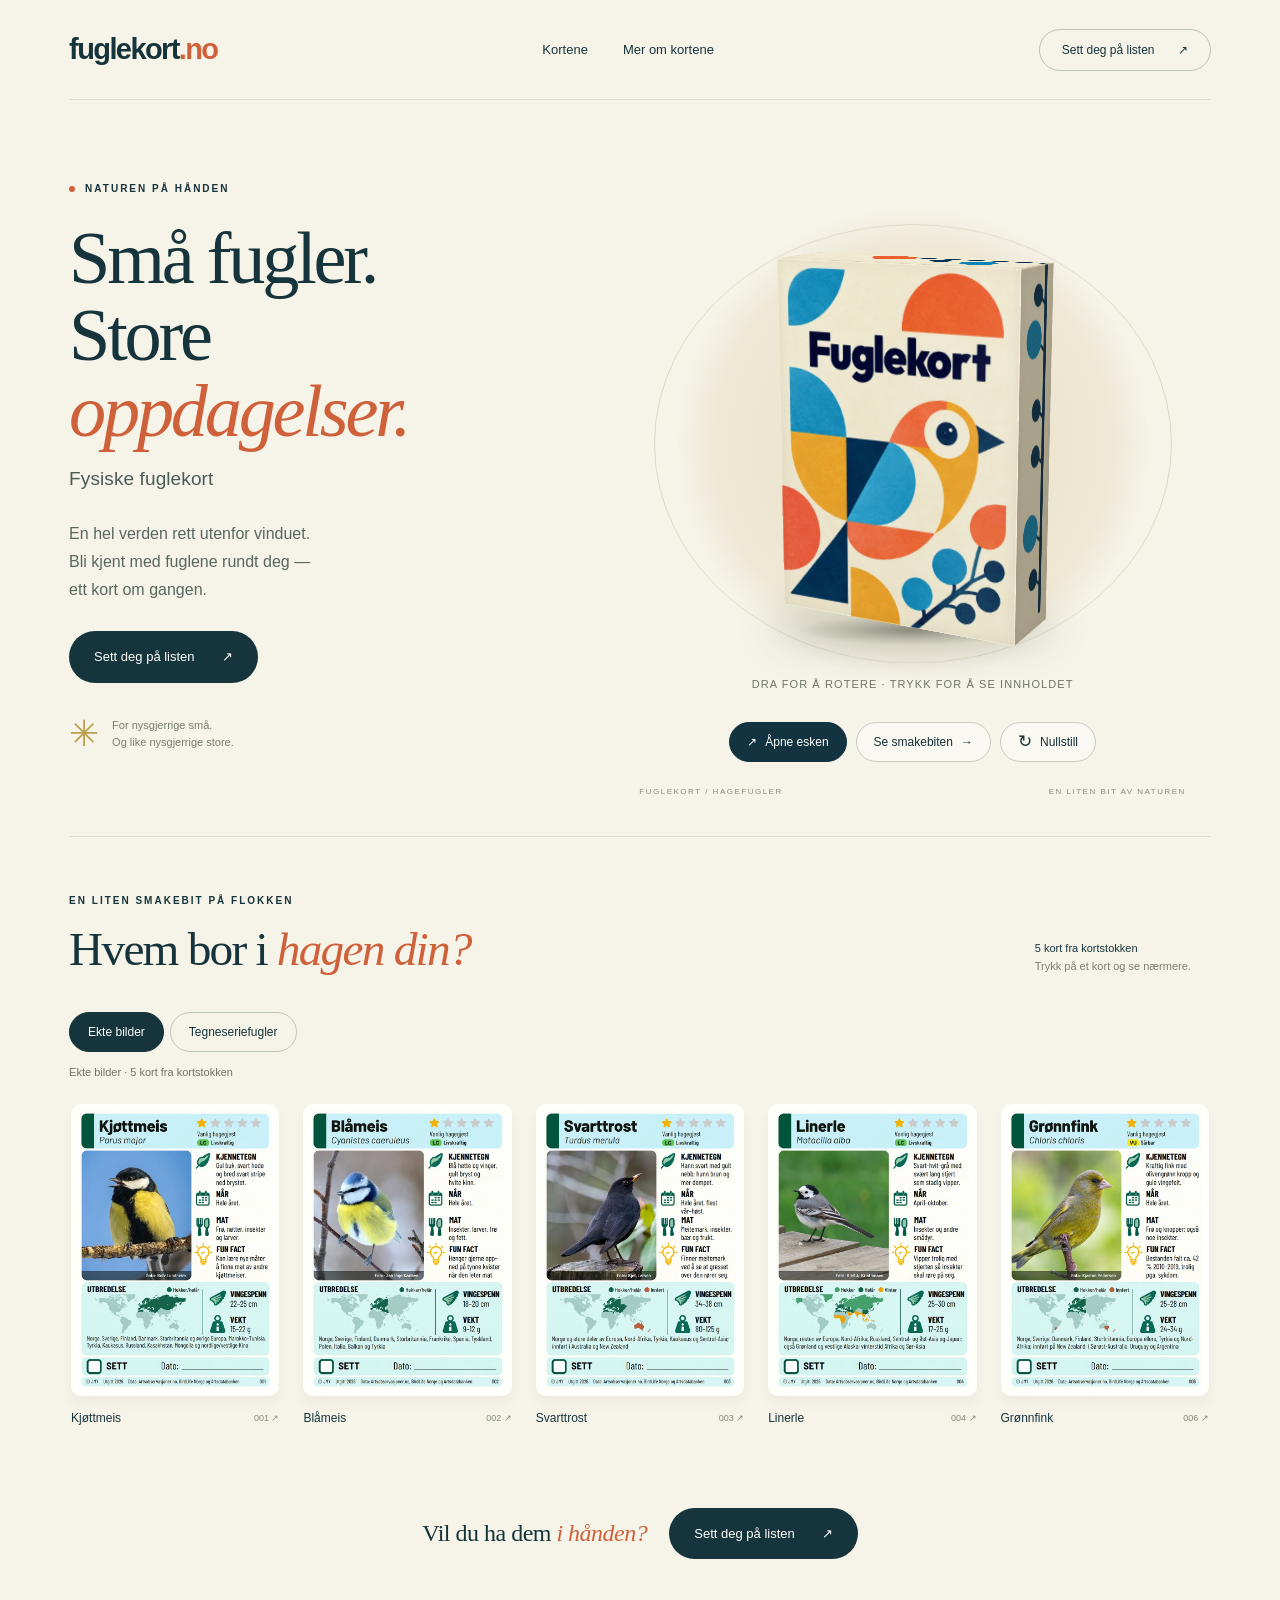
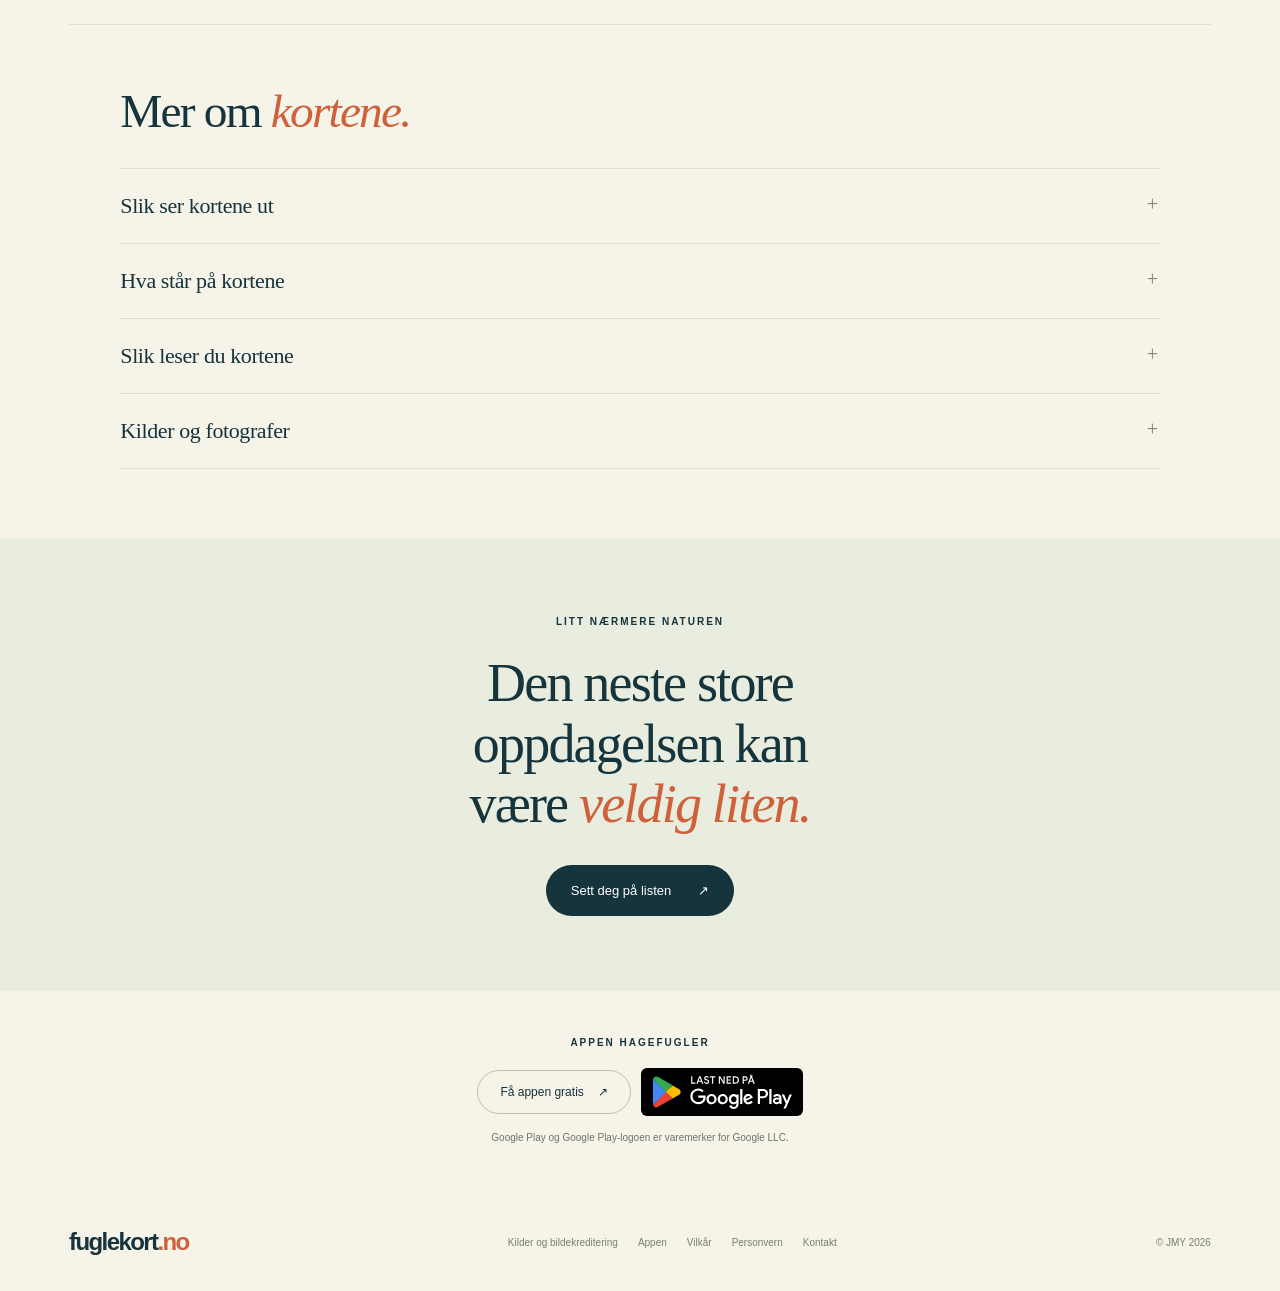
==== commit 96737726: "Forsiden: Googles «Last ned på Google Play»-merke i stedet for «Kommer snart» Merket (Googles norske" ====
--- a/index.html
+++ b/index.html
@@ -1,11 +1,11 @@
-<!doctype html><html lang="nb"><head><meta charset="utf-8"><meta name="viewport" content="width=device-width,initial-scale=1"><meta name="theme-color" content="#f6f3e9"><meta name="description" content="Fuglekort er en kortstokk med fuglene du kan se i og fra hagen. Sett deg på listen for de fysiske kortene. Ingen betaling nå."><title>fuglekort.no — Naturen på hånden</title><link rel="stylesheet" href="style.css?v=12"><script type="module" src="app.js?v=12"></script></head><body>
+<!doctype html><html lang="nb"><head><meta charset="utf-8"><meta name="viewport" content="width=device-width,initial-scale=1"><meta name="theme-color" content="#f6f3e9"><meta name="description" content="Fuglekort er en kortstokk med fuglene du kan se i og fra hagen. Sett deg på listen for de fysiske kortene. Ingen betaling nå."><title>fuglekort.no — Naturen på hånden</title><link rel="stylesheet" href="style.css?v=13"><script type="module" src="app.js?v=12"></script></head><body>
 <header class="header"><a class="wordmark" href="#" aria-label="Fuglekort hjem">fuglekort<span class="brand-dot">.no</span></a><nav aria-label="Hovedmeny"><a href="#kortene">Kortene</a><a href="#mer">Mer om kortene</a></nav><button class="header-order" data-order>Sett deg på listen <span>↗</span></button></header>
 <main><section class="hero"><div class="hero-copy"><p class="eyebrow"><span></span> NATUREN PÅ HÅNDEN</p><h1>Små fugler.<br>Store <em>oppdagelser.</em></h1><p class="hero-sub">Fysiske fuglekort</p><p class="intro">En hel verden rett utenfor vinduet. <br>Bli kjent med fuglene rundt deg — <br>ett kort om gangen.</p><div class="hero-actions"><button class="button dark" data-order>Sett deg på listen <span>↗</span></button></div><div class="hero-progress" id="hero-progress" hidden></div><div class="hero-note"><span class="sun" aria-hidden="true">✳</span><p>For nysgjerrige små.<br>Og like nysgjerrige store.</p></div></div><div class="product"><fuglekort-box no-picker realisme></fuglekort-box><div class="product-caption"><span>FUGLEKORT / HAGEFUGLER</span><span>EN LITEN BIT AV NATUREN</span></div></div></section>
 <hr class="section-line">
 <section class="collection" id="kortene"><div class="section-head"><div><p class="eyebrow">EN LITEN SMAKEBIT PÅ FLOKKEN</p><h2>Hvem bor i <em>hagen din?</em></h2></div><div class="collection-controls"><p>5 kort fra kortstokken<br><span>Trykk på et kort og se nærmere.</span></p><button id="scroll-left" aria-label="Bla til venstre">←</button><button id="scroll-right" aria-label="Bla til høyre">→</button></div></div><div class="edition-picker" role="group" aria-label="Velg kortversjon"><button data-edition="photos" aria-pressed="true">Ekte bilder</button><button data-edition="illustrations" aria-pressed="false">Tegneseriefugler</button></div><p class="edition-note" id="edition-note" aria-live="polite">Ekte bilder · 5 kort fra kortstokken</p><div class="card-rail" id="card-rail" aria-label="Fuglekort"></div><div class="rail-foot"><span>DRA ELLER BLA <span>↔</span></span></div><div class="collection-cta"><p>Vil du ha dem <em>i hånden?</em></p><button class="button dark" data-order>Sett deg på listen <span>↗</span></button></div></section>
 
 <section class="more" id="mer"><div class="more-head"><h2>Mer om <em>kortene.</em></h2></div><div class="more-list"><details id="bilder"><summary>Slik ser kortene ut</summary><div class="detail-content"><div class="photo-pair"><img class="photo-wide" src="assets/fysisk-bord-768.webp" srcset="assets/fysisk-bord-768.webp 768w, assets/fysisk-bord-1536.webp 1536w" sizes="(max-width:760px) 88vw, 700px" width="1536" height="750" loading="lazy" decoding="async" alt="Fuglekort-esken med kortene vifta ut på et bord"><img class="photo-square" src="assets/fysisk-hand-640.webp" srcset="assets/fysisk-hand-640.webp 640w, assets/fysisk-hand-1152.webp 1152w" sizes="(max-width:760px) 88vw, 340px" width="1152" height="1152" loading="lazy" decoding="async" alt="En hånd som holder fem fuglekort"></div><figure class="photo-quote"><blockquote><p>«De var fine»</p></blockquote><figcaption>— Johanne, 5 år</figcaption></figure></div></details><details id="om"><summary>Hva står på kortene</summary><div class="detail-content"><p>Fuglekort er en kortstokk med fuglene du kan se i og fra hagen, og noen du møter i skogen eller ved vannet. Hvert kort har bilde, kjennetegn og en fun fact, og plass til å krysse av når du har sett fuglen.</p><p>Kortstokken har 55 kort: 50 fugler, forklaringskort og bonuskort med andre dyr i hagen.</p><p>Velg mellom ekte fotografier og tegneseriefugler. Begge versjonene lar deg bli kjent med de samme fuglene.</p><div class="story-list"><div><span>01</span><p><strong>Se etter kjennetegn</strong>Illustrasjoner eller fotografier og enkle beskrivelser hjelper deg å kjenne igjen fuglene.</p></div><div><span>02</span><p><strong>Oppdag noe du ikke visste</strong>Les om maten, vingespennet og de små tingene som gjør hver fugl spesiell.</p></div><div><span>03</span><p><strong>Ta vare på øyeblikket</strong>Kryss av for fuglene du har sett, og skriv ned datoen på kortet.</p></div></div></div></details><details id="slik-leser-du"><summary>Slik leser du kortene</summary><div class="detail-content"><p>Stjerner, farger og kart hjelper deg å bli kjent med hver fugl.</p><div class="guide-columns"><div class="star-guide"><p class="eyebrow">STJERNENE</p><h3>Hvor lett er fuglen<br>å se i hagen?</h3><ul class="star-list"><li><span class="stars" aria-label="1 av 5 stjerner"><span aria-hidden="true">★</span><span class="empty-stars" aria-hidden="true">★★★★</span></span><span>Vanlig hagegjest</span></li><li><span class="stars" aria-label="2 av 5 stjerner"><span aria-hidden="true">★★</span><span class="empty-stars" aria-hidden="true">★★★</span></span><span>Regelmessig hagegjest</span></li><li><span class="stars" aria-label="3 av 5 stjerner"><span aria-hidden="true">★★★</span><span class="empty-stars" aria-hidden="true">★★</span></span><span>Uvanlig hagegjest</span></li><li><span class="stars" aria-label="4 av 5 stjerner"><span aria-hidden="true">★★★★</span><span class="empty-stars" aria-hidden="true">★</span></span><span>Sjelden hagegjest</span></li><li><span class="stars" aria-label="5 av 5 stjerner"><span aria-hidden="true">★★★★★</span><span class="empty-stars" aria-hidden="true"></span></span><span>Svært sjelden hagegjest</span></li></ul><p class="guide-note">Stjernene gjelder hager i boligstrøk. Grunnlaget er Hagefugltellingen 2024–2026 fra fôringsplasser i hele landet og funn i Artsobservasjoner.</p><p class="guide-note star-distinction">Stjernene beskriver hvor vanlig fuglen er å se i hagen. Rødlistemerket beskriver risikoen for at arten dør ut i Norge.</p></div><div class="guide-details"><details open><summary>Rødlista <span>Artens status i Norge</span></summary><div class="detail-content"><p>Merket under stjernene viser kategorien i Norsk rødliste for arter 2021 fra Artsdatabanken, som denne kortutgaven bruker.</p><div class="status-grid"><div><span class="status-chip status-lc">LC</span><span>Livskraftig</span></div><div><span class="status-chip status-nt">NT</span><span>Nær truet</span></div><div><span class="status-chip status-vu">VU</span><span>Sårbar</span></div><div><span class="status-chip status-en">EN</span><span>Sterkt truet</span></div><div><span class="status-chip status-cr">CR</span><span>Kritisk truet</span></div><div><span class="status-chip status-re">RE</span><span>Regionalt utdødd</span></div><div><span class="status-chip status-dd">DD</span><span>Datamangel</span></div><div><span class="status-chip status-na">NA</span><span>Ikke egnet</span></div><div><span class="status-chip status-ne">NE</span><span>Ikke vurdert</span></div></div></div></details><details><summary>Fargen ved navnet <span>Hvilken fuglegruppe?</span></summary><div class="detail-content"><p>Fargestolpen til venstre for navnet viser hvilken orden fuglen tilhører hos Artsdatabanken.</p><ul class="group-legend"><li><span class="group-stripe" style="background:#00573d" aria-hidden="true"></span>Spurvefugler</li><li><span class="group-stripe" style="background:#804a20" aria-hidden="true"></span>Haukefugler</li><li><span class="group-stripe" style="background:#3398b6" aria-hidden="true"></span>Vade-, måke- og alkefugler</li><li><span class="group-stripe" style="background:#808aaa" aria-hidden="true"></span>Duefugler</li><li><span class="group-stripe" style="background:#bb6227" aria-hidden="true"></span>Falkefugler</li><li><span class="group-stripe" style="background:#819c2b" aria-hidden="true"></span>Tranefugler</li><li><span class="group-stripe" style="background:#c21b5b" aria-hidden="true"></span>Gjøkfugler</li><li><span class="group-stripe" style="background:#dfa821" aria-hidden="true"></span>Horn- og hærfugler</li><li><span class="group-stripe" style="background:#b8291c" aria-hidden="true"></span>Spettefugler</li><li><span class="group-stripe" style="background:#674697" aria-hidden="true"></span>Ugler</li><li><span class="group-stripe" style="background:#746c23" aria-hidden="true"></span>Hønsefugler</li><li><span class="group-stripe" style="background:#1c79bb" aria-hidden="true"></span>Andefugler</li><li><span class="group-stripe" style="background:#333438" aria-hidden="true"></span>Nattravn- og seilerfugler</li><li><span class="group-stripe" style="background:#183b62" aria-hidden="true"></span>Lomfugler</li><li><span class="group-stripe" style="background:#0a9da6" aria-hidden="true"></span>Råkefugler</li><li><span class="group-stripe" style="background:#97adb5" aria-hidden="true"></span>Pelikan- og hegrefugler</li></ul></div></details><details><summary>Kartet <span>Hvor i verden lever fuglen?</span></summary><div class="detail-content"><p>Kartet viser en grov utbredelse. Teksten under kartet nevner land og områder.</p><ul class="map-legend"><li><i style="background:#18664f"></i>Hekker eller er der hele året</li><li><i style="background:#48a274"></i>Hekker (bare sommer)</li><li><i style="background:#eaa51c"></i>Er der om vinteren</li><li><i style="background:#ba6840"></i>Innført av mennesker</li></ul></div></details><details><summary>«Sett» <span>Din egen oppdagelsesliste</span></summary><div class="detail-content"><p>Kryss av og skriv datoen når du har sett fuglen selv. Bruk kortene som en liten samling av egne naturopplevelser. Hvor mange finner du?</p></div></details></div></div></div></details><details id="kilder"><summary>Kilder og fotografer</summary><div class="detail-content"><h3 class="more-sub">Kilder til opplysningene</h3><p>Kortutgaven oppgir Hagefugltellingen (BirdLife Norge/Fuglevennen), Artsobservasjoner.no og Artsdatabanken som grunnlag. Fakta, vingespenn og vekt er kontrollert mot Store norske leksikon, BTO, RSPB og andre fagkilder, ifølge informasjonskortet.</p><div class="source-links"><a href="https://www.birdlife.no/" target="_blank" rel="noopener noreferrer">BirdLife Norge ↗</a><a href="https://www.artsobservasjoner.no/" target="_blank" rel="noopener noreferrer">Artsobservasjoner ↗</a><a href="https://www.artsdatabanken.no/" target="_blank" rel="noopener noreferrer">Artsdatabanken ↗</a></div><h3 class="more-sub">Fotografene i fotoversjonen</h3><p>Fotografiene er hentet fra artssidene hos Artsdatabanken og Artsobservasjoner. De er beskåret og skalert for kortene.</p><table class="photo-credits"><caption>Fotokreditering for de fem kortene med ekte bilder</caption><thead><tr><th scope="col">Kort</th><th scope="col">Fotograf</th></tr></thead><tbody><tr><td>001 · Kjøttmeis</td><td>Rolv Lundheim</td></tr><tr><td>002 · Blåmeis</td><td>Jan Inge Karlsen</td></tr><tr><td>003 · Svarttrost</td><td>Kjell Larsen</td></tr><tr><td>004 · Linerle</td><td>Kjell A. Kristiansen</td></tr><tr><td>006 · Grønnfink</td><td>Kjartan Pedersen</td></tr></tbody></table><p>De fem fotografiene er oppført med <a href="https://creativecommons.org/licenses/by/4.0/" target="_blank" rel="noopener noreferrer">CC BY 4.0</a> på bildekrediteringskortet.</p><a class="text-link" href="assets/bildekreditering.webp" target="_blank" rel="noopener noreferrer">Se full bildekreditering og lisenser ↗</a></div></details></div></section>
-<section class="order-section"><p class="eyebrow">LITT NÆRMERE NATUREN</p><h2>Den neste store<br>oppdagelsen kan<br>være <em>veldig liten.</em></h2><button class="button dark" data-order>Sett deg på listen <span>↗</span></button></section><section class="app-buttons" aria-labelledby="app-buttons-title"><p class="eyebrow" id="app-buttons-title">APPEN HAGEFUGLER</p><div class="app-buttons-row"><a class="app-btn" id="app-link" href="/app/">Få appen gratis <span>↗</span></a><span class="app-btn soon" aria-disabled="true">Google Play <small>Kommer snart</small></span></div></section></main>
+<section class="order-section"><p class="eyebrow">LITT NÆRMERE NATUREN</p><h2>Den neste store<br>oppdagelsen kan<br>være <em>veldig liten.</em></h2><button class="button dark" data-order>Sett deg på listen <span>↗</span></button></section><section class="app-buttons" aria-labelledby="app-buttons-title"><p class="eyebrow" id="app-buttons-title">APPEN HAGEFUGLER</p><div class="app-buttons-row"><a class="app-btn" id="app-link" href="/app/">Få appen gratis <span>↗</span></a><a class="play-badge" href="https://play.google.com/store/apps/details?id=no.fuglekort.hagefugler"><img src="assets/google-play-nb-NO.svg" alt="Last ned på Google Play" width="162" height="48"></a></div><p class="varemerke">Google Play og Google Play-logoen er varemerker for Google LLC.</p></section></main>
 <footer><a class="wordmark" href="#">fuglekort<span class="brand-dot">.no</span></a><span class="footer-links"><a class="footer-sources" href="#kilder">Kilder og bildekreditering</a><a class="footer-sources" href="/app/">Appen</a><a class="footer-sources" href="/vilkar/">Vilkår</a><a class="footer-sources" href="/personvern/">Personvern</a><a class="footer-sources" href="mailto:post.fuglekort@gmail.com">Kontakt</a></span><small>© JMY 2026</small></footer>
 <dialog id="viewer" class="viewer" aria-label="Se fuglekort"><button class="close" data-close aria-label="Lukk kortvisning">✕</button><div class="viewer-editions"><div class="edition-picker" role="group" aria-label="Velg kortversjon"><button data-edition="photos" aria-pressed="true">Ekte bilder</button><button data-edition="illustrations" aria-pressed="false">Tegneseriefugler</button></div></div><div class="viewer-layout"><button class="round prev" aria-label="Forrige kort">←</button><div class="viewer-card"><img id="large-card" alt=""><p id="card-counter" aria-live="polite"></p></div><button class="round next" aria-label="Neste kort">→</button></div><p class="viewer-tip">En smakebit: de fem første kortene. Bruk pilene for å bla.</p></dialog>
 <dialog id="app-guide" class="order-dialog app-guide" aria-labelledby="app-guide-title" data-os="ios"><button class="close" data-close aria-label="Lukk">✕</button><p class="eyebrow">APPEN HAGEFUGLER</p><h2 id="app-guide-title">Hagefugler på<br><em>hjemskjermen.</em></h2><p class="guide-intro">Slik får du appen som et eget ikon på telefonen.</p><ol class="guide-steps" data-for="ios"><li><span class="step-n">1</span><p>Trykk <b>Åpne appen</b> nederst. Appen åpnes i Safari.</p></li><li><span class="step-n">2</span><p>Trykk <span class="ui-icon" role="img" aria-label="tre prikker"><svg viewBox="0 0 24 24" fill="currentColor"><circle cx="5" cy="12" r="1.9"/><circle cx="12" cy="12" r="1.9"/><circle cx="19" cy="12" r="1.9"/></svg></span> ved adressefeltet, og så <span class="ui-icon" role="img" aria-label="Del"><svg viewBox="0 0 24 24" fill="none" stroke="currentColor" stroke-width="1.8" stroke-linecap="round" stroke-linejoin="round"><path d="M12 14.5V3.5M8 7.5l4-4 4 4"/><path d="M8 10.5H6.5v10h11v-10H16"/></svg></span> <b>Del</b>. Ser du <span class="ui-icon" role="img" aria-label="Del"><svg viewBox="0 0 24 24" fill="none" stroke="currentColor" stroke-width="1.8" stroke-linecap="round" stroke-linejoin="round"><path d="M12 14.5V3.5M8 7.5l4-4 4 4"/><path d="M8 10.5H6.5v10h11v-10H16"/></svg></span> nederst på skjermen, trykker du rett på den.</p></li><li><span class="step-n">3</span><p>Bla ned og trykk <span class="ui-icon" role="img" aria-label="pluss"><svg viewBox="0 0 24 24" fill="none" stroke="currentColor" stroke-width="1.8" stroke-linecap="round"><rect x="4" y="4" width="16" height="16" rx="4.5"/><path d="M12 8.5v7M8.5 12h7"/></svg></span> <b>Legg til på Hjem-skjerm</b>, og så <b>Legg til</b>.</p></li></ol><ol class="guide-steps" data-for="android"><li><span class="step-n">1</span><p>Trykk <b>Åpne appen</b> nederst. Appen åpnes i Chrome.</p></li><li><span class="step-n">2</span><p>Trykk <span class="ui-icon" role="img" aria-label="tre prikker"><svg viewBox="0 0 24 24" fill="currentColor"><circle cx="12" cy="5" r="1.9"/><circle cx="12" cy="12" r="1.9"/><circle cx="12" cy="19" r="1.9"/></svg></span> øverst til høyre.</p></li><li><span class="step-n">3</span><p>Trykk <b>Installer app</b> eller <b>Legg til på startskjermen</b>, og bekreft.</p></li></ol><a class="button dark wide" href="/app/">Åpne appen <span>↗</span></a></dialog><dialog id="order" class="order-dialog" aria-labelledby="order-title"><button class="close" data-close aria-label="Lukk bestilling">✕</button><p class="eyebrow">DIN KORTESKE</p><h2 id="order-title">En liten verden.<br><em>Til å holde i hånden.</em></h2>
--- a/style.css
+++ b/style.css
@@ -32,7 +32,7 @@
 /* Mobil: overskriften og hele esken på første skjermbilde, så introteksten og bestillingsknappen */
 @media(max-width:760px){.header{height:64px}.hero{align-items:stretch;padding-top:20px}.hero-copy{display:contents}.hero-copy>.eyebrow{order:1;margin-bottom:12px}.hero-copy>h1{order:2;font-size:clamp(34px,10.2vw,44px);letter-spacing:-1.6px}.hero>.product{order:3;margin-top:14px;align-self:center}.hero-copy>.intro{order:4;margin:6px 0 0}.hero-copy>.hero-actions{order:5;margin-top:24px}.hero-copy>.hero-price{order:6}.hero-copy>.hero-progress{order:7}.hero-copy>.hero-note{order:8}}
 /* Appknapper nederst */
-.app-buttons{text-align:center;padding:44px 20px 50px}.app-buttons .eyebrow{margin-bottom:18px}.app-buttons-row{display:flex;justify-content:center;gap:10px;flex-wrap:wrap}.app-btn{display:inline-flex;align-items:center;gap:14px;border:1px solid #bac3b4;border-radius:30px;padding:14px 22px;font-size:12px;color:var(--ink);background:transparent}a.app-btn:hover{background:#e9eddf}.app-btn.soon{color:var(--muted);border-style:dashed;cursor:default}.app-btn.soon small{font-size:10px;letter-spacing:1px;text-transform:uppercase;color:var(--orange)}
+.app-buttons{text-align:center;padding:44px 20px 50px}.app-buttons .eyebrow{margin-bottom:18px}.app-buttons-row{display:flex;justify-content:center;gap:10px;flex-wrap:wrap}.app-btn{display:inline-flex;align-items:center;gap:14px;border:1px solid #bac3b4;border-radius:30px;padding:14px 22px;font-size:12px;color:var(--ink);background:transparent}a.app-btn:hover{background:#e9eddf}.app-buttons-row{align-items:center}.play-badge{display:inline-block;border-radius:9px;line-height:0}.play-badge img{display:block;height:48px;width:auto}.play-badge:hover{opacity:.88}.play-badge:focus-visible{outline:3px solid var(--orange);outline-offset:3px}.app-buttons .varemerke{margin:16px 0 0;font-size:10px;color:var(--muted)}
 /* Instruksjoner for å legge appen på hjemskjermen */
 .app-guide[data-os="ios"] [data-for="android"],.app-guide[data-os="android"] [data-for="ios"]{display:none}.app-guide .guide-intro{font-size:13px;line-height:1.7;color:var(--muted);margin:14px 0 22px}.guide-steps{list-style:none;padding:0;margin:0 0 26px;border-top:1px solid var(--line)}.guide-steps li{display:flex;gap:16px;align-items:flex-start;border-bottom:1px solid var(--line);padding:16px 0}.step-n{flex:0 0 28px;height:28px;border-radius:50%;background:var(--ink);color:#fff;font-size:12px;font-weight:600;display:inline-flex;align-items:center;justify-content:center}.guide-steps p{margin:3px 0 0;font-size:14px;line-height:1.75;color:#4c5b54}.guide-steps b{color:var(--ink);font-weight:600}.ui-icon{display:inline-flex;align-items:center;justify-content:center;width:26px;height:26px;margin:0 2px;vertical-align:-7px;border:1px solid #c7cebf;border-radius:8px;background:#fffdf7;color:var(--ink)}.ui-icon svg{width:16px;height:16px}
 /* Undertekst under overskriften */
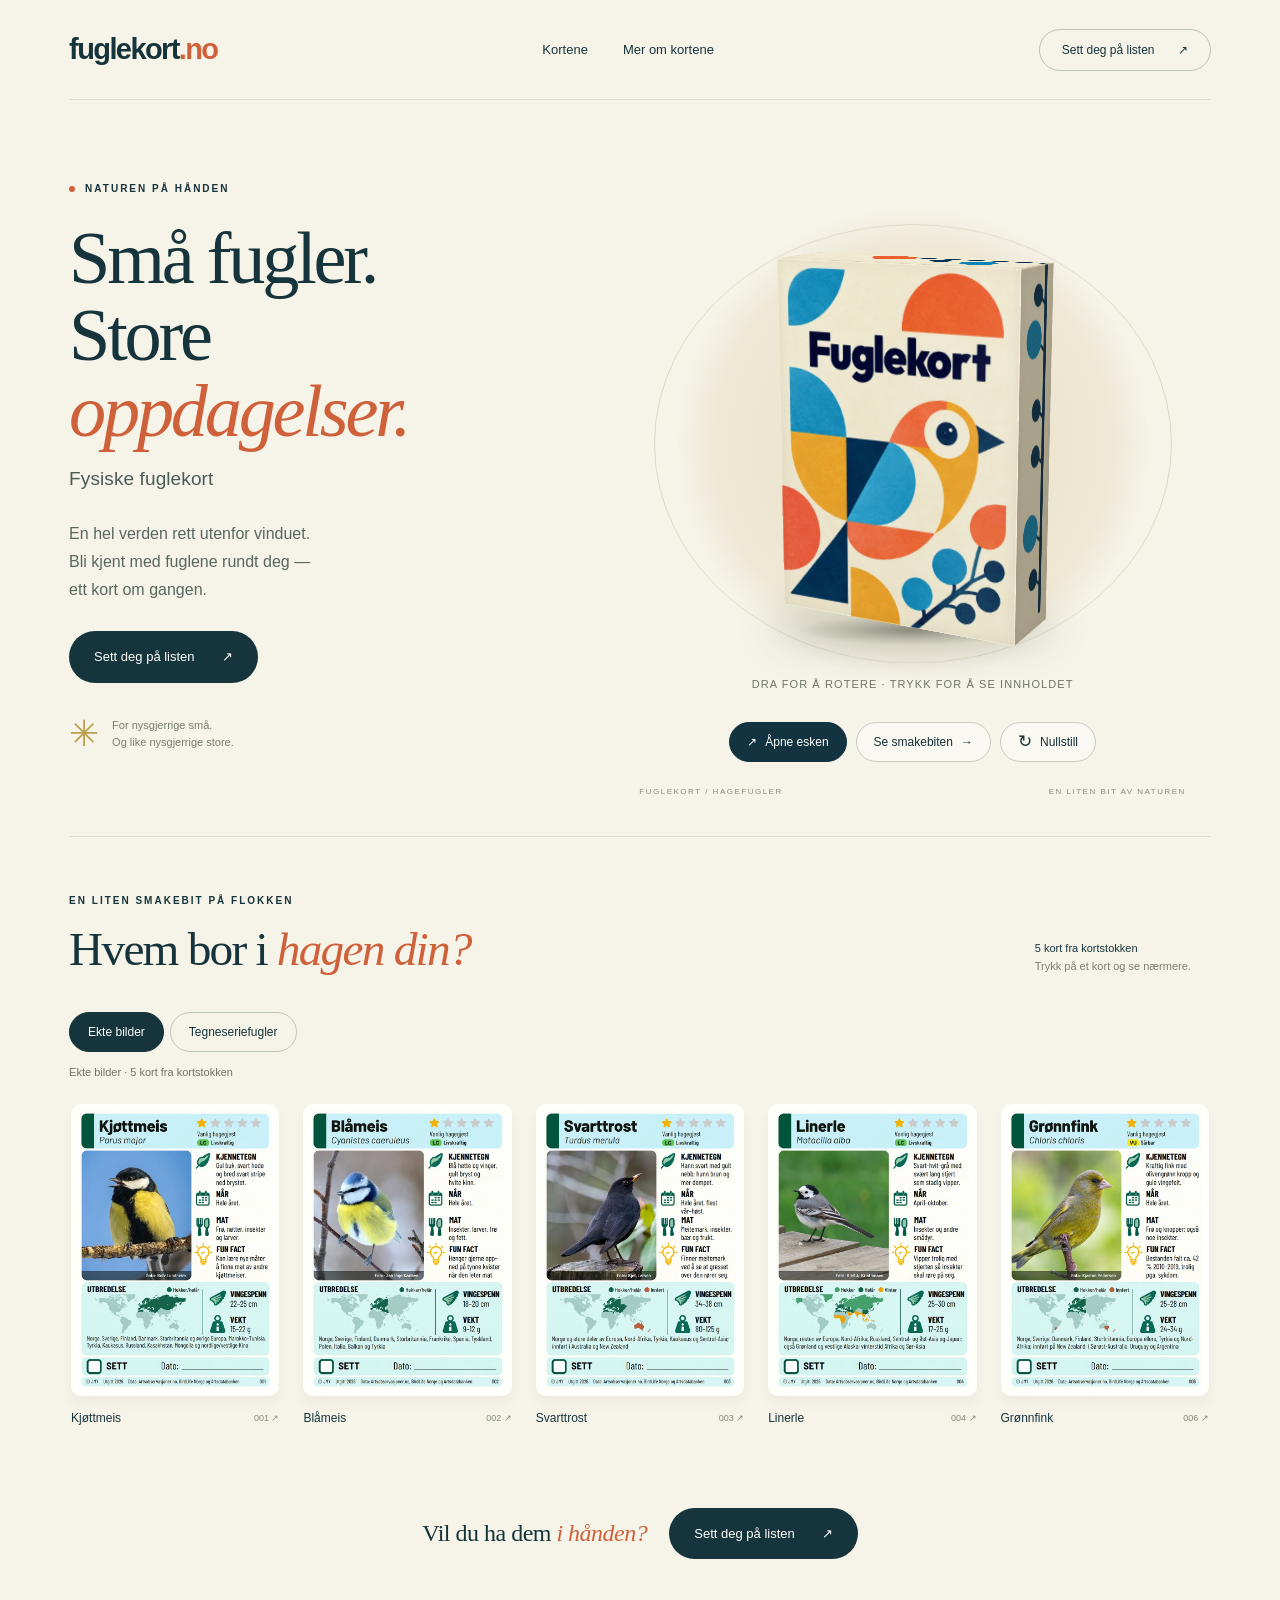
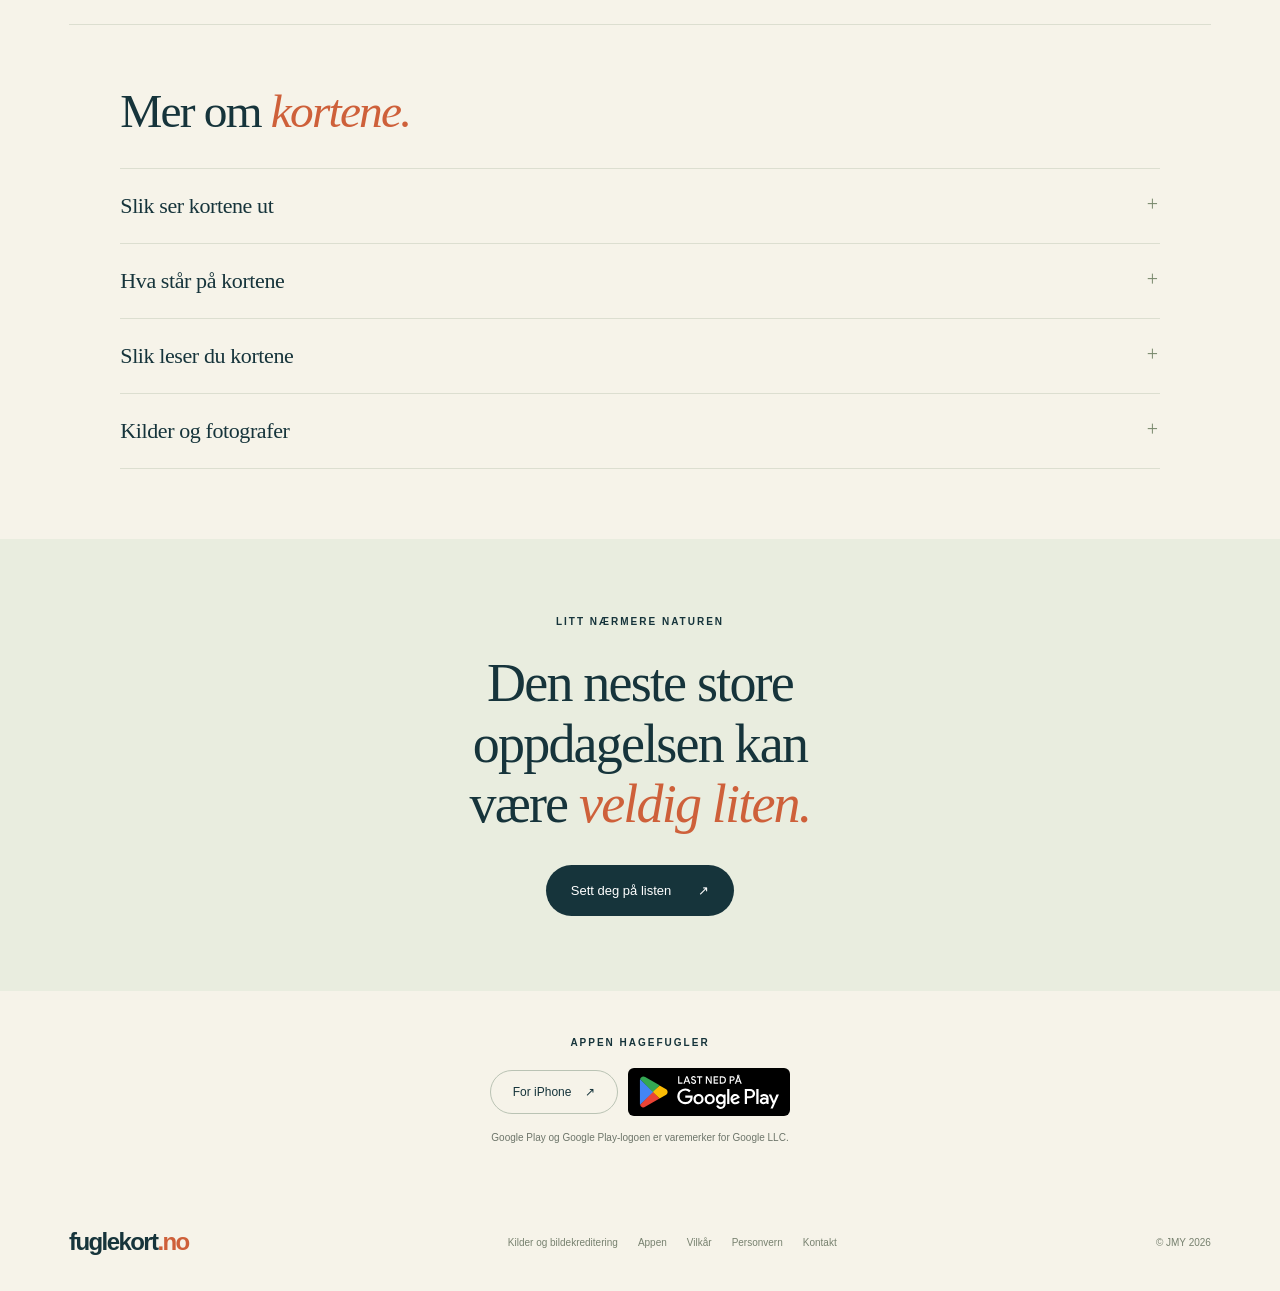
==== commit e6e18ec2: "«For iPhone» i stedet for «Få appen gratis», og knappene etter enheten iPhone ser bare «For iPhone» " ====
--- a/index.html
+++ b/index.html
@@ -1,11 +1,11 @@
-<!doctype html><html lang="nb"><head><meta charset="utf-8"><meta name="viewport" content="width=device-width,initial-scale=1"><meta name="theme-color" content="#f6f3e9"><meta name="description" content="Fuglekort er en kortstokk med fuglene du kan se i og fra hagen. Sett deg på listen for de fysiske kortene. Ingen betaling nå."><title>fuglekort.no — Naturen på hånden</title><link rel="stylesheet" href="style.css?v=13"><script type="module" src="app.js?v=12"></script></head><body>
+<!doctype html><html lang="nb"><head><meta charset="utf-8"><meta name="viewport" content="width=device-width,initial-scale=1"><meta name="theme-color" content="#f6f3e9"><meta name="description" content="Fuglekort er en kortstokk med fuglene du kan se i og fra hagen. Sett deg på listen for de fysiske kortene. Ingen betaling nå."><title>fuglekort.no — Naturen på hånden</title><link rel="stylesheet" href="style.css?v=13"><script type="module" src="app.js?v=13"></script></head><body>
 <header class="header"><a class="wordmark" href="#" aria-label="Fuglekort hjem">fuglekort<span class="brand-dot">.no</span></a><nav aria-label="Hovedmeny"><a href="#kortene">Kortene</a><a href="#mer">Mer om kortene</a></nav><button class="header-order" data-order>Sett deg på listen <span>↗</span></button></header>
 <main><section class="hero"><div class="hero-copy"><p class="eyebrow"><span></span> NATUREN PÅ HÅNDEN</p><h1>Små fugler.<br>Store <em>oppdagelser.</em></h1><p class="hero-sub">Fysiske fuglekort</p><p class="intro">En hel verden rett utenfor vinduet. <br>Bli kjent med fuglene rundt deg — <br>ett kort om gangen.</p><div class="hero-actions"><button class="button dark" data-order>Sett deg på listen <span>↗</span></button></div><div class="hero-progress" id="hero-progress" hidden></div><div class="hero-note"><span class="sun" aria-hidden="true">✳</span><p>For nysgjerrige små.<br>Og like nysgjerrige store.</p></div></div><div class="product"><fuglekort-box no-picker realisme></fuglekort-box><div class="product-caption"><span>FUGLEKORT / HAGEFUGLER</span><span>EN LITEN BIT AV NATUREN</span></div></div></section>
 <hr class="section-line">
 <section class="collection" id="kortene"><div class="section-head"><div><p class="eyebrow">EN LITEN SMAKEBIT PÅ FLOKKEN</p><h2>Hvem bor i <em>hagen din?</em></h2></div><div class="collection-controls"><p>5 kort fra kortstokken<br><span>Trykk på et kort og se nærmere.</span></p><button id="scroll-left" aria-label="Bla til venstre">←</button><button id="scroll-right" aria-label="Bla til høyre">→</button></div></div><div class="edition-picker" role="group" aria-label="Velg kortversjon"><button data-edition="photos" aria-pressed="true">Ekte bilder</button><button data-edition="illustrations" aria-pressed="false">Tegneseriefugler</button></div><p class="edition-note" id="edition-note" aria-live="polite">Ekte bilder · 5 kort fra kortstokken</p><div class="card-rail" id="card-rail" aria-label="Fuglekort"></div><div class="rail-foot"><span>DRA ELLER BLA <span>↔</span></span></div><div class="collection-cta"><p>Vil du ha dem <em>i hånden?</em></p><button class="button dark" data-order>Sett deg på listen <span>↗</span></button></div></section>
 
 <section class="more" id="mer"><div class="more-head"><h2>Mer om <em>kortene.</em></h2></div><div class="more-list"><details id="bilder"><summary>Slik ser kortene ut</summary><div class="detail-content"><div class="photo-pair"><img class="photo-wide" src="assets/fysisk-bord-768.webp" srcset="assets/fysisk-bord-768.webp 768w, assets/fysisk-bord-1536.webp 1536w" sizes="(max-width:760px) 88vw, 700px" width="1536" height="750" loading="lazy" decoding="async" alt="Fuglekort-esken med kortene vifta ut på et bord"><img class="photo-square" src="assets/fysisk-hand-640.webp" srcset="assets/fysisk-hand-640.webp 640w, assets/fysisk-hand-1152.webp 1152w" sizes="(max-width:760px) 88vw, 340px" width="1152" height="1152" loading="lazy" decoding="async" alt="En hånd som holder fem fuglekort"></div><figure class="photo-quote"><blockquote><p>«De var fine»</p></blockquote><figcaption>— Johanne, 5 år</figcaption></figure></div></details><details id="om"><summary>Hva står på kortene</summary><div class="detail-content"><p>Fuglekort er en kortstokk med fuglene du kan se i og fra hagen, og noen du møter i skogen eller ved vannet. Hvert kort har bilde, kjennetegn og en fun fact, og plass til å krysse av når du har sett fuglen.</p><p>Kortstokken har 55 kort: 50 fugler, forklaringskort og bonuskort med andre dyr i hagen.</p><p>Velg mellom ekte fotografier og tegneseriefugler. Begge versjonene lar deg bli kjent med de samme fuglene.</p><div class="story-list"><div><span>01</span><p><strong>Se etter kjennetegn</strong>Illustrasjoner eller fotografier og enkle beskrivelser hjelper deg å kjenne igjen fuglene.</p></div><div><span>02</span><p><strong>Oppdag noe du ikke visste</strong>Les om maten, vingespennet og de små tingene som gjør hver fugl spesiell.</p></div><div><span>03</span><p><strong>Ta vare på øyeblikket</strong>Kryss av for fuglene du har sett, og skriv ned datoen på kortet.</p></div></div></div></details><details id="slik-leser-du"><summary>Slik leser du kortene</summary><div class="detail-content"><p>Stjerner, farger og kart hjelper deg å bli kjent med hver fugl.</p><div class="guide-columns"><div class="star-guide"><p class="eyebrow">STJERNENE</p><h3>Hvor lett er fuglen<br>å se i hagen?</h3><ul class="star-list"><li><span class="stars" aria-label="1 av 5 stjerner"><span aria-hidden="true">★</span><span class="empty-stars" aria-hidden="true">★★★★</span></span><span>Vanlig hagegjest</span></li><li><span class="stars" aria-label="2 av 5 stjerner"><span aria-hidden="true">★★</span><span class="empty-stars" aria-hidden="true">★★★</span></span><span>Regelmessig hagegjest</span></li><li><span class="stars" aria-label="3 av 5 stjerner"><span aria-hidden="true">★★★</span><span class="empty-stars" aria-hidden="true">★★</span></span><span>Uvanlig hagegjest</span></li><li><span class="stars" aria-label="4 av 5 stjerner"><span aria-hidden="true">★★★★</span><span class="empty-stars" aria-hidden="true">★</span></span><span>Sjelden hagegjest</span></li><li><span class="stars" aria-label="5 av 5 stjerner"><span aria-hidden="true">★★★★★</span><span class="empty-stars" aria-hidden="true"></span></span><span>Svært sjelden hagegjest</span></li></ul><p class="guide-note">Stjernene gjelder hager i boligstrøk. Grunnlaget er Hagefugltellingen 2024–2026 fra fôringsplasser i hele landet og funn i Artsobservasjoner.</p><p class="guide-note star-distinction">Stjernene beskriver hvor vanlig fuglen er å se i hagen. Rødlistemerket beskriver risikoen for at arten dør ut i Norge.</p></div><div class="guide-details"><details open><summary>Rødlista <span>Artens status i Norge</span></summary><div class="detail-content"><p>Merket under stjernene viser kategorien i Norsk rødliste for arter 2021 fra Artsdatabanken, som denne kortutgaven bruker.</p><div class="status-grid"><div><span class="status-chip status-lc">LC</span><span>Livskraftig</span></div><div><span class="status-chip status-nt">NT</span><span>Nær truet</span></div><div><span class="status-chip status-vu">VU</span><span>Sårbar</span></div><div><span class="status-chip status-en">EN</span><span>Sterkt truet</span></div><div><span class="status-chip status-cr">CR</span><span>Kritisk truet</span></div><div><span class="status-chip status-re">RE</span><span>Regionalt utdødd</span></div><div><span class="status-chip status-dd">DD</span><span>Datamangel</span></div><div><span class="status-chip status-na">NA</span><span>Ikke egnet</span></div><div><span class="status-chip status-ne">NE</span><span>Ikke vurdert</span></div></div></div></details><details><summary>Fargen ved navnet <span>Hvilken fuglegruppe?</span></summary><div class="detail-content"><p>Fargestolpen til venstre for navnet viser hvilken orden fuglen tilhører hos Artsdatabanken.</p><ul class="group-legend"><li><span class="group-stripe" style="background:#00573d" aria-hidden="true"></span>Spurvefugler</li><li><span class="group-stripe" style="background:#804a20" aria-hidden="true"></span>Haukefugler</li><li><span class="group-stripe" style="background:#3398b6" aria-hidden="true"></span>Vade-, måke- og alkefugler</li><li><span class="group-stripe" style="background:#808aaa" aria-hidden="true"></span>Duefugler</li><li><span class="group-stripe" style="background:#bb6227" aria-hidden="true"></span>Falkefugler</li><li><span class="group-stripe" style="background:#819c2b" aria-hidden="true"></span>Tranefugler</li><li><span class="group-stripe" style="background:#c21b5b" aria-hidden="true"></span>Gjøkfugler</li><li><span class="group-stripe" style="background:#dfa821" aria-hidden="true"></span>Horn- og hærfugler</li><li><span class="group-stripe" style="background:#b8291c" aria-hidden="true"></span>Spettefugler</li><li><span class="group-stripe" style="background:#674697" aria-hidden="true"></span>Ugler</li><li><span class="group-stripe" style="background:#746c23" aria-hidden="true"></span>Hønsefugler</li><li><span class="group-stripe" style="background:#1c79bb" aria-hidden="true"></span>Andefugler</li><li><span class="group-stripe" style="background:#333438" aria-hidden="true"></span>Nattravn- og seilerfugler</li><li><span class="group-stripe" style="background:#183b62" aria-hidden="true"></span>Lomfugler</li><li><span class="group-stripe" style="background:#0a9da6" aria-hidden="true"></span>Råkefugler</li><li><span class="group-stripe" style="background:#97adb5" aria-hidden="true"></span>Pelikan- og hegrefugler</li></ul></div></details><details><summary>Kartet <span>Hvor i verden lever fuglen?</span></summary><div class="detail-content"><p>Kartet viser en grov utbredelse. Teksten under kartet nevner land og områder.</p><ul class="map-legend"><li><i style="background:#18664f"></i>Hekker eller er der hele året</li><li><i style="background:#48a274"></i>Hekker (bare sommer)</li><li><i style="background:#eaa51c"></i>Er der om vinteren</li><li><i style="background:#ba6840"></i>Innført av mennesker</li></ul></div></details><details><summary>«Sett» <span>Din egen oppdagelsesliste</span></summary><div class="detail-content"><p>Kryss av og skriv datoen når du har sett fuglen selv. Bruk kortene som en liten samling av egne naturopplevelser. Hvor mange finner du?</p></div></details></div></div></div></details><details id="kilder"><summary>Kilder og fotografer</summary><div class="detail-content"><h3 class="more-sub">Kilder til opplysningene</h3><p>Kortutgaven oppgir Hagefugltellingen (BirdLife Norge/Fuglevennen), Artsobservasjoner.no og Artsdatabanken som grunnlag. Fakta, vingespenn og vekt er kontrollert mot Store norske leksikon, BTO, RSPB og andre fagkilder, ifølge informasjonskortet.</p><div class="source-links"><a href="https://www.birdlife.no/" target="_blank" rel="noopener noreferrer">BirdLife Norge ↗</a><a href="https://www.artsobservasjoner.no/" target="_blank" rel="noopener noreferrer">Artsobservasjoner ↗</a><a href="https://www.artsdatabanken.no/" target="_blank" rel="noopener noreferrer">Artsdatabanken ↗</a></div><h3 class="more-sub">Fotografene i fotoversjonen</h3><p>Fotografiene er hentet fra artssidene hos Artsdatabanken og Artsobservasjoner. De er beskåret og skalert for kortene.</p><table class="photo-credits"><caption>Fotokreditering for de fem kortene med ekte bilder</caption><thead><tr><th scope="col">Kort</th><th scope="col">Fotograf</th></tr></thead><tbody><tr><td>001 · Kjøttmeis</td><td>Rolv Lundheim</td></tr><tr><td>002 · Blåmeis</td><td>Jan Inge Karlsen</td></tr><tr><td>003 · Svarttrost</td><td>Kjell Larsen</td></tr><tr><td>004 · Linerle</td><td>Kjell A. Kristiansen</td></tr><tr><td>006 · Grønnfink</td><td>Kjartan Pedersen</td></tr></tbody></table><p>De fem fotografiene er oppført med <a href="https://creativecommons.org/licenses/by/4.0/" target="_blank" rel="noopener noreferrer">CC BY 4.0</a> på bildekrediteringskortet.</p><a class="text-link" href="assets/bildekreditering.webp" target="_blank" rel="noopener noreferrer">Se full bildekreditering og lisenser ↗</a></div></details></div></section>
-<section class="order-section"><p class="eyebrow">LITT NÆRMERE NATUREN</p><h2>Den neste store<br>oppdagelsen kan<br>være <em>veldig liten.</em></h2><button class="button dark" data-order>Sett deg på listen <span>↗</span></button></section><section class="app-buttons" aria-labelledby="app-buttons-title"><p class="eyebrow" id="app-buttons-title">APPEN HAGEFUGLER</p><div class="app-buttons-row"><a class="app-btn" id="app-link" href="/app/">Få appen gratis <span>↗</span></a><a class="play-badge" href="https://play.google.com/store/apps/details?id=no.fuglekort.hagefugler"><img src="assets/google-play-nb-NO.svg" alt="Last ned på Google Play" width="162" height="48"></a></div><p class="varemerke">Google Play og Google Play-logoen er varemerker for Google LLC.</p></section></main>
+<section class="order-section"><p class="eyebrow">LITT NÆRMERE NATUREN</p><h2>Den neste store<br>oppdagelsen kan<br>være <em>veldig liten.</em></h2><button class="button dark" data-order>Sett deg på listen <span>↗</span></button></section><section class="app-buttons" aria-labelledby="app-buttons-title"><p class="eyebrow" id="app-buttons-title">APPEN HAGEFUGLER</p><div class="app-buttons-row"><a class="app-btn" id="app-link" href="/app/" aria-label="Hagefugler for iPhone">For iPhone <span aria-hidden="true">↗</span></a><a class="play-badge" href="https://play.google.com/store/apps/details?id=no.fuglekort.hagefugler"><img src="assets/google-play-nb-NO.svg" alt="Last ned på Google Play" width="162" height="48"></a></div><p class="varemerke">Google Play og Google Play-logoen er varemerker for Google LLC.</p></section></main>
 <footer><a class="wordmark" href="#">fuglekort<span class="brand-dot">.no</span></a><span class="footer-links"><a class="footer-sources" href="#kilder">Kilder og bildekreditering</a><a class="footer-sources" href="/app/">Appen</a><a class="footer-sources" href="/vilkar/">Vilkår</a><a class="footer-sources" href="/personvern/">Personvern</a><a class="footer-sources" href="mailto:post.fuglekort@gmail.com">Kontakt</a></span><small>© JMY 2026</small></footer>
 <dialog id="viewer" class="viewer" aria-label="Se fuglekort"><button class="close" data-close aria-label="Lukk kortvisning">✕</button><div class="viewer-editions"><div class="edition-picker" role="group" aria-label="Velg kortversjon"><button data-edition="photos" aria-pressed="true">Ekte bilder</button><button data-edition="illustrations" aria-pressed="false">Tegneseriefugler</button></div></div><div class="viewer-layout"><button class="round prev" aria-label="Forrige kort">←</button><div class="viewer-card"><img id="large-card" alt=""><p id="card-counter" aria-live="polite"></p></div><button class="round next" aria-label="Neste kort">→</button></div><p class="viewer-tip">En smakebit: de fem første kortene. Bruk pilene for å bla.</p></dialog>
 <dialog id="app-guide" class="order-dialog app-guide" aria-labelledby="app-guide-title" data-os="ios"><button class="close" data-close aria-label="Lukk">✕</button><p class="eyebrow">APPEN HAGEFUGLER</p><h2 id="app-guide-title">Hagefugler på<br><em>hjemskjermen.</em></h2><p class="guide-intro">Slik får du appen som et eget ikon på telefonen.</p><ol class="guide-steps" data-for="ios"><li><span class="step-n">1</span><p>Trykk <b>Åpne appen</b> nederst. Appen åpnes i Safari.</p></li><li><span class="step-n">2</span><p>Trykk <span class="ui-icon" role="img" aria-label="tre prikker"><svg viewBox="0 0 24 24" fill="currentColor"><circle cx="5" cy="12" r="1.9"/><circle cx="12" cy="12" r="1.9"/><circle cx="19" cy="12" r="1.9"/></svg></span> ved adressefeltet, og så <span class="ui-icon" role="img" aria-label="Del"><svg viewBox="0 0 24 24" fill="none" stroke="currentColor" stroke-width="1.8" stroke-linecap="round" stroke-linejoin="round"><path d="M12 14.5V3.5M8 7.5l4-4 4 4"/><path d="M8 10.5H6.5v10h11v-10H16"/></svg></span> <b>Del</b>. Ser du <span class="ui-icon" role="img" aria-label="Del"><svg viewBox="0 0 24 24" fill="none" stroke="currentColor" stroke-width="1.8" stroke-linecap="round" stroke-linejoin="round"><path d="M12 14.5V3.5M8 7.5l4-4 4 4"/><path d="M8 10.5H6.5v10h11v-10H16"/></svg></span> nederst på skjermen, trykker du rett på den.</p></li><li><span class="step-n">3</span><p>Bla ned og trykk <span class="ui-icon" role="img" aria-label="pluss"><svg viewBox="0 0 24 24" fill="none" stroke="currentColor" stroke-width="1.8" stroke-linecap="round"><rect x="4" y="4" width="16" height="16" rx="4.5"/><path d="M12 8.5v7M8.5 12h7"/></svg></span> <b>Legg til på Hjem-skjerm</b>, og så <b>Legg til</b>.</p></li></ol><ol class="guide-steps" data-for="android"><li><span class="step-n">1</span><p>Trykk <b>Åpne appen</b> nederst. Appen åpnes i Chrome.</p></li><li><span class="step-n">2</span><p>Trykk <span class="ui-icon" role="img" aria-label="tre prikker"><svg viewBox="0 0 24 24" fill="currentColor"><circle cx="12" cy="5" r="1.9"/><circle cx="12" cy="12" r="1.9"/><circle cx="12" cy="19" r="1.9"/></svg></span> øverst til høyre.</p></li><li><span class="step-n">3</span><p>Trykk <b>Installer app</b> eller <b>Legg til på startskjermen</b>, og bekreft.</p></li></ol><a class="button dark wide" href="/app/">Åpne appen <span>↗</span></a></dialog><dialog id="order" class="order-dialog" aria-labelledby="order-title"><button class="close" data-close aria-label="Lukk bestilling">✕</button><p class="eyebrow">DIN KORTESKE</p><h2 id="order-title">En liten verden.<br><em>Til å holde i hånden.</em></h2>
--- a/style.css
+++ b/style.css
@@ -32,7 +32,7 @@
 /* Mobil: overskriften og hele esken på første skjermbilde, så introteksten og bestillingsknappen */
 @media(max-width:760px){.header{height:64px}.hero{align-items:stretch;padding-top:20px}.hero-copy{display:contents}.hero-copy>.eyebrow{order:1;margin-bottom:12px}.hero-copy>h1{order:2;font-size:clamp(34px,10.2vw,44px);letter-spacing:-1.6px}.hero>.product{order:3;margin-top:14px;align-self:center}.hero-copy>.intro{order:4;margin:6px 0 0}.hero-copy>.hero-actions{order:5;margin-top:24px}.hero-copy>.hero-price{order:6}.hero-copy>.hero-progress{order:7}.hero-copy>.hero-note{order:8}}
 /* Appknapper nederst */
-.app-buttons{text-align:center;padding:44px 20px 50px}.app-buttons .eyebrow{margin-bottom:18px}.app-buttons-row{display:flex;justify-content:center;gap:10px;flex-wrap:wrap}.app-btn{display:inline-flex;align-items:center;gap:14px;border:1px solid #bac3b4;border-radius:30px;padding:14px 22px;font-size:12px;color:var(--ink);background:transparent}a.app-btn:hover{background:#e9eddf}.app-buttons-row{align-items:center}.play-badge{display:inline-block;border-radius:9px;line-height:0}.play-badge img{display:block;height:48px;width:auto}.play-badge:hover{opacity:.88}.play-badge:focus-visible{outline:3px solid var(--orange);outline-offset:3px}.app-buttons .varemerke{margin:16px 0 0;font-size:10px;color:var(--muted)}
+.app-buttons{text-align:center;padding:44px 20px 50px}.app-buttons .eyebrow{margin-bottom:18px}.app-buttons-row{display:flex;justify-content:center;gap:10px;flex-wrap:wrap}.app-btn{display:inline-flex;align-items:center;gap:14px;border:1px solid #bac3b4;border-radius:30px;padding:14px 22px;font-size:12px;color:var(--ink);background:transparent}a.app-btn:hover{background:#e9eddf}.app-buttons-row{align-items:center}.play-badge{display:inline-block;border-radius:9px;line-height:0}.play-badge img{display:block;height:48px;width:auto}.play-badge:hover{opacity:.88}.play-badge:focus-visible{outline:3px solid var(--orange);outline-offset:3px}.app-buttons .varemerke{margin:16px 0 0;font-size:10px;color:var(--muted)}.app-buttons[data-os="ios"] .play-badge,.app-buttons[data-os="ios"] .varemerke,.app-buttons[data-os="android"] #app-link{display:none}
 /* Instruksjoner for å legge appen på hjemskjermen */
 .app-guide[data-os="ios"] [data-for="android"],.app-guide[data-os="android"] [data-for="ios"]{display:none}.app-guide .guide-intro{font-size:13px;line-height:1.7;color:var(--muted);margin:14px 0 22px}.guide-steps{list-style:none;padding:0;margin:0 0 26px;border-top:1px solid var(--line)}.guide-steps li{display:flex;gap:16px;align-items:flex-start;border-bottom:1px solid var(--line);padding:16px 0}.step-n{flex:0 0 28px;height:28px;border-radius:50%;background:var(--ink);color:#fff;font-size:12px;font-weight:600;display:inline-flex;align-items:center;justify-content:center}.guide-steps p{margin:3px 0 0;font-size:14px;line-height:1.75;color:#4c5b54}.guide-steps b{color:var(--ink);font-weight:600}.ui-icon{display:inline-flex;align-items:center;justify-content:center;width:26px;height:26px;margin:0 2px;vertical-align:-7px;border:1px solid #c7cebf;border-radius:8px;background:#fffdf7;color:var(--ink)}.ui-icon svg{width:16px;height:16px}
 /* Undertekst under overskriften */
